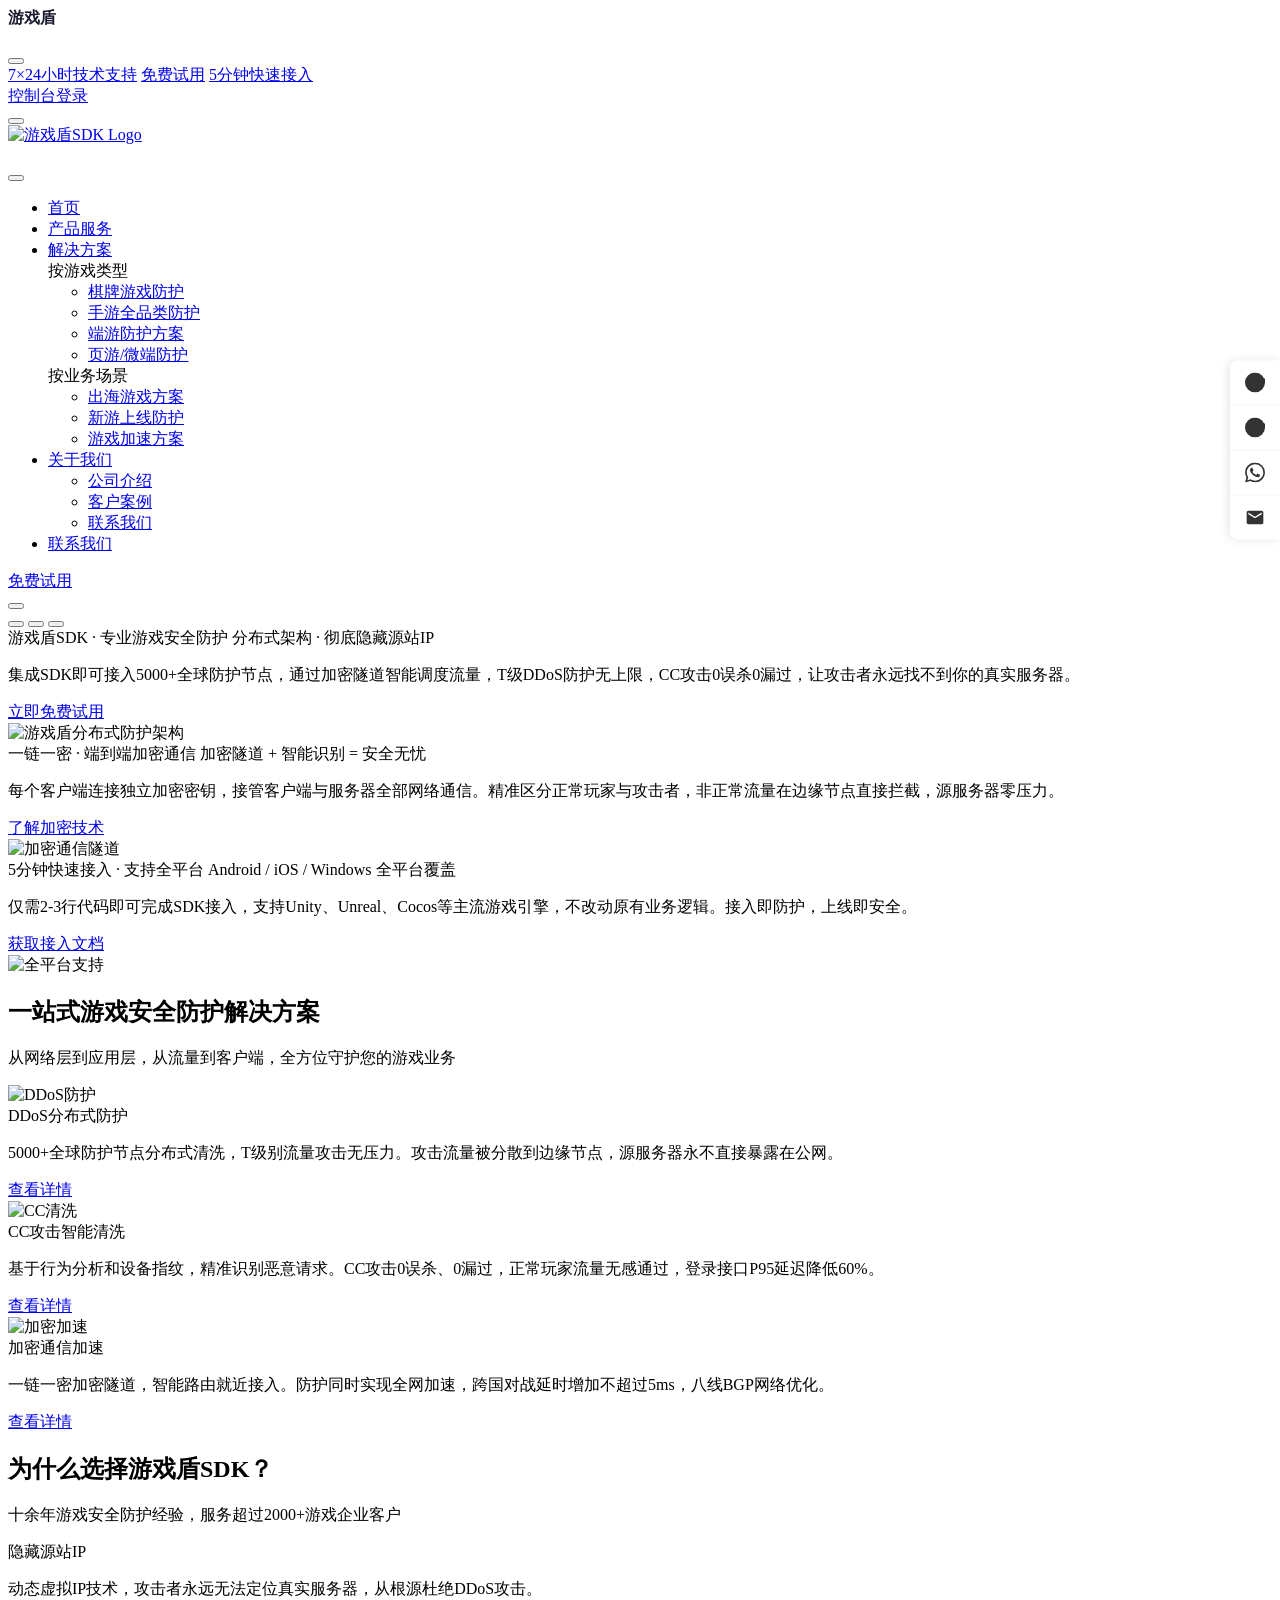
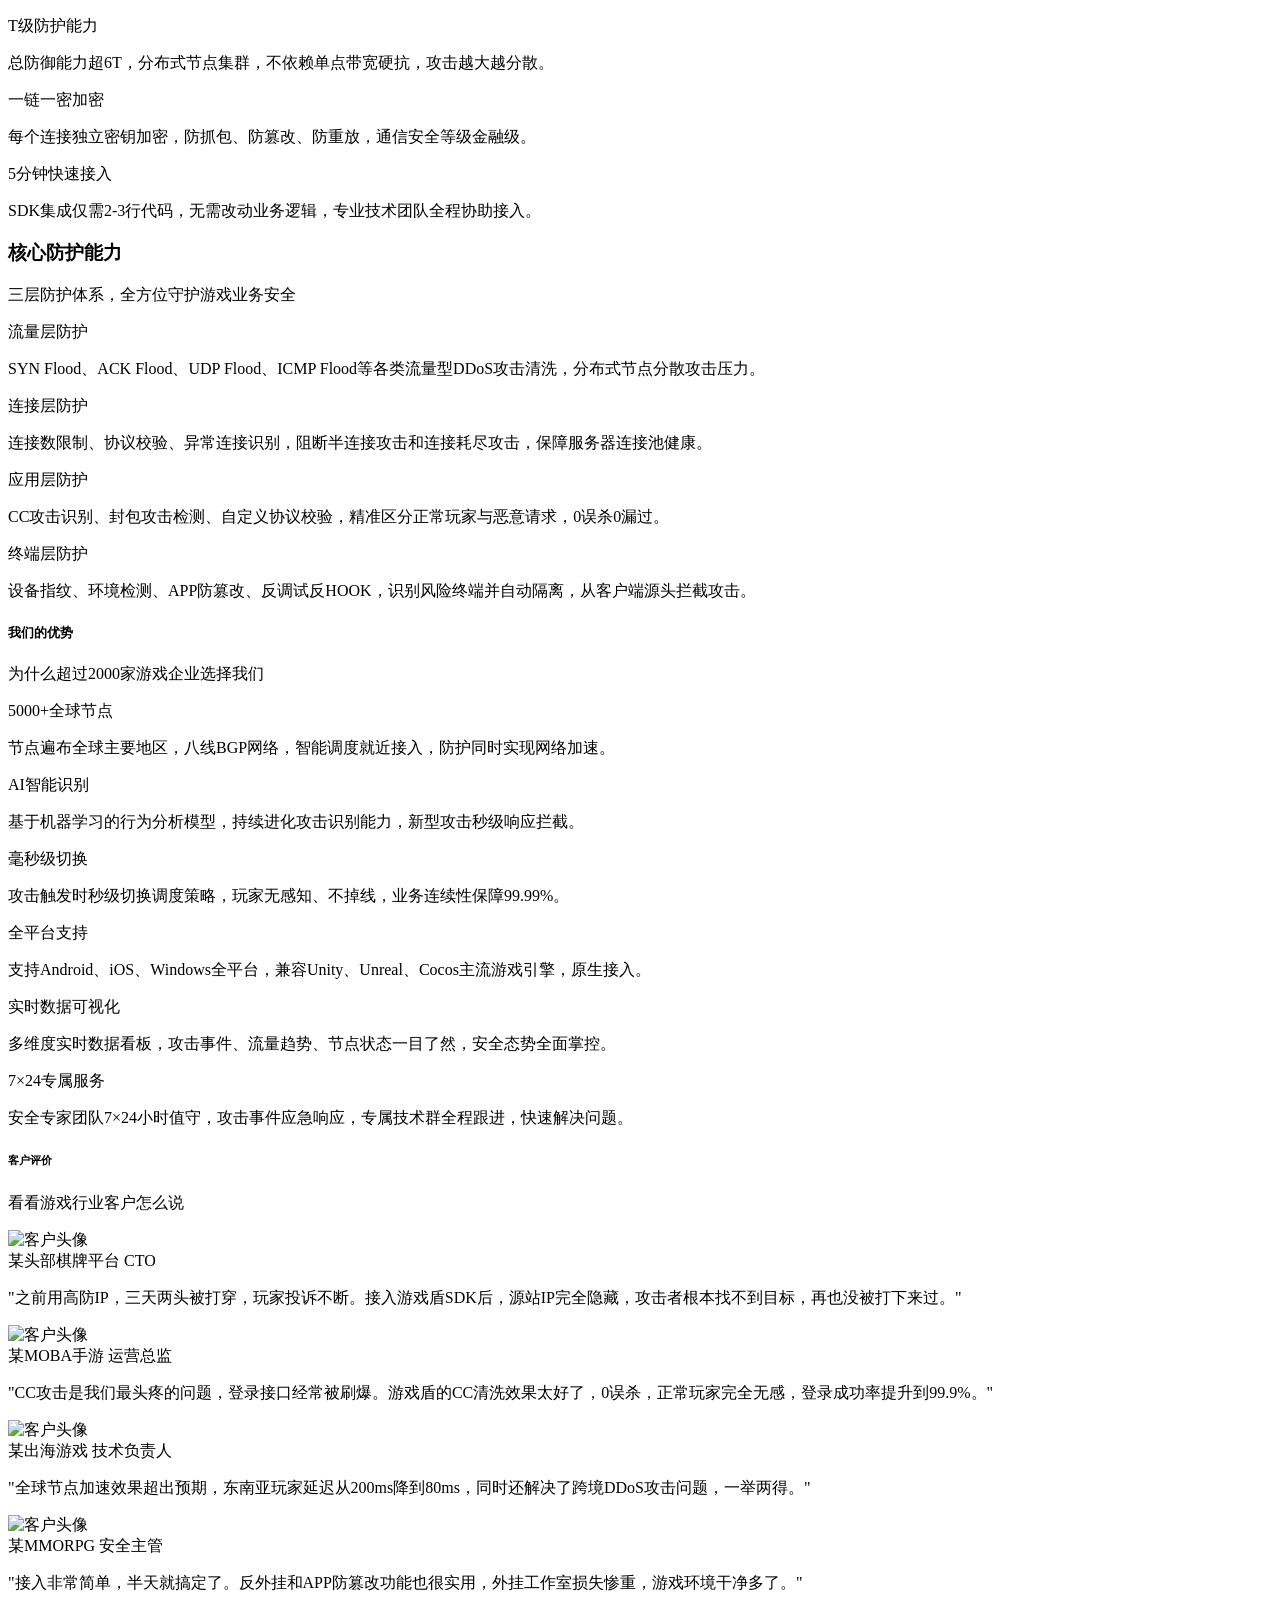
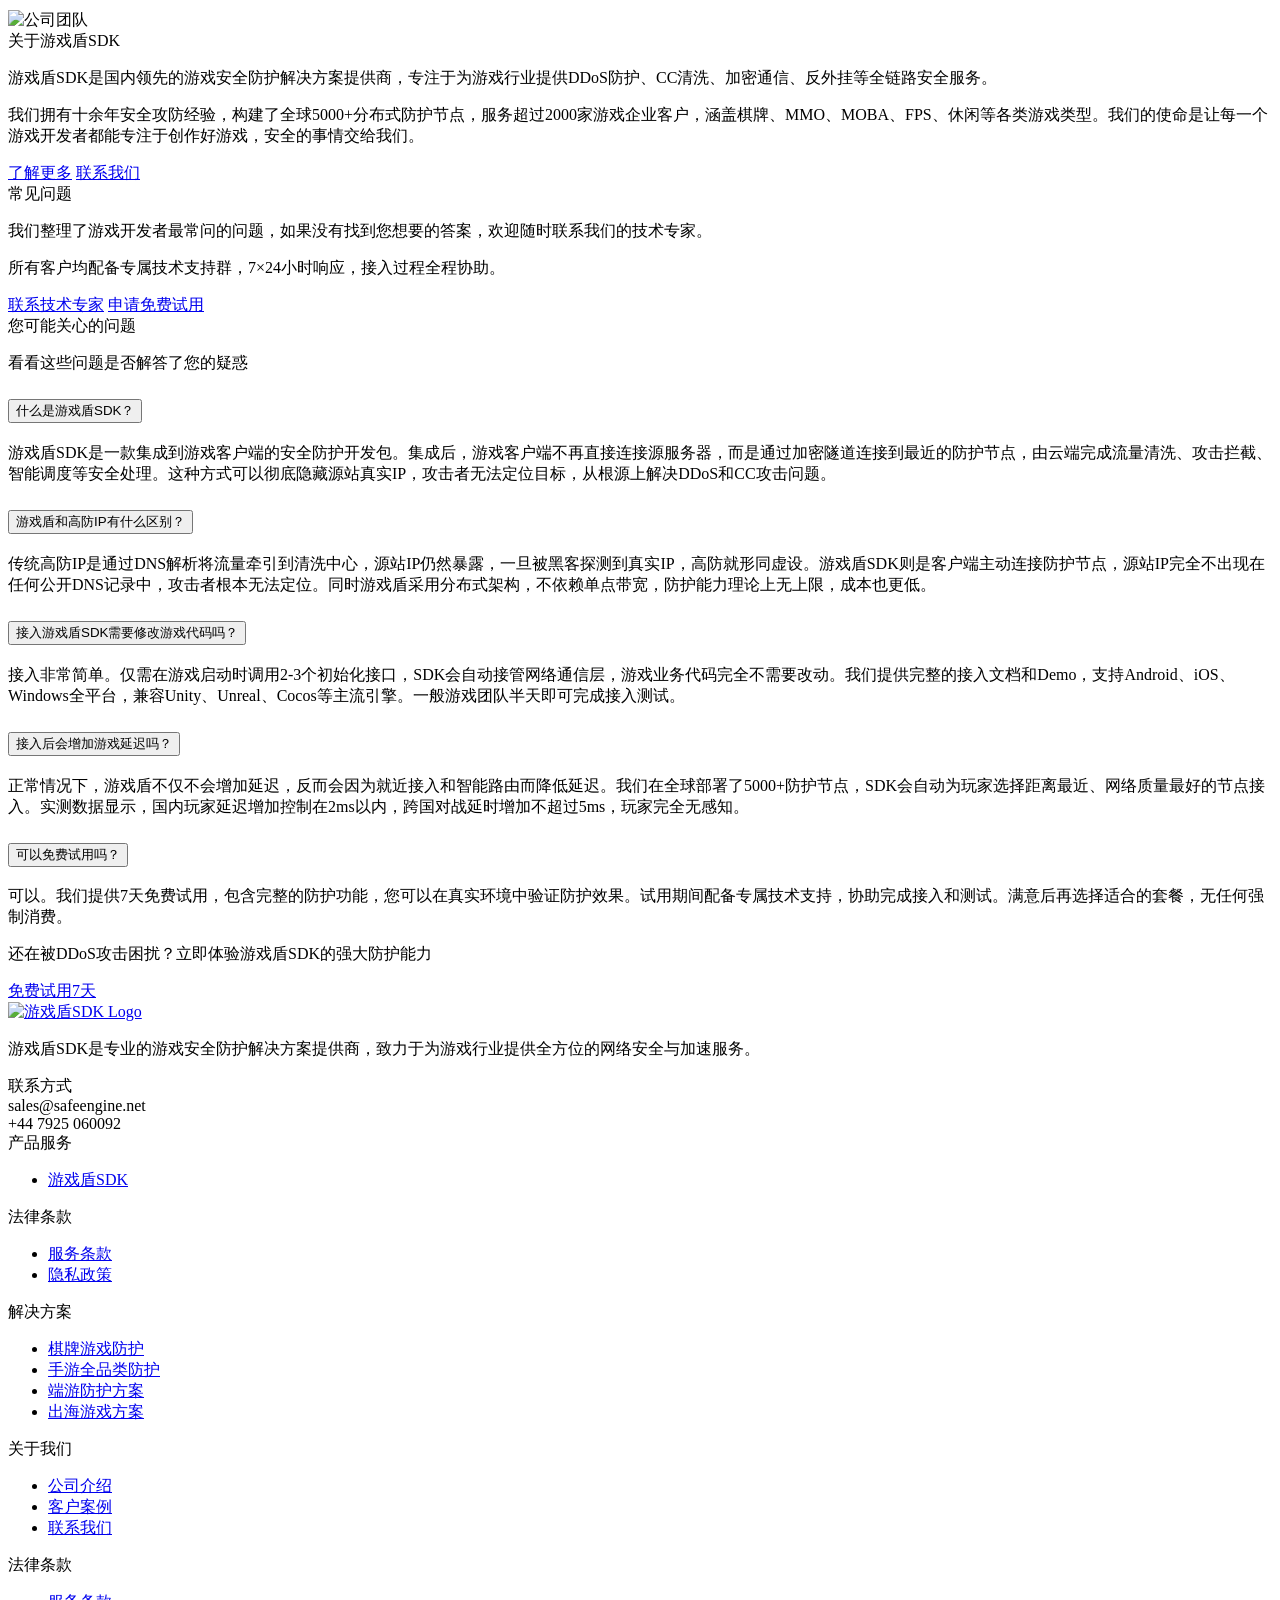
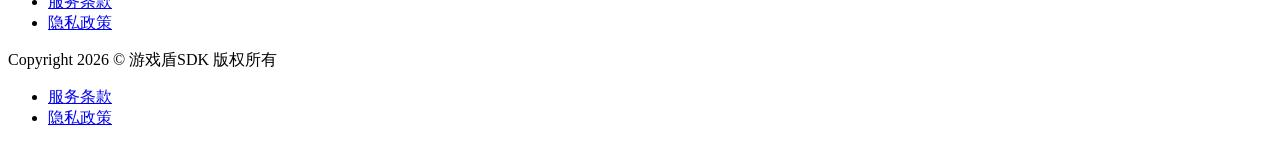
==== index.html @ e5ff1856 "Add files via upload" ====
<!DOCTYPE html>
<html lang="zh-CN">
<head>
    <meta charset="UTF-8">
    <meta http-equiv="X-UA-Compatible" content="IE=edge">
    <meta name="viewport" content="width=device-width, initial-scale=1.0">
    <meta name="author" content="GameShield SDK">
    <meta name="description" content="游戏盾SDK - 专业的游戏安全防护解决方案，提供DDoS防护、CC攻击清洗、加密通信、反外挂、反篡改等全链路安全能力，5000+分布式防护节点，一链一密，彻底隐藏源站IP，为游戏业务保驾护航。">
    <meta name="keywords" content="游戏盾,游戏盾SDK,游戏DDoS防护,游戏防CC攻击,游戏安全,反外挂SDK,游戏加速,加密隧道,游戏高防">
    <link rel="stylesheet" href="assets/bootstrap/css/bootstrap.min.css">
    <link rel="stylesheet" href="assets/icons/crowbarcode-icons.css">
    <link rel="stylesheet" href="assets/css/animate.min.css">
    <link rel="stylesheet" href="assets/css/hover-min.css">
    <link rel="stylesheet" href="assets/owl-carousel/owl.carousel.min.css">
    <link rel="stylesheet" href="assets/owl-carousel/owl.theme.default.css">
    <link rel="stylesheet" href="assets/css/aos.css">
    <link rel="stylesheet" href="assets/css/style.css">
    <link rel="stylesheet" href="assets/css/style-responsive.css">
    <link rel="stylesheet" href="assets/css/themes.css">
    <title>游戏盾SDK - 专业游戏安全防护解决方案 | DDoS防护·CC清洗·加密加速</title>
</head>
<body>

    <header>

        <div class="header-top pt-1 pb-1">

          <div class="container">

              <div class="row">

                  <div class="col-md-auto d-flex justify-content-start">

                      <div class="text-with-icon pt-2 pb-2" style="white-space: nowrap; font-size: 16px; font-weight: 600; color: #1a1a2e;"><i class="cci-cloud-06"></i><span class="ms-2">游戏盾</span></div>

                  </div>

                  <div data-menumobile="1" class="col-md-10 d-flex justify-content-end ms-auto">

                      <div class="menu-mobile-header pb-2">

                        <div class="row pt-2 pb-2">

                          <div class="col-md-8">

                            <div class="logo"><img src="assets/img/logos/onbley-logo-white.svg" alt=""></div>
    
                          </div>

                          <div class="col-md d-flex justify-content-center align-items-end ms-auto">

                            <button aria-label="Open one menu mobile" data-eventmenumobile="1" class="btn-menu-mobile green-hover"><i class="cci-uncheck-01 d-flex"></i></button>

                          </div>

                        </div>

                      </div>

                      <div class="d-flex w-100">

                        <a href="index.html#" class="text-with-icon text-black pt-2 pb-2 ms-3 skyblue-hover-border"><i class="cci-support-07"></i><span class="ms-2">7×24小时技术支持</span></a>
                        <a href="index.html#" class="text-with-icon text-black pt-2 pb-2 ms-3 skyblue-hover-border"><i class="cci-padlock-01"></i><span class="ms-2">免费试用</span></a>
                        <a href="index.html#" class="text-with-icon text-black pt-2 pb-2 ms-3 skyblue-hover-border"><i class="cci-speed-01"></i><span class="ms-2">5分钟快速接入</span></a>

                      </div>

                      <a href="index.html#" class="text-with-icon text-black pt-2 pb-2 skyblue-hover-border" style="white-space: nowrap;"><i class="cci-padlock-01"></i><span class="ms-2">控制台登录</span></a>

                  </div>

                  <div class="col-md-10 d-flex ms-auto">
                    <button aria-label="Open one menu mobile" data-eventmenumobile="1" class="green-hover"><i class="cci-menu-05 d-flex"></i></button>
                  </div>

              </div>

          </div>

        </div>

        <div class="header">

            <div class="container pt-2 pb-2">

                <div class="row align-items-center">

                    <div class="col-md-3">

                      <div class="col-md logo"><a href="index.html"><img src="assets/img/logos/onbley-logo-blue-and-black-gradient.svg" alt="游戏盾SDK Logo"></a></div>

                    </div>

                    <div data-menumobile="2" class="col-md-9 d-flex justify-content-end align-items-center">

                        <div class="menu-mobile-header w-100">

                          <div class="row pt-2 pb-2">

                            <div class="col-md-8">

                              <div class="logo"><img src="assets/img/logos/onbley-logo-white.svg" alt=""></div>
      
                            </div>

                            <div class="col-md d-flex justify-content-end align-items-center ms-auto">

                              <button aria-label="Open two menu mobile" data-eventmenumobile="2" class="btn-menu-mobile green-hover"><i class="cci-uncheck-01 d-flex"></i></button>

                            </div>

                          </div>

                        </div>

                        <nav class="navbar navbar-expand-lg navbar-light">
                            <div class="collapse navbar-collapse" id="navbarNavDropdown">
                                <ul class="navbar-nav">
                                  <li class="nav-item">
                                    <a class="nav-link skyblue-hover-border text-with-icon menu-active" aria-current="page" href="index.html"><i class="cci-home-05"></i><span class="ms-2">首页</span></a>
                                  </li>
                                  <li class="nav-item dropdown">
                                    <a class="nav-link skyblue-hover-border dropdown-toggle text-with-icon" href="game-shield-sdk.html" id="services" role="button" aria-expanded="false"><i class="cci-layer-01"></i><span class="ms-2">产品服务</span></a>
                                  </li>
                                  <li class="nav-item dropdown">
                                    <a class="nav-link skyblue-hover-border dropdown-toggle text-with-icon" href="index.html#" id="solutions" role="button" data-bs-toggle="dropdown" aria-expanded="false"><i class="cci-company-01"></i><span class="ms-2">解决方案</span><i class="cci-arrow-02 ms-1"></i></a>
                                    <div class="dropdown-menu dropdown-large" aria-labelledby="solutions">
                                        
                                        <div class="row">

                                            <div class="col-md-12">

                                                <span class="h6">按游戏类型</span>

                                                <ul>
                                                    <li><a class="dropdown-item text-with-icon" href="solutions-card.html"><i class="cci-group-01"></i><span class="ms-2">棋牌游戏防护</span></a></li>
                                                    <li><a class="dropdown-item text-with-icon" href="solutions-mobile.html"><i class="cci-mobile"></i><span class="ms-2">手游全品类防护</span></a></li>
                                                    <li><a class="dropdown-item text-with-icon" href="solutions-pc.html"><i class="cci-laptop-01"></i><span class="ms-2">端游防护方案</span></a></li>
                                                    <li><a class="dropdown-item text-with-icon" href="solutions-web.html"><i class="cci-browser-01"></i><span class="ms-2">页游/微端防护</span></a></li>
                                                  </ul>

                                            </div>

                                            <div class="col-md-12">

                                                <span class="h6">按业务场景</span>

                                                <ul>
                                                    <li><a class="dropdown-item text-with-icon" href="solutions-overseas.html"><i class="cci-cloud-06"></i><span class="ms-2">出海游戏方案</span></a></li>
                                                    <li><a class="dropdown-item text-with-icon" href="solutions-launch.html"><i class="cci-rocket"></i><span class="ms-2">新游上线防护</span></a></li>
                                                    <li><a class="dropdown-item text-with-icon" href="solutions-accel.html"><i class="cci-speed-01"></i><span class="ms-2">游戏加速方案</span></a></li>
                                                </ul>

                                            </div>

                                        </div>
                                    </div>
                                  </li>
                                  <li class="nav-item dropdown">
                                    <a class="nav-link skyblue-hover-border dropdown-toggle text-with-icon" href="index.html#" id="company" role="button" data-bs-toggle="dropdown" aria-expanded="false"><i class="cci-info"></i><span class="ms-2">关于我们</span><i class="cci-arrow-02 ms-1"></i></a>
                                    <ul class="dropdown-menu" aria-labelledby="company">
                                      <li><a class="dropdown-item text-with-icon rounded" href="about-us.html"><i class="cci-company-02"></i><span class="ms-2">公司介绍</span></a></li>
                                      <li><a class="dropdown-item text-with-icon rounded" href="cases.html"><i class="cci-star-fill-01"></i><span class="ms-2">客户案例</span></a></li>
                                      <li><a class="dropdown-item text-with-icon rounded" href="contact-us.html"><i class="cci-support-07"></i><span class="ms-2">联系我们</span></a></li>
                                    </ul>
                                  </li>
                                  <li><a class="nav-link skyblue-hover-border text-with-icon" aria-current="page" href="contact-us.html"><i class="cci-support-07"></i><span class="ms-2">联系我们</span></a></li>
                                </ul>
                              </div>
                        </nav>

                        <a href="index.html#" class="btn btn-skyblue text-with-icon align-items-center justify-content-center h-100 ms-4"><i class="cci-padlock-02"></i><span class="ms-1">免费试用</span></a>

                    </div>

                    <div class="col-md d-flex justify-content-end ms-auto">
                      <button aria-label="Open two menu mobile" data-eventmenumobile="2" class="green-hover"><i class="cci-menu-08 d-flex"></i></button>
                    </div>

                </div>

            </div>

        </div>

    </header>

    <main>

        <div id="carousel-home" class="carousel slide" data-bs-ride="carousel">

            <div class="carousel-indicators">
              <button type="button" data-bs-target="#carousel-home" data-bs-slide-to="0" class="active" aria-current="true" aria-label="Slide 1"></button>
              <button type="button" data-bs-target="#carousel-home" data-bs-slide-to="1" aria-label="Slide 2"></button>
              <button type="button" data-bs-target="#carousel-home" data-bs-slide-to="2" aria-label="Slide 3"></button>
            </div>

            <div class="carousel-inner">

              <div class="bg-grey-lighter carousel-item active">
                
                <div class="container">

                    <div class="row">

                        <div class="col-md pt-5 pb-5 d-flex flex-column justify-content-center">
    
                            <span class="h5 subtitle">游戏盾SDK · 专业游戏安全防护</span>
    
                            <span class="h2 text-grey-ligther">分布式架构 · 彻底隐藏源站IP</span>
                            
                            <p class="mt-2 text-grey">集成SDK即可接入5000+全球防护节点，通过加密隧道智能调度流量，T级DDoS防护无上限，CC攻击0误杀0漏过，让攻击者永远找不到你的真实服务器。</p>

                            <a href="game-shield-sdk.html" class="btn btn-lg btn-skyblue rounded mt-2">立即免费试用</a>

                        </div>
    
                        <div class="col-md pt-5 pb-5 d-flex justify-content-center">

                            <div class="content-img"><img src="assets/img/design/server-01.svg" alt="游戏盾分布式防护架构"></div>

                        </div>
    
                    </div>

                </div>

              </div>

              <div class="bg-grey-lighter carousel-item">
                
                <div class="container">

                    <div class="row">

                        <div class="col-md pt-5 pb-5 d-flex flex-column justify-content-center">
    
                            <span class="h5 subtitle">一链一密 · 端到端加密通信</span>
    
                            <span class="h2 text-grey-ligther">加密隧道 + 智能识别 = 安全无忧</span>
                            
                            <p class="mt-2 text-grey">每个客户端连接独立加密密钥，接管客户端与服务器全部网络通信。精准区分正常玩家与攻击者，非正常流量在边缘节点直接拦截，源服务器零压力。</p>

                            <a href="encrypt-tunnel.html" class="btn btn-lg btn-skyblue rounded mt-2">了解加密技术</a>

                        </div>
    
                        <div class="col-md pt-5 pb-5 d-flex justify-content-center">

                            <div class="content-img"><img src="assets/img/design/private-02.svg" alt="加密通信隧道"></div>

                        </div>
    
                    </div>

                </div>

              </div>

              <div class="bg-grey-lighter carousel-item">
                
                <div class="container">

                    <div class="row">

                        <div class="col-md pt-5 pb-5 d-flex flex-column justify-content-center">
    
                            <span class="h5 subtitle">5分钟快速接入 · 支持全平台</span>
    
                            <span class="h2 text-grey-ligther">Android / iOS / Windows 全平台覆盖</span>
                            
                            <p class="mt-2 text-grey">仅需2-3行代码即可完成SDK接入，支持Unity、Unreal、Cocos等主流游戏引擎，不改动原有业务逻辑。接入即防护，上线即安全。</p>

                            <a href="contact-us.html" class="btn btn-lg btn-skyblue rounded mt-2">获取接入文档</a>

                        </div>
    
                        <div class="col-md pt-5 pb-5 d-flex justify-content-center">

                            <div class="content-img"><img src="assets/img/design/cloud-02.svg" alt="全平台支持"></div>

                        </div>
    
                    </div>

                </div>

              </div>

            </div>

        </div>

        <section class="text-center p-4 pt-5 pb-5 mb-5">

          <div class="container mt-2">

              <h1 class="h2">一站式游戏安全防护解决方案</h1>

              <p class="mt-3">从网络层到应用层，从流量到客户端，全方位守护您的游戏业务</p>
  
              <div class="features row row-hover-bg">
  
                  <div class="col border rounded p-4 d-flex justify-content-center align-items-center flex-column m-2 aos-init aos-animate" data-aos="fade-down-right">
  
                      <div class="content-img content-img-icon"><img src="assets/img/design/server-14.png" draggable="false" width="100" height="100" alt="DDoS防护"></div>
  
                      <span class="h5 mt-3 font-bold">DDoS分布式防护</span>
  
                      <p>5000+全球防护节点分布式清洗，T级别流量攻击无压力。攻击流量被分散到边缘节点，源服务器永不直接暴露在公网。</p>
  
                      <a href="anti-ddos.html" class="btn btn-outline-secondary">查看详情</a>
  
                  </div>
  
                  <div class="col border rounded p-4 d-flex justify-content-center align-items-center flex-column m-2 aos-init aos-animate" data-aos="fade-up">
  
                      <div class="content-img content-img-icon"><img src="assets/img/design/control.svg" draggable="false" width="100" height="100" alt="CC清洗"></div>
  
                      <span class="h5 mt-3 font-bold">CC攻击智能清洗</span>
  
                      <p>基于行为分析和设备指纹，精准识别恶意请求。CC攻击0误杀、0漏过，正常玩家流量无感通过，登录接口P95延迟降低60%。</p>
  
                      <a href="cc-protection.html" class="btn btn-outline-secondary">查看详情</a>
  
                  </div>
  
                  <div class="col border rounded p-4 d-flex justify-content-center align-items-center flex-column m-2 aos-init aos-animate" data-aos="fade-down-left">
  
                      <div class="content-img content-img-icon"><img src="assets/img/design/server-icon.png" draggable="false" width="100" height="100" alt="加密加速"></div>
  
                      <span class="h5 mt-3 font-bold">加密通信加速</span>
  
                      <p>一链一密加密隧道，智能路由就近接入。防护同时实现全网加速，跨国对战延时增加不超过5ms，八线BGP网络优化。</p>
  
                      <a href="encrypt-tunnel.html" class="btn btn-outline-secondary">查看详情</a>
  
                  </div>
                  
              </div>

          </div>     

        </section>

        <section class="bg-grey text-center p-4 pt-5 pb-5 mb-5">

          <div class="container">

              <h2 class="h2">为什么选择游戏盾SDK？</h2>

              <p class="mt-3">十余年游戏安全防护经验，服务超过2000+游戏企业客户</p>

              <div class="row features">

                  <div class="col-sm border rounded p-3 m-2 hvr-bounce-to-bottom bg-light d-flex flex-column aos-init aos-animate" data-aos="flip-up">

                      <i class="cci-security-01"></i>

                      <span class="h5">隐藏源站IP</span>

                      <p class="mt-1">动态虚拟IP技术，攻击者永远无法定位真实服务器，从根源杜绝DDoS攻击。</p>

                  </div>

                  <div class="col-sm border rounded p-3 m-2 hvr-bounce-to-bottom bg-light d-flex flex-column aos-init aos-animate" data-aos="flip-down">

                      <i class="cci-speed-01"></i>

                      <span class="h5">T级防护能力</span>

                      <p class="mt-1">总防御能力超6T，分布式节点集群，不依赖单点带宽硬抗，攻击越大越分散。</p>

                  </div>

                  <div class="col-sm border rounded p-3 m-2 hvr-bounce-to-bottom bg-light d-flex flex-column aos-init aos-animate" data-aos="flip-up">

                      <i class="cci-ssl-01"></i>

                      <span class="h5">一链一密加密</span>

                      <p class="mt-1">每个连接独立密钥加密，防抓包、防篡改、防重放，通信安全等级金融级。</p>

                  </div>

                  <div class="col-sm border rounded p-3 m-2 hvr-bounce-to-bottom bg-light d-flex flex-column aos-init aos-animate" data-aos="flip-down">

                      <i class="cci-support-03"></i>

                      <span class="h5">5分钟快速接入</span>

                      <p class="mt-1">SDK集成仅需2-3行代码，无需改动业务逻辑，专业技术团队全程协助接入。</p>

                  </div>

              </div>

          </div>

        </section>

        <section class="text-center pb-5 pt-5 pb-5">

          <div class="container">

              <h3 class="h2">核心防护能力</h3>

              <p class="mt-3">三层防护体系，全方位守护游戏业务安全</p>
  
              <div class="row mt-5">

                  <div class="col-sm hvr-underline-from-center aos-init aos-animate" data-aos="fade-right" data-aos-duration="700">

                      <span class="h5 font-bold">流量层防护</span>

                      <p class="mt-1">SYN Flood、ACK Flood、UDP Flood、ICMP Flood等各类流量型DDoS攻击清洗，分布式节点分散攻击压力。</p>

                  </div>

                  <div class="col-sm hvr-underline-from-center aos-init aos-animate" data-aos="zoom-in" data-aos-duration="700">

                      <span class="h5 font-bold">连接层防护</span>

                      <p class="mt-1">连接数限制、协议校验、异常连接识别，阻断半连接攻击和连接耗尽攻击，保障服务器连接池健康。</p>

                  </div>

                  <div class="col-sm hvr-underline-from-center aos-init aos-animate" data-aos="zoom-in" data-aos-duration="700">

                      <span class="h5 font-bold">应用层防护</span>

                      <p class="mt-1">CC攻击识别、封包攻击检测、自定义协议校验，精准区分正常玩家与恶意请求，0误杀0漏过。</p>

                  </div>

                  <div class="col-sm hvr-underline-from-center aos-init aos-animate" data-aos="fade-left" data-aos-duration="700">

                      <span class="h5 font-bold">终端层防护</span>

                      <p class="mt-1">设备指纹、环境检测、APP防篡改、反调试反HOOK，识别风险终端并自动隔离，从客户端源头拦截攻击。</p>

                  </div>

              </div>

          </div>
          
        </section>

        <section class="bg-grey text-center p-4 pt-5 pb-5 mb-5">

          <div class="container">

              <h5 class="h2">我们的优势</h5>

              <p class="mt-3">为什么超过2000家游戏企业选择我们</p>

              <div class="row justify-content-center features">

                  <div class="col-sm border rounded p-3 m-2 hvr-wobble-horizontal aos-init aos-animate d-flex flex-column bg-light" data-aos="fade-down-right">

                      <i class="cci-network-01"></i>

                      <span class="h5">5000+全球节点</span>

                      <p class="mt-1">节点遍布全球主要地区，八线BGP网络，智能调度就近接入，防护同时实现网络加速。</p>

                  </div>

                  <div class="col-sm border rounded p-3 m-2 hvr-wobble-horizontal aos-init aos-animate d-flex flex-column bg-light" data-aos="fade-down">

                      <i class="cci-secure-01"></i>

                      <span class="h5">AI智能识别</span>

                      <p class="mt-1">基于机器学习的行为分析模型，持续进化攻击识别能力，新型攻击秒级响应拦截。</p>

                  </div>

                  <div class="col-sm border rounded p-3 m-2 hvr-wobble-horizontal aos-init aos-animate d-flex flex-column bg-light" data-aos="fade-down-left">

                      <i class="cci-speed-01"></i>

                      <span class="h5">毫秒级切换</span>

                      <p class="mt-1">攻击触发时秒级切换调度策略，玩家无感知、不掉线，业务连续性保障99.99%。</p>

                  </div>

                  <div class="w-100"></div>

                  <div class="col-sm border rounded p-3 m-2 hvr-wobble-horizontal aos-init aos-animate d-flex flex-column bg-light" data-aos="fade-up-right">

                      <i class="cci-settings-01"></i>

                      <span class="h5">全平台支持</span>

                      <p class="mt-1">支持Android、iOS、Windows全平台，兼容Unity、Unreal、Cocos主流游戏引擎，原生接入。</p>

                  </div>    

                  <div class="col-sm border rounded p-3 m-2 hvr-wobble-horizontal aos-init aos-animate d-flex flex-column bg-light" data-aos="fade-up">

                      <i class="cci-list-02"></i>

                      <span class="h5">实时数据可视化</span>

                      <p class="mt-1">多维度实时数据看板，攻击事件、流量趋势、节点状态一目了然，安全态势全面掌控。</p>

                  </div>

                  <div class="col-sm border rounded p-3 m-2 hvr-wobble-horizontal aos-init aos-animate d-flex flex-column bg-light" data-aos="fade-up-left">

                      <i class="cci-support-03"></i>

                      <span class="h5">7×24专属服务</span>

                      <p class="mt-1">安全专家团队7×24小时值守，攻击事件应急响应，专属技术群全程跟进，快速解决问题。</p>

                  </div>

              </div>

          </div>

        </section>

        <section class="text-center p-4 pt-4 pb-5 mb-4">

          <div class="container">

              <h6 class="h2">客户评价</h6>

              <p class="mt-3">看看游戏行业客户怎么说</p>
  
              <div class="customer owl-carousel owl-theme owl-loaded owl-drag mt-5">
  
                  <div class="border rounded p-4 d-flex flex-column justify-content-center align-items-center" data-aos="fade-down-right" data-aos-duration="500">
  
                      <div class="content-img border rounded rounded-circle content-profile"><img class="border rounded rounded-circle" src="assets/img/profile/08m.jpg" width="100" height="100" alt="客户头像"></div>
  
                      <span class="h5 mt-3">某头部棋牌平台 CTO</span>
  
                      <p>"之前用高防IP，三天两头被打穿，玩家投诉不断。接入游戏盾SDK后，源站IP完全隐藏，攻击者根本找不到目标，再也没被打下来过。"</p>
  
                  </div>
  
                  <div class="border rounded p-4 d-flex flex-column justify-content-center align-items-center" data-aos="fade-down" data-aos-duration="500">
  
                      <div class="content-img border rounded rounded-circle content-profile"><img class="border rounded rounded-circle" src="assets/img/profile/01w.jpg" width="100" height="100" alt="客户头像"></div>
  
                      <span class="h5 mt-3">某MOBA手游 运营总监</span>
  
                      <p>"CC攻击是我们最头疼的问题，登录接口经常被刷爆。游戏盾的CC清洗效果太好了，0误杀，正常玩家完全无感，登录成功率提升到99.9%。"</p>
  
                  </div>
  
                  <div class="border rounded p-4 d-flex flex-column justify-content-center align-items-center" data-aos="fade-left" data-aos-duration="500">
  
                      <div class="content-img border rounded rounded-circle content-profile"><img class="border rounded rounded-circle" src="assets/img/profile/31m.jpg" width="100" height="100" alt="客户头像"></div>
  
                      <span class="h5 mt-3">某出海游戏 技术负责人</span>
  
                      <p>"全球节点加速效果超出预期，东南亚玩家延迟从200ms降到80ms，同时还解决了跨境DDoS攻击问题，一举两得。"</p>
  
                  </div>
  
                  <div class="border rounded p-4 d-flex flex-column justify-content-center align-items-center" data-aos="fade-down-right" data-aos-duration="500">
  
                      <div class="content-img border rounded rounded-circle content-profile"><img class="border rounded rounded-circle" src="assets/img/profile/10m.jpg" width="100" height="100" alt="客户头像"></div>
  
                      <span class="h5 mt-3">某MMORPG 安全主管</span>
  
                      <p>"接入非常简单，半天就搞定了。反外挂和APP防篡改功能也很实用，外挂工作室损失惨重，游戏环境干净多了。"</p>
  
                  </div>
  
              </div>

          </div>

        </section>

        <section aria-label="关于我们" class="bg-grey text-center p-4 pt-5 pb-5">

          <div class="container">

              <div class="row">

                  <div class="col d-flex align-items-center justify-content-center mt-3 mb-3 aos-init aos-animate" data-aos="fade-right">

                      <div class="content-img content-feature"><img class="img-thumbnail" src="assets/img/design/company.jpg" alt="公司团队"></div>

                  </div>

                  <div class="col text-start d-flex flex-column align-items-start align-self-start mt-3 mb-3 aos-init aos-animate" data-aos="fade-left">

                      <span class="h4 font-bold">关于游戏盾SDK</span>
                      
                      <p class="mt-2">游戏盾SDK是国内领先的游戏安全防护解决方案提供商，专注于为游戏行业提供DDoS防护、CC清洗、加密通信、反外挂等全链路安全服务。</p>

                      <p>我们拥有十余年安全攻防经验，构建了全球5000+分布式防护节点，服务超过2000家游戏企业客户，涵盖棋牌、MMO、MOBA、FPS、休闲等各类游戏类型。我们的使命是让每一个游戏开发者都能专注于创作好游戏，安全的事情交给我们。</p>

                      <div class="btn-groups">

                          <a class="btn btn-primary mt-1" href="about-us.html">了解更多</a>
                          <a class="btn btn-secondary mt-1" href="contact-us.html">联系我们</a>

                      </div>

                  </div>

              </div>

          </div>

        </section>

        <section aria-label="常见问题" class="accordion-bottom text-start p-4 pt-5 pb-5 mb-3">

          <div class="container">
  
              <div class="row">
  
                  <div class="col-sm text-left mt-3 mb-3 ps-5 pe-5">
  
                      <span class="h1">常见问题</span>
  
                      <p class="mt-4">我们整理了游戏开发者最常问的问题，如果没有找到您想要的答案，欢迎随时联系我们的技术专家。</p>
  
                      <p>所有客户均配备专属技术支持群，7×24小时响应，接入过程全程协助。</p>
  
                      <div class="btn-groups">
  
                          <a href="contact-us.html" class="btn btn-primary">联系技术专家</a>
                          <a href="contact-us.html" class="btn btn-outline-transparent">申请免费试用</a>
  
                      </div>
  
                  </div>
  
                  <div class="col-sm text-left mt-3 mb-3">
  
                      <span class="h2">您可能关心的问题</span>
  
                      <p class="mt-3">看看这些问题是否解答了您的疑惑</p>
                      
                      <div class="accordion accordion-flush" id="accordionQuestion">
                        <div class="accordion-item border mt-1 mb-1">
                          <h2 class="accordion-header" id="flush-headingOne">
                            <button class="accordion-button collapsed" type="button" data-bs-toggle="collapse" data-bs-target="#flush-collapseOne" aria-expanded="false" aria-controls="flush-collapseOne">什么是游戏盾SDK？</button>
                          </h2>
                          <div id="flush-collapseOne" class="accordion-collapse collapse" aria-labelledby="flush-headingOne" data-bs-parent="#accordionQuestion">
                            <div class="accordion-body">游戏盾SDK是一款集成到游戏客户端的安全防护开发包。集成后，游戏客户端不再直接连接源服务器，而是通过加密隧道连接到最近的防护节点，由云端完成流量清洗、攻击拦截、智能调度等安全处理。这种方式可以彻底隐藏源站真实IP，攻击者无法定位目标，从根源上解决DDoS和CC攻击问题。</div>
                          </div>
                        </div>
                        <div class="accordion-item border mt-1 mb-1">
                          <h2 class="accordion-header" id="flush-headingTwo">
                            <button class="accordion-button collapsed" type="button" data-bs-toggle="collapse" data-bs-target="#flush-collapseTwo" aria-expanded="false" aria-controls="flush-collapseTwo">游戏盾和高防IP有什么区别？</button>
                          </h2>
                          <div id="flush-collapseTwo" class="accordion-collapse collapse" aria-labelledby="flush-headingTwo" data-bs-parent="#accordionQuestion">
                            <div class="accordion-body">传统高防IP是通过DNS解析将流量牵引到清洗中心，源站IP仍然暴露，一旦被黑客探测到真实IP，高防就形同虚设。游戏盾SDK则是客户端主动连接防护节点，源站IP完全不出现在任何公开DNS记录中，攻击者根本无法定位。同时游戏盾采用分布式架构，不依赖单点带宽，防护能力理论上无上限，成本也更低。</div>
                          </div>
                        </div>
                        <div class="accordion-item border mt-1 mb-1">
                          <h2 class="accordion-header" id="flush-headingThree">
                            <button class="accordion-button collapsed" type="button" data-bs-toggle="collapse" data-bs-target="#flush-collapseThree" aria-expanded="false" aria-controls="flush-collapseThree">接入游戏盾SDK需要修改游戏代码吗？</button>
                          </h2>
                          <div id="flush-collapseThree" class="accordion-collapse collapse" aria-labelledby="flush-headingThree" data-bs-parent="#accordionQuestion">
                            <div class="accordion-body">接入非常简单。仅需在游戏启动时调用2-3个初始化接口，SDK会自动接管网络通信层，游戏业务代码完全不需要改动。我们提供完整的接入文档和Demo，支持Android、iOS、Windows全平台，兼容Unity、Unreal、Cocos等主流引擎。一般游戏团队半天即可完成接入测试。</div>
                          </div>
                        </div>
                        <div class="accordion-item border mt-1 mb-1">
                          <h2 class="accordion-header" id="flush-headingFour">
                            <button class="accordion-button collapsed" type="button" data-bs-toggle="collapse" data-bs-target="#flush-collapseFour" aria-expanded="false" aria-controls="flush-collapseFour">接入后会增加游戏延迟吗？</button>
                          </h2>
                          <div id="flush-collapseFour" class="accordion-collapse collapse" aria-labelledby="flush-headingFour" data-bs-parent="#accordionQuestion">
                            <div class="accordion-body">正常情况下，游戏盾不仅不会增加延迟，反而会因为就近接入和智能路由而降低延迟。我们在全球部署了5000+防护节点，SDK会自动为玩家选择距离最近、网络质量最好的节点接入。实测数据显示，国内玩家延迟增加控制在2ms以内，跨国对战延时增加不超过5ms，玩家完全无感知。</div>
                          </div>
                        </div>
                        <div class="accordion-item border mt-1 mb-1">
                          <h2 class="accordion-header" id="flush-headingFive">
                            <button class="accordion-button collapsed" type="button" data-bs-toggle="collapse" data-bs-target="#flush-collapseFive" aria-expanded="false" aria-controls="flush-collapseFive">可以免费试用吗？</button>
                          </h2>
                          <div id="flush-collapseFive" class="accordion-collapse collapse" aria-labelledby="flush-headingFive" data-bs-parent="#accordionQuestion">
                            <div class="accordion-body">可以。我们提供7天免费试用，包含完整的防护功能，您可以在真实环境中验证防护效果。试用期间配备专属技术支持，协助完成接入和测试。满意后再选择适合的套餐，无任何强制消费。</div>
                          </div>
                        </div>
                      </div>
  
                  </div>
  
              </div>

          </div>
  
        </section>

    </main>

    <footer>

      <div class="w-100 m-0 row">

        <div class="col-md-12 bg-grey border-top border-bottom">

          <div class="container pt-5 pb-5 text-center">

            <p class="h3">还在被DDoS攻击困扰？立即体验游戏盾SDK的强大防护能力</p>

            <a href="contact-us.html" class="btn btn-lg btn-skyblue mt-3">免费试用7天</a>
            
          </div>

        </div>

        <div class="col-md-12">

          <div class="container pt-5 pb-5">

            <div class="row">

              <div class="col-md p-0">

                <div class="col-md logo"><a href="index.html"><img src="assets/img/logos/onbley-logo-blue-and-black-gradient.svg" alt="游戏盾SDK Logo"></a></div>                
                
                <p class="mt-4">游戏盾SDK是专业的游戏安全防护解决方案提供商，致力于为游戏行业提供全方位的网络安全与加速服务。</p>
                
                <span class="h6">联系方式</span>

                <div class="d-flex info-email mt-2 mb-1"><i class="cci-mail-03 d-flex align-items-center me-2"></i>sales@safeengine.net</div>
                <div class="d-flex info-email mt-2 mb-1"><i class="cci-whatsapp-fill-01 d-flex align-items-center me-2"></i>+44 7925 060092</div>

              </div>

              <div class="col-md">

                <span class="h6">产品服务</span>

                <ul class="mt-2 mb-3 links">
                  <li><a class="d-flex me-2 text-grey green-skyblue text-link link-primary" href="game-shield-sdk.html"><i class="cci-security-01"></i><span class="ms-2">游戏盾SDK</span></a></li>
                </ul>

                <span class="h6">法律条款</span>

                <ul class="mt-2 mb-3 links">
                  <li><a class="d-flex me-2 text-grey green-skyblue text-link link-primary" href="terms-of-service.html"><i class="cci-contract-01"></i><span class="ms-2">服务条款</span></a></li>
                  <li><a class="d-flex me-2 text-grey green-skyblue text-link link-primary" href="privacy-policy.html"><i class="cci-padlock-03"></i><span class="ms-2">隐私政策</span></a></li>
                </ul>

              </div>

              <div class="col-md">

                <span class="h6">解决方案</span>

                <ul class="mt-2 mb-3 links">
                  <li><a class="d-flex me-2 text-grey green-skyblue text-link link-primary" href="solutions-card.html"><i class="cci-group-01"></i><span class="ms-2">棋牌游戏防护</span></a></li>
                  <li><a class="d-flex me-2 text-grey green-skyblue text-link link-primary" href="solutions-mobile.html"><i class="cci-mobile"></i><span class="ms-2">手游全品类防护</span></a></li>
                  <li><a class="d-flex me-2 text-grey green-skyblue text-link link-primary" href="solutions-pc.html"><i class="cci-laptop-01"></i><span class="ms-2">端游防护方案</span></a></li>
                  <li><a class="d-flex me-2 text-grey green-skyblue text-link link-primary" href="solutions-overseas.html"><i class="cci-cloud-06"></i><span class="ms-2">出海游戏方案</span></a></li>
                </ul>

              </div>

              <div class="col-md">

                <span class="h6">关于我们</span>

                <ul class="mt-2 mb-3 links">
                  <li><a class="d-flex me-2 text-grey green-skyblue text-link link-primary" href="about-us.html"><i class="cci-company-02"></i><span class="ms-2">公司介绍</span></a></li>
                  <li><a class="d-flex me-2 text-grey green-skyblue text-link link-primary" href="cases.html"><i class="cci-star-fill-01"></i><span class="ms-2">客户案例</span></a></li>
                  <li><a class="d-flex me-2 text-grey green-skyblue text-link link-primary" href="contact-us.html"><i class="cci-support-07"></i><span class="ms-2">联系我们</span></a></li>
                </ul>
                
                <span class="h6">法律条款</span>

                <ul class="mt-2 mb-3 links">
                  <li><a class="d-flex me-2 text-grey green-skyblue text-link link-primary" href="terms-of-service.html"><i class="cci-contract-01"></i><span class="ms-2">服务条款</span></a></li>
                  <li><a class="d-flex me-2 text-grey green-skyblue text-link link-primary" href="privacy-policy.html"><i class="cci-padlock-03"></i><span class="ms-2">隐私政策</span></a></li>
                </ul>

              </div>

            </div>

          </div>

        </div>

        <div class="col-md-12 pt-3 pb-3">
          
          <div class="container">

            <div class="row">

              <div class="col-md p-0">

                <p>Copyright 2026 © 游戏盾SDK 版权所有</p>

              </div>

              <div class="col-md p-0 d-flex justify-content-end">

                <ul class="links links-in-line">
                  <li><a href="terms-of-service.html" class="d-flex me-2 green-hover text-link link-primary">服务条款</a></li>
                  <li><a href="privacy-policy.html" class="d-flex ms-2 green-hover text-link link-primary">隐私政策</a></li>
                </ul>

              </div>

            </div>

          </div>

        </div>

      </div>

    </footer>

    <!-- 右侧悬浮客服 -->
    <style>
        .float-contact {
            position: fixed;
            right: 0;
            top: 50%;
            transform: translateY(-50%);
            z-index: 9999;
            display: flex;
            flex-direction: column;
            gap: 0;
            box-shadow: -2px 0 10px rgba(0,0,0,0.1);
            border-radius: 8px 0 0 8px;
            overflow: hidden;
        }
        .float-contact a {
            display: flex;
            align-items: center;
            padding: 12px 15px;
            background: #fff;
            color: #333;
            text-decoration: none;
            font-size: 13px;
            border-bottom: 1px solid #f0f0f0;
            transition: all 0.3s;
            white-space: nowrap;
        }
        .float-contact a:last-child {
            border-bottom: none;
        }
        .float-contact a:hover {
            background: #0ea5e9;
            color: #fff;
            padding-right: 20px;
        }
        .float-contact a i {
            font-size: 18px;
            margin-right: 8px;
        }
        .float-contact .fc-label {
            max-width: 0;
            overflow: hidden;
            transition: max-width 0.3s;
        }
        .float-contact a:hover .fc-label {
            max-width: 200px;
        }
    </style>
    <div class="float-contact">
        <a href="https://t.me/dunsdk" target="_blank" title="Telegram: @dunsdk">
            <svg width="20" height="20" viewBox="0 0 24 24" fill="currentColor"><path d="M11.944 0A12 12 0 0 0 0 12a12 12 0 0 0 12 12 12 12 0 0 0 12-12A12 12 0 0 0 12 0a12 12 0 0 0-.056 0zm4.962 7.224c.1-.002.321.023.465.14a.506.506 0 0 1 .171.325c.016.126.036.252.06.378.027.18.054.36.08.54l.23 1.36c.232 1.36.348 2.04.336 2.048.008.048.048.608.016.648-.032.04-.12.06-.176.06-.072 0-.144-.03-.216-.06l-1.272-.632c-.144-.072-.304-.072-.456 0l-.528.264c-.144.072-.304.072-.456 0l-1.272-.632c-.072-.03-.144-.06-.216-.06-.056 0-.144.02-.176.06-.032.04-.024.528.016.648.008.048.128.728.36 2.088l.232 1.36c.024.18.052.36.08.54.024.126.044.252.06.378a.506.506 0 0 1 .171.325c.144.117.366.142.465.14.12.003.24-.012.36-.045l1.338-.405c.12-.036.24-.054.36-.054.12 0 .24.018.36.054l1.338.405c.12.033.24.048.36.045.1-.002.321-.023.465-.14a.506.506 0 0 0 .171-.325c.016-.126.036-.252.06-.378.027-.18.054-.36.08-.54l.23-1.36c.232-1.36.348-2.04.336-2.048-.008-.048-.048-.608-.016-.648.032-.04.12-.06.176-.06.072 0 .144.03.216.06l1.272.632c.144.072.304.072.456 0l.528-.264c.144-.072.304-.072.456 0l1.272.632c.072.03.144.06.216.06.056 0 .144-.02.176-.06.032-.04.024-.528-.016-.648-.008-.048-.128-.728-.36-2.088l-.232-1.36c-.024-.18-.052-.36-.08-.54-.024-.126-.044-.252-.06-.378a.506.506 0 0 0-.171-.325c-.144-.117-.366-.142-.465-.14l-1.338-.405a1.36 1.36 0 0 0-.36-.054c-.12 0-.24.018-.36.054l-1.338.405c-.12.033-.24.048-.36.045z"/></svg>
            <span class="fc-label">Telegram @dunsdk</span>
        </a>
        <a href="https://t.me/youxidun" target="_blank" title="Telegram: @youxidun">
            <svg width="20" height="20" viewBox="0 0 24 24" fill="currentColor"><path d="M11.944 0A12 12 0 0 0 0 12a12 12 0 0 0 12 12 12 12 0 0 0 12-12A12 12 0 0 0 12 0a12 12 0 0 0-.056 0zm4.962 7.224c.1-.002.321.023.465.14a.506.506 0 0 1 .171.325c.016.126.036.252.06.378.027.18.054.36.08.54l.23 1.36c.232 1.36.348 2.04.336 2.048.008.048.048.608.016.648-.032.04-.12.06-.176.06-.072 0-.144-.03-.216-.06l-1.272-.632c-.144-.072-.304-.072-.456 0l-.528.264c-.144.072-.304.072-.456 0l-1.272-.632c-.072-.03-.144-.06-.216-.06-.056 0-.144.02-.176.06-.032.04-.024.528.016.648.008.048.128.728.36 2.088l.232 1.36c.024.18.052.36.08.54.024.126.044.252.06.378a.506.506 0 0 1 .171.325c.144.117.366.142.465.14.12.003.24-.012.36-.045l1.338-.405c.12-.036.24-.054.36-.054.12 0 .24.018.36.054l1.338.405c.12.033.24.048.36.045.1-.002.321-.023.465-.14a.506.506 0 0 0 .171-.325c.016-.126.036-.252.06-.378.027-.18.054-.36.08-.54l.23-1.36c.232-1.36.348-2.04.336-2.048-.008-.048-.048-.608-.016-.648.032-.04.12-.06.176-.06.072 0 .144.03.216.06l1.272.632c.144.072.304.072.456 0l.528-.264c.144-.072.304-.072.456 0l1.272.632c.072.03.144.06.216.06.056 0 .144-.02.176-.06.032-.04.024-.528-.016-.648-.008-.048-.128-.728-.36-2.088l-.232-1.36c-.024-.18-.052-.36-.08-.54-.024-.126-.044-.252-.06-.378a.506.506 0 0 0-.171-.325c-.144-.117-.366-.142-.465-.14l-1.338-.405a1.36 1.36 0 0 0-.36-.054c-.12 0-.24.018-.36.054l-1.338.405c-.12.033-.24.048-.36.045z"/></svg>
            <span class="fc-label">Telegram @youxidun</span>
        </a>
        <a href="https://wa.me/447925060092" target="_blank" title="WhatsApp: +44 7925 060092">
            <svg width="20" height="20" viewBox="0 0 24 24" fill="currentColor"><path d="M17.472 14.382c-.297-.149-1.758-.867-2.03-.967-.273-.099-.471-.148-.67.15-.197.297-.767.966-.94 1.164-.173.199-.347.223-.644.075-.297-.15-1.255-.463-2.39-1.475-.883-.788-1.48-1.761-1.653-2.059-.173-.297-.018-.458.13-.606.134-.133.298-.347.446-.52.149-.174.198-.298.298-.497.099-.198.05-.371-.025-.52-.074-.149-.669-1.612-.916-2.207-.242-.579-.487-.5-.669-.51-.173-.008-.371-.01-.57-.01-.198 0-.52.074-.792.372-.272.297-1.04 1.016-1.04 2.479 0 1.462 1.065 2.875 1.213 3.074.149.198 2.096 3.2 5.077 4.487.709.306 1.262.489 1.694.625.712.227 1.36.195 1.871.118.571-.085 1.758-.719 2.006-1.413.248-.694.248-1.289.173-1.413-.074-.124-.272-.198-.57-.347m-5.421 7.403h-.004a9.87 9.87 0 01-5.031-1.378l-.361-.214-3.741.982.998-3.648-.235-.374a9.86 9.86 0 01-1.51-5.26c.001-5.45 4.436-9.884 9.888-9.884 2.64 0 5.122 1.03 6.988 2.898a9.825 9.825 0 012.893 6.994c-.003 5.45-4.437 9.884-9.885 9.884m8.413-18.297A11.815 11.815 0 0012.05 0C5.495 0 .16 5.335.157 11.892c0 2.096.547 4.142 1.588 5.945L.057 24l6.305-1.654a11.882 11.882 0 005.683 1.448h.005c6.554 0 11.89-5.335 11.893-11.893a11.821 11.821 0 00-3.48-8.413z"/></svg>
            <span class="fc-label">WhatsApp +44 7925 060092</span>
        </a>
        <a href="mailto:aoecloud@hotmail.com" title="邮箱: aoecloud@hotmail.com">
            <svg width="20" height="20" viewBox="0 0 24 24" fill="currentColor"><path d="M20 4H4c-1.1 0-1.99.9-1.99 2L2 18c0 1.1.9 2 2 2h16c1.1 0 2-.9 2-2V6c0-1.1-.9-2-2-2zm0 4l-8 5-8-5V6l8 5 8-5v2z"/></svg>
            <span class="fc-label">aoecloud@hotmail.com</span>
        </a>
    </div>
    
    <script src="assets/js/jquery-3.6.0.slim.min.js"></script>
    <script src="assets/bootstrap/js/bootstrap.bundle.min.js"></script>
    <script src="assets/owl-carousel/owl.carousel.min.js"></script>
    <script src="assets/js/aos.js"></script>
    <script src="assets/js/main.js"></script>
</body>
</html>
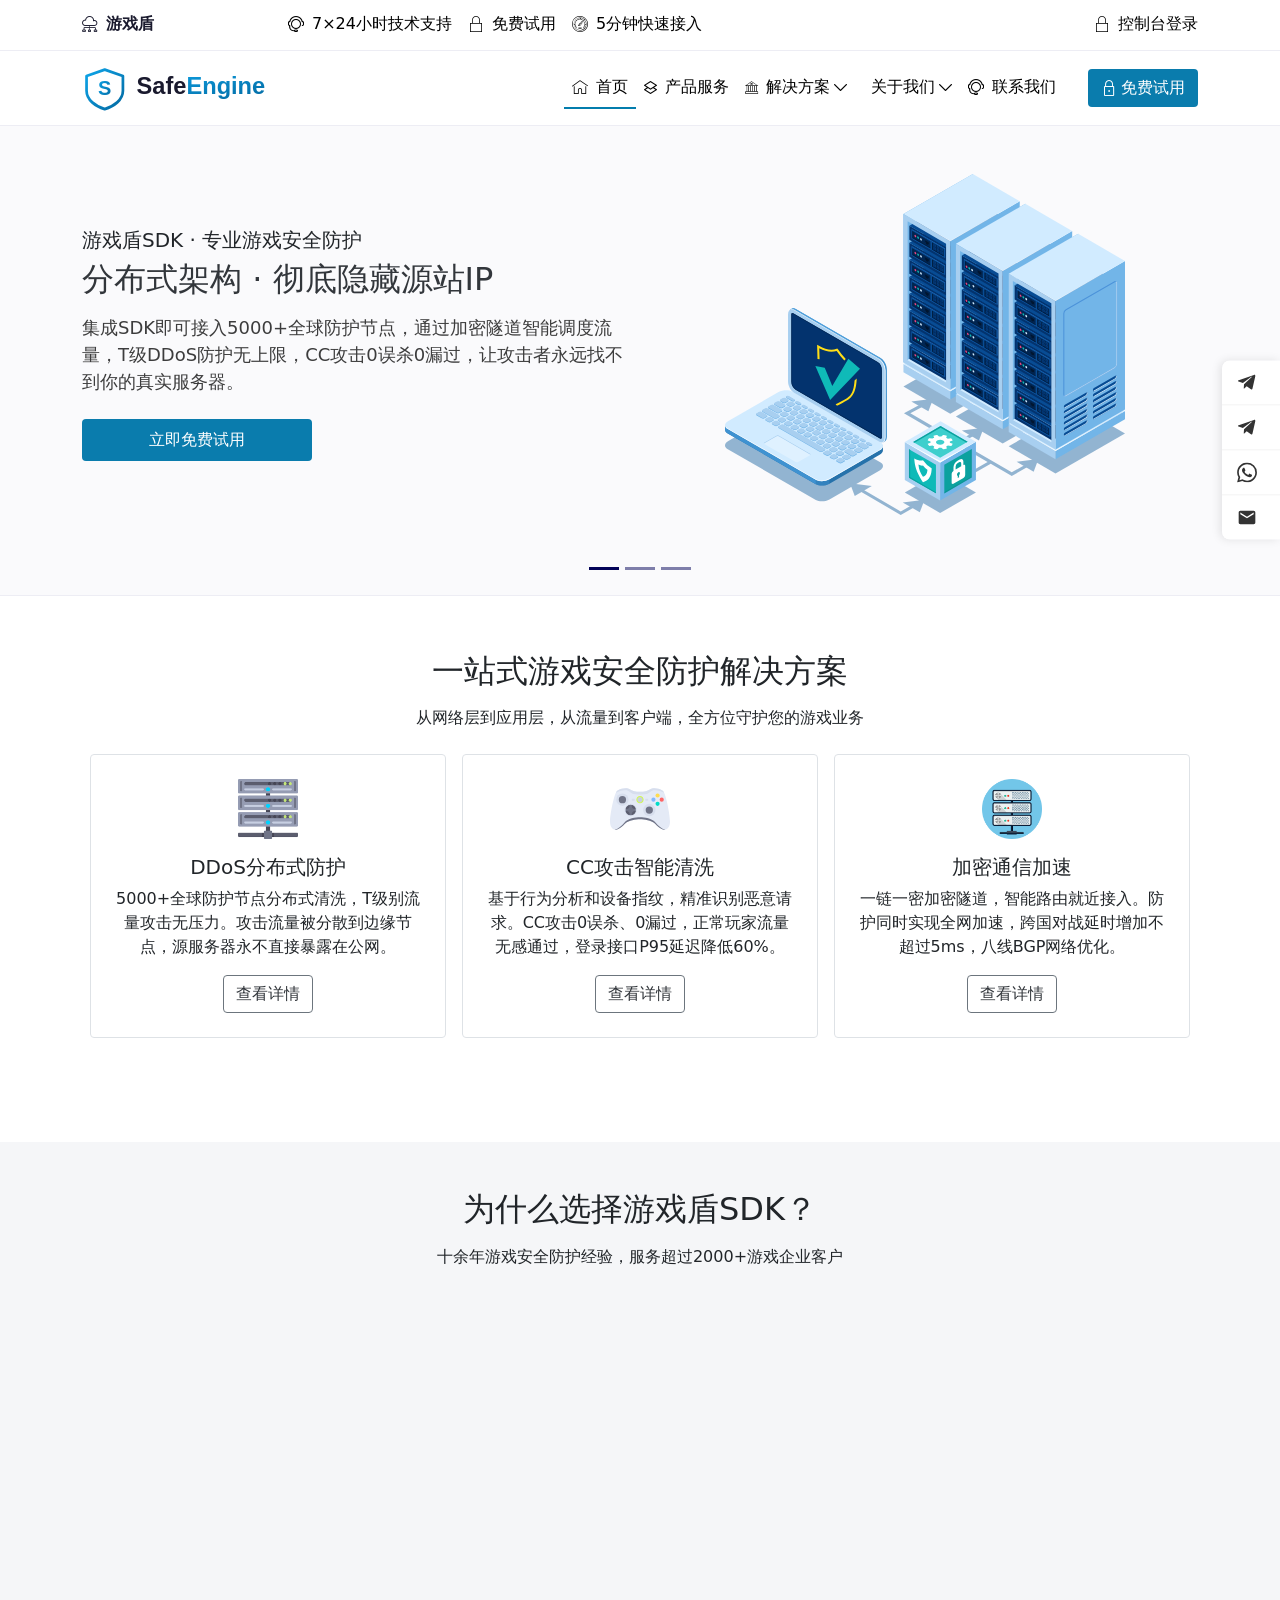
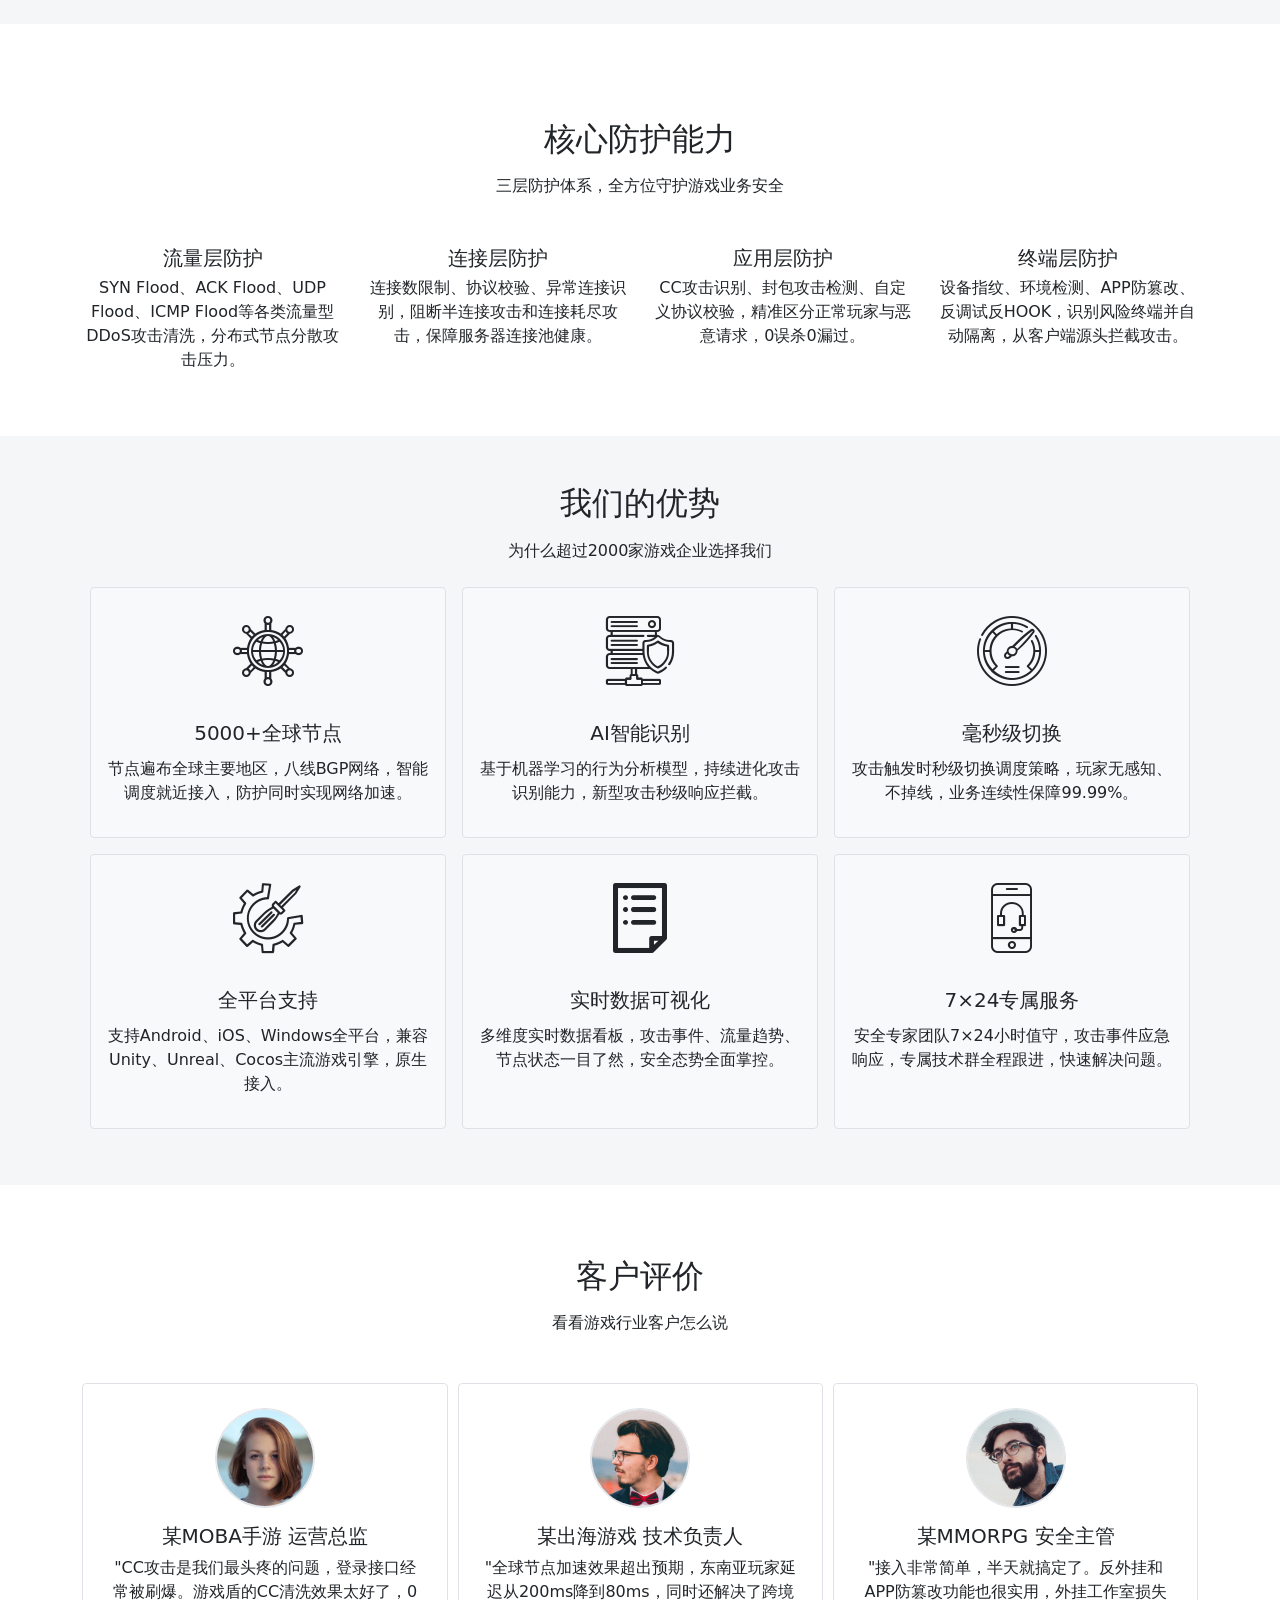
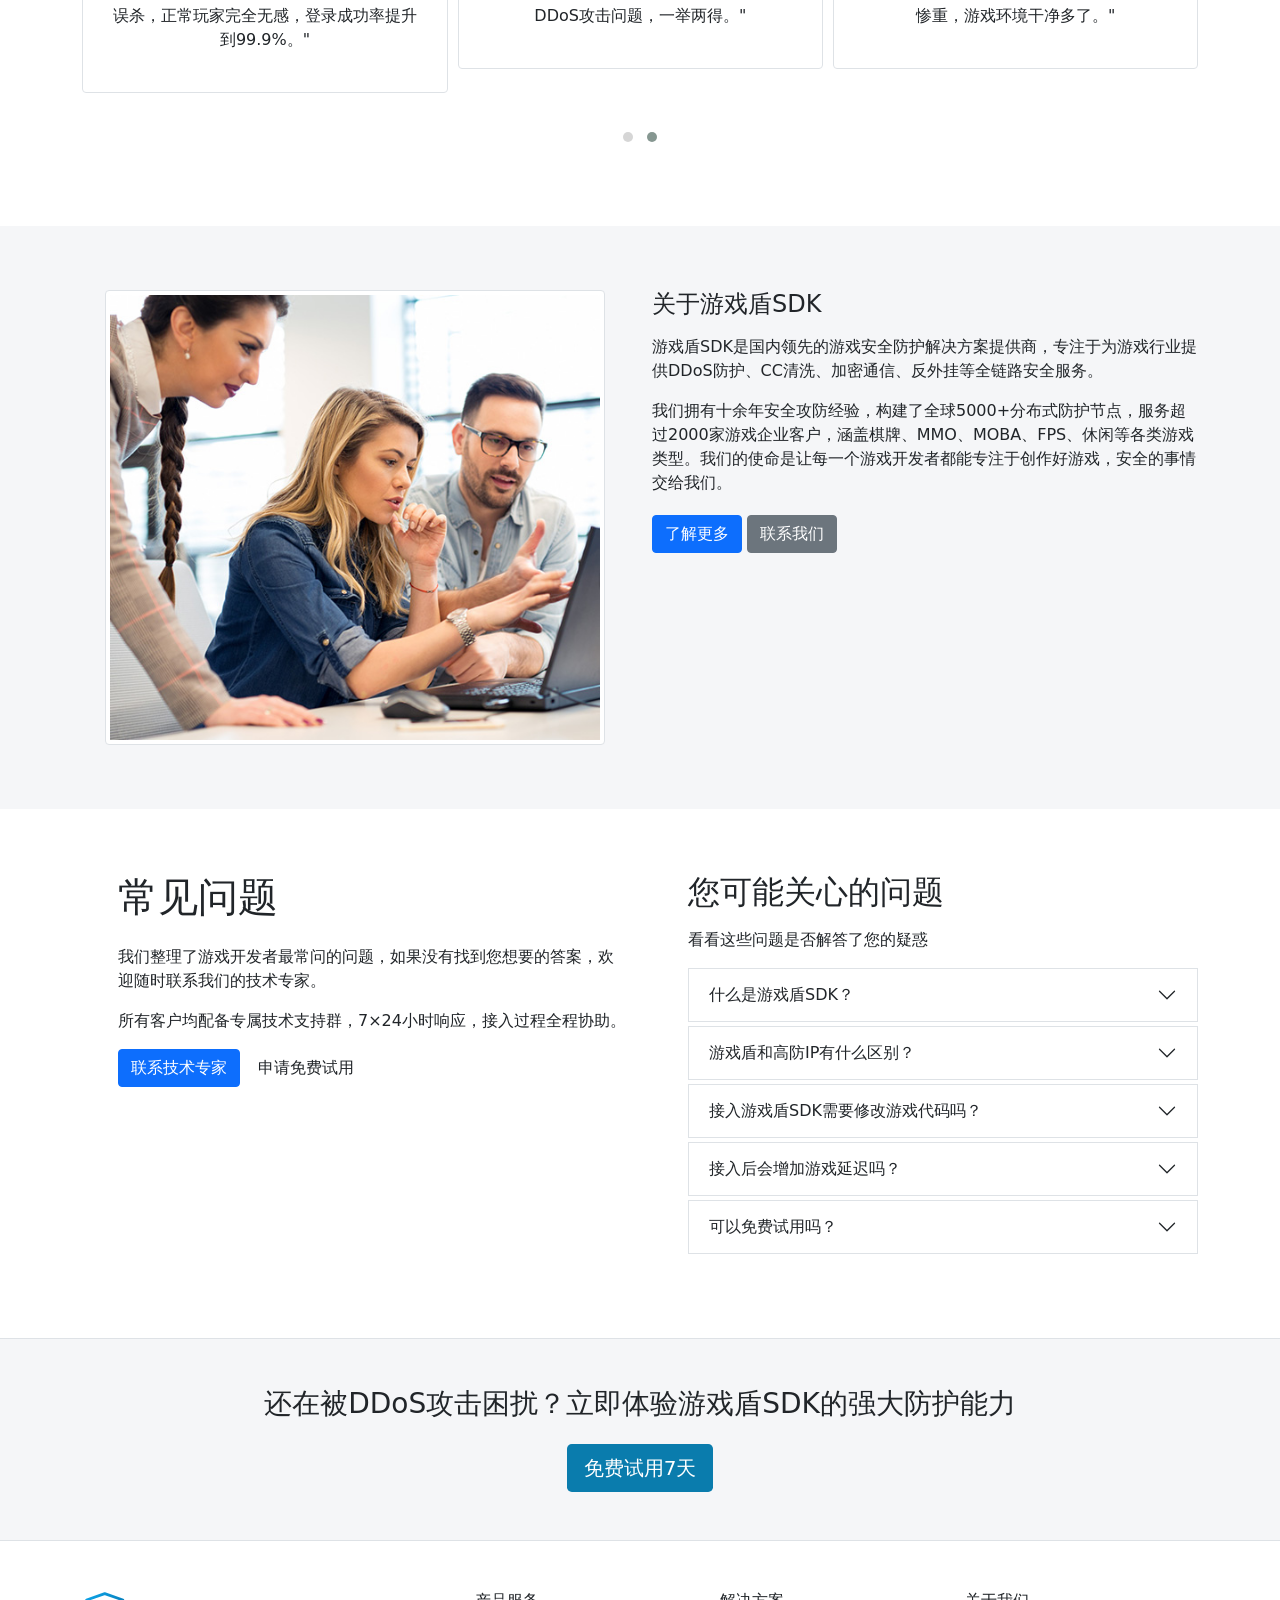
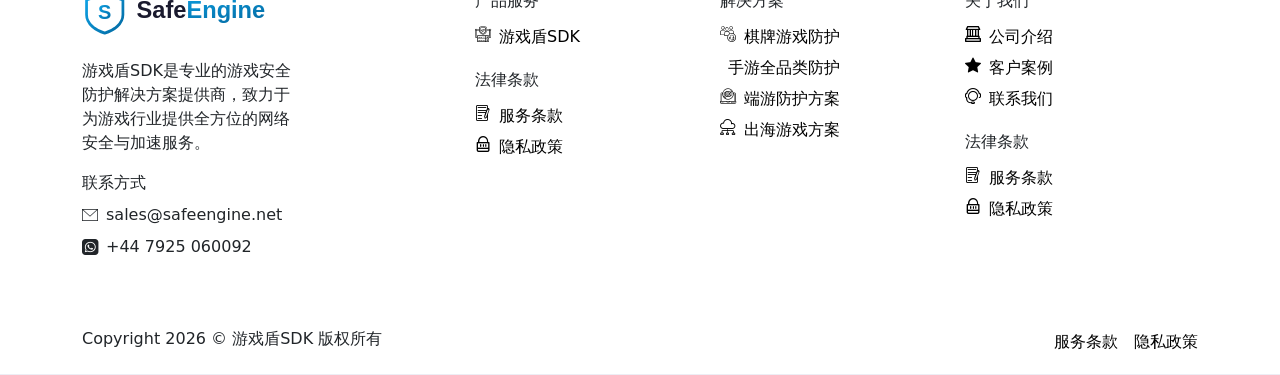
==== commit d304bc59: "Update index.html" ====
--- a/index.html
+++ b/index.html
@@ -858,6 +858,16 @@
             font-size: 18px;
             margin-right: 8px;
         }
+        .float-contact a svg {
+            width: 20px;
+            height: 20px;
+            margin-right: 8px;
+            flex-shrink: 0;
+            transition: transform 0.2s;
+        }
+        .float-contact a:hover svg {
+            transform: scale(1.15);
+        }
         .float-contact .fc-label {
             max-width: 0;
             overflow: hidden;
@@ -868,19 +878,19 @@
         }
     </style>
     <div class="float-contact">
-        <a href="https://t.me/dunsdk" target="_blank" title="Telegram: @dunsdk">
-            <svg width="20" height="20" viewBox="0 0 24 24" fill="currentColor"><path d="M11.944 0A12 12 0 0 0 0 12a12 12 0 0 0 12 12 12 12 0 0 0 12-12A12 12 0 0 0 12 0a12 12 0 0 0-.056 0zm4.962 7.224c.1-.002.321.023.465.14a.506.506 0 0 1 .171.325c.016.126.036.252.06.378.027.18.054.36.08.54l.23 1.36c.232 1.36.348 2.04.336 2.048.008.048.048.608.016.648-.032.04-.12.06-.176.06-.072 0-.144-.03-.216-.06l-1.272-.632c-.144-.072-.304-.072-.456 0l-.528.264c-.144.072-.304.072-.456 0l-1.272-.632c-.072-.03-.144-.06-.216-.06-.056 0-.144.02-.176.06-.032.04-.024.528.016.648.008.048.128.728.36 2.088l.232 1.36c.024.18.052.36.08.54.024.126.044.252.06.378a.506.506 0 0 1 .171.325c.144.117.366.142.465.14.12.003.24-.012.36-.045l1.338-.405c.12-.036.24-.054.36-.054.12 0 .24.018.36.054l1.338.405c.12.033.24.048.36.045.1-.002.321-.023.465-.14a.506.506 0 0 0 .171-.325c.016-.126.036-.252.06-.378.027-.18.054-.36.08-.54l.23-1.36c.232-1.36.348-2.04.336-2.048-.008-.048-.048-.608-.016-.648.032-.04.12-.06.176-.06.072 0 .144.03.216.06l1.272.632c.144.072.304.072.456 0l.528-.264c.144-.072.304-.072.456 0l1.272.632c.072.03.144.06.216.06.056 0 .144-.02.176-.06.032-.04.024-.528-.016-.648-.008-.048-.128-.728-.36-2.088l-.232-1.36c-.024-.18-.052-.36-.08-.54-.024-.126-.044-.252-.06-.378a.506.506 0 0 0-.171-.325c-.144-.117-.366-.142-.465-.14l-1.338-.405a1.36 1.36 0 0 0-.36-.054c-.12 0-.24.018-.36.054l-1.338.405c-.12.033-.24.048-.36.045z"/></svg>
+        <a href="https://t.me/dunsdk" target="_blank" title="Telegram: @dunsdk" aria-label="Telegram @dunsdk">
+            <svg width="20" height="20" viewBox="0 0 24 24" fill="currentColor" aria-hidden="true"><path d="M21.94 4.6 18.6 19.34c-.25 1.14-.92 1.42-1.86.88l-5.15-3.79-2.49 2.4c-.28.28-.5.5-1.03.5l.37-5.25L17.78 5.4c.4-.36-.09-.56-.62-.2L7.06 12.5l-5.18-1.62c-1.13-.35-1.15-1.13.24-1.67L20.3 2.93c.94-.35 1.76.22 1.64 1.67z"/></svg>
             <span class="fc-label">Telegram @dunsdk</span>
         </a>
-        <a href="https://t.me/youxidun" target="_blank" title="Telegram: @youxidun">
-            <svg width="20" height="20" viewBox="0 0 24 24" fill="currentColor"><path d="M11.944 0A12 12 0 0 0 0 12a12 12 0 0 0 12 12 12 12 0 0 0 12-12A12 12 0 0 0 12 0a12 12 0 0 0-.056 0zm4.962 7.224c.1-.002.321.023.465.14a.506.506 0 0 1 .171.325c.016.126.036.252.06.378.027.18.054.36.08.54l.23 1.36c.232 1.36.348 2.04.336 2.048.008.048.048.608.016.648-.032.04-.12.06-.176.06-.072 0-.144-.03-.216-.06l-1.272-.632c-.144-.072-.304-.072-.456 0l-.528.264c-.144.072-.304.072-.456 0l-1.272-.632c-.072-.03-.144-.06-.216-.06-.056 0-.144.02-.176.06-.032.04-.024.528.016.648.008.048.128.728.36 2.088l.232 1.36c.024.18.052.36.08.54.024.126.044.252.06.378a.506.506 0 0 1 .171.325c.144.117.366.142.465.14.12.003.24-.012.36-.045l1.338-.405c.12-.036.24-.054.36-.054.12 0 .24.018.36.054l1.338.405c.12.033.24.048.36.045.1-.002.321-.023.465-.14a.506.506 0 0 0 .171-.325c.016-.126.036-.252.06-.378.027-.18.054-.36.08-.54l.23-1.36c.232-1.36.348-2.04.336-2.048-.008-.048-.048-.608-.016-.648.032-.04.12-.06.176-.06.072 0 .144.03.216.06l1.272.632c.144.072.304.072.456 0l.528-.264c.144-.072.304-.072.456 0l1.272.632c.072.03.144.06.216.06.056 0 .144-.02.176-.06.032-.04.024-.528-.016-.648-.008-.048-.128-.728-.36-2.088l-.232-1.36c-.024-.18-.052-.36-.08-.54-.024-.126-.044-.252-.06-.378a.506.506 0 0 0-.171-.325c-.144-.117-.366-.142-.465-.14l-1.338-.405a1.36 1.36 0 0 0-.36-.054c-.12 0-.24.018-.36.054l-1.338.405c-.12.033-.24.048-.36.045z"/></svg>
+        <a href="https://t.me/youxidun" target="_blank" title="Telegram: @youxidun" aria-label="Telegram @youxidun">
+            <svg width="20" height="20" viewBox="0 0 24 24" fill="currentColor" aria-hidden="true"><path d="M21.94 4.6 18.6 19.34c-.25 1.14-.92 1.42-1.86.88l-5.15-3.79-2.49 2.4c-.28.28-.5.5-1.03.5l.37-5.25L17.78 5.4c.4-.36-.09-.56-.62-.2L7.06 12.5l-5.18-1.62c-1.13-.35-1.15-1.13.24-1.67L20.3 2.93c.94-.35 1.76.22 1.64 1.67z"/></svg>
             <span class="fc-label">Telegram @youxidun</span>
         </a>
-        <a href="https://wa.me/447925060092" target="_blank" title="WhatsApp: +44 7925 060092">
+        <a href="https://wa.me/447925060092" target="_blank" title="WhatsApp: +44 7925 060092" aria-label="WhatsApp">
             <svg width="20" height="20" viewBox="0 0 24 24" fill="currentColor"><path d="M17.472 14.382c-.297-.149-1.758-.867-2.03-.967-.273-.099-.471-.148-.67.15-.197.297-.767.966-.94 1.164-.173.199-.347.223-.644.075-.297-.15-1.255-.463-2.39-1.475-.883-.788-1.48-1.761-1.653-2.059-.173-.297-.018-.458.13-.606.134-.133.298-.347.446-.52.149-.174.198-.298.298-.497.099-.198.05-.371-.025-.52-.074-.149-.669-1.612-.916-2.207-.242-.579-.487-.5-.669-.51-.173-.008-.371-.01-.57-.01-.198 0-.52.074-.792.372-.272.297-1.04 1.016-1.04 2.479 0 1.462 1.065 2.875 1.213 3.074.149.198 2.096 3.2 5.077 4.487.709.306 1.262.489 1.694.625.712.227 1.36.195 1.871.118.571-.085 1.758-.719 2.006-1.413.248-.694.248-1.289.173-1.413-.074-.124-.272-.198-.57-.347m-5.421 7.403h-.004a9.87 9.87 0 01-5.031-1.378l-.361-.214-3.741.982.998-3.648-.235-.374a9.86 9.86 0 01-1.51-5.26c.001-5.45 4.436-9.884 9.888-9.884 2.64 0 5.122 1.03 6.988 2.898a9.825 9.825 0 012.893 6.994c-.003 5.45-4.437 9.884-9.885 9.884m8.413-18.297A11.815 11.815 0 0012.05 0C5.495 0 .16 5.335.157 11.892c0 2.096.547 4.142 1.588 5.945L.057 24l6.305-1.654a11.882 11.882 0 005.683 1.448h.005c6.554 0 11.89-5.335 11.893-11.893a11.821 11.821 0 00-3.48-8.413z"/></svg>
             <span class="fc-label">WhatsApp +44 7925 060092</span>
         </a>
-        <a href="mailto:aoecloud@hotmail.com" title="邮箱: aoecloud@hotmail.com">
+        <a href="mailto:aoecloud@hotmail.com" title="邮箱: aoecloud@hotmail.com" aria-label="邮箱">
             <svg width="20" height="20" viewBox="0 0 24 24" fill="currentColor"><path d="M20 4H4c-1.1 0-1.99.9-1.99 2L2 18c0 1.1.9 2 2 2h16c1.1 0 2-.9 2-2V6c0-1.1-.9-2-2-2zm0 4l-8 5-8-5V6l8 5 8-5v2z"/></svg>
             <span class="fc-label">aoecloud@hotmail.com</span>
         </a>
--- a/assets/icons/crowbarcode-icons.css
+++ b/assets/icons/crowbarcode-icons.css
@@ -0,0 +1,707 @@
+@font-face {
+    font-family: "crowbarcode-icons";
+    src: url("crowbarcode-icons.eot%3Fdb0a034a1bc068955be870ae69049fb8%3F") format("embedded-opentype"),
+url("crowbarcode-icons.woff2%3Fdb0a034a1bc068955be870ae69049fb8") format("woff2"),
+url("crowbarcode-icons.woff%3Fdb0a034a1bc068955be870ae69049fb8") format("woff"),
+url("crowbarcode-icons.ttf%3Fdb0a034a1bc068955be870ae69049fb8") format("truetype"),
+url("crowbarcode-icons.svg%3Fdb0a034a1bc068955be870ae69049fb8") format("svg");
+}
+
+i[class^="cci-"]:before, i[class*=" cci-"]:before {
+    font-family: crowbarcode-icons !important;
+    font-style: normal;
+    font-weight: normal !important;
+    font-variant: normal;
+    text-transform: none;
+    line-height: 1;
+    -webkit-font-smoothing: antialiased;
+    -moz-osx-font-smoothing: grayscale;
+}
+
+.cci-301-01:before {
+    content: "\f101";
+}
+.cci-404-01:before {
+    content: "\f102";
+}
+.cci-ads-01:before {
+    content: "\f103";
+}
+.cci-ads-02:before {
+    content: "\f104";
+}
+.cci-ads-03:before {
+    content: "\f105";
+}
+.cci-amex-fill-01:before {
+    content: "\f106";
+}
+.cci-android-fill-01:before {
+    content: "\f107";
+}
+.cci-antenna-01:before {
+    content: "\f108";
+}
+.cci-arrow-01:before {
+    content: "\f109";
+}
+.cci-arrow-02:before {
+    content: "\f10a";
+}
+.cci-backup-01:before {
+    content: "\f10b";
+}
+.cci-backup-02:before {
+    content: "\f10c";
+}
+.cci-bitcoin-fill-01:before {
+    content: "\f10d";
+}
+.cci-blog-01:before {
+    content: "\f10e";
+}
+.cci-blog-02:before {
+    content: "\f10f";
+}
+.cci-blog-03:before {
+    content: "\f110";
+}
+.cci-book-info-01:before {
+    content: "\f111";
+}
+.cci-bot-01:before {
+    content: "\f112";
+}
+.cci-bot-02:before {
+    content: "\f113";
+}
+.cci-browser-01:before {
+    content: "\f114";
+}
+.cci-browser-tell-01:before {
+    content: "\f115";
+}
+.cci-browser-tell-02:before {
+    content: "\f116";
+}
+.cci-cart-01:before {
+    content: "\f117";
+}
+.cci-cart-02:before {
+    content: "\f118";
+}
+.cci-cart-03:before {
+    content: "\f119";
+}
+.cci-cart-04:before {
+    content: "\f11a";
+}
+.cci-chat-tell-01:before {
+    content: "\f11b";
+}
+.cci-check-01:before {
+    content: "\f11c";
+}
+.cci-check-02:before {
+    content: "\f11d";
+}
+.cci-check-03:before {
+    content: "\f11e";
+}
+.cci-check-06:before {
+    content: "\f11f";
+}
+.cci-close-menu-02:before {
+    content: "\f120";
+}
+.cci-cloud-01:before {
+    content: "\f121";
+}
+.cci-cloud-02:before {
+    content: "\f122";
+}
+.cci-cloud-03:before {
+    content: "\f123";
+}
+.cci-cloud-04:before {
+    content: "\f124";
+}
+.cci-cloud-05:before {
+    content: "\f125";
+}
+.cci-cloud-06:before {
+    content: "\f126";
+}
+.cci-cloud-07:before {
+    content: "\f127";
+}
+.cci-cloud-08:before {
+    content: "\f128";
+}
+.cci-cogwheel-01:before {
+    content: "\f129";
+}
+.cci-company-01:before {
+    content: "\f12a";
+}
+.cci-company-02:before {
+    content: "\f12b";
+}
+.cci-configure-01:before {
+    content: "\f12c";
+}
+.cci-contract-01:before {
+    content: "\f12d";
+}
+.cci-controls-01:before {
+    content: "\f12e";
+}
+.cci-controls-02:before {
+    content: "\f12f";
+}
+.cci-customer-01:before {
+    content: "\f130";
+}
+.cci-customer-02:before {
+    content: "\f131";
+}
+.cci-customer-03:before {
+    content: "\f132";
+}
+.cci-dark-mode-01:before {
+    content: "\f133";
+}
+.cci-discord-fill-01:before {
+    content: "\f134";
+}
+.cci-discover-fill-01:before {
+    content: "\f135";
+}
+.cci-disk-01:before {
+    content: "\f136";
+}
+.cci-disk-02:before {
+    content: "\f137";
+}
+.cci-dns-01:before {
+    content: "\f138";
+}
+.cci-domain-01:before {
+    content: "\f139";
+}
+.cci-domain-02:before {
+    content: "\f13a";
+}
+.cci-domain-03:before {
+    content: "\f13b";
+}
+.cci-domain-04:before {
+    content: "\f13c";
+}
+.cci-download-01:before {
+    content: "\f13d";
+}
+.cci-download-02:before {
+    content: "\f13e";
+}
+.cci-download-03:before {
+    content: "\f13f";
+}
+.cci-ecommerce-01:before {
+    content: "\f140";
+}
+.cci-email-01:before {
+    content: "\f141";
+}
+.cci-email-02:before {
+    content: "\f142";
+}
+.cci-ethernet-01:before {
+    content: "\f143";
+}
+.cci-ethernet-02:before {
+    content: "\f144";
+}
+.cci-facebook-01:before {
+    content: "\f145";
+}
+.cci-facebook-02:before {
+    content: "\f146";
+}
+.cci-facebook-03:before {
+    content: "\f147";
+}
+.cci-facebook-04:before {
+    content: "\f148";
+}
+.cci-facebook-05:before {
+    content: "\f149";
+}
+.cci-facebook-06:before {
+    content: "\f14a";
+}
+.cci-facebook-07:before {
+    content: "\f14b";
+}
+.cci-facebook-fill-01:before {
+    content: "\f14c";
+}
+.cci-file-01:before {
+    content: "\f14d";
+}
+.cci-firewall-01:before {
+    content: "\f14e";
+}
+.cci-firewall-02:before {
+    content: "\f14f";
+}
+.cci-folder-01:before {
+    content: "\f150";
+}
+.cci-folder-02:before {
+    content: "\f151";
+}
+.cci-folder-03:before {
+    content: "\f152";
+}
+.cci-geo-01:before {
+    content: "\f153";
+}
+.cci-geo-02:before {
+    content: "\f154";
+}
+.cci-google-fill-01:before {
+    content: "\f155";
+}
+.cci-group-01:before {
+    content: "\f156";
+}
+.cci-group-tell-01:before {
+    content: "\f157";
+}
+.cci-headphone-01:before {
+    content: "\f158";
+}
+.cci-heart-mic-01:before {
+    content: "\f159";
+}
+.cci-home-01:before {
+    content: "\f15a";
+}
+.cci-home-02:before {
+    content: "\f15b";
+}
+.cci-home-03:before {
+    content: "\f15c";
+}
+.cci-home-04:before {
+    content: "\f15d";
+}
+.cci-home-05:before {
+    content: "\f15e";
+}
+.cci-hosting-01:before {
+    content: "\f15f";
+}
+.cci-hosting-02:before {
+    content: "\f160";
+}
+.cci-hosting-03:before {
+    content: "\f161";
+}
+.cci-house-01:before {
+    content: "\f162";
+}
+.cci-http-01:before {
+    content: "\f163";
+}
+.cci-https-01:before {
+    content: "\f164";
+}
+.cci-info-01:before {
+    content: "\f165";
+}
+.cci-instagram-fill-01:before {
+    content: "\f166";
+}
+.cci-ip-01:before {
+    content: "\f167";
+}
+.cci-laptop-01:before {
+    content: "\f168";
+}
+.cci-layer-01:before {
+    content: "\f169";
+}
+.cci-layer-02:before {
+    content: "\f16a";
+}
+.cci-layer-03:before {
+    content: "\f16b";
+}
+.cci-layer-04:before {
+    content: "\f16c";
+}
+.cci-layer-05:before {
+    content: "\f16d";
+}
+.cci-linux-01:before {
+    content: "\f16e";
+}
+.cci-list-01:before {
+    content: "\f16f";
+}
+.cci-list-02:before {
+    content: "\f170";
+}
+.cci-list-03:before {
+    content: "\f171";
+}
+.cci-logout-01:before {
+    content: "\f172";
+}
+.cci-logout-02:before {
+    content: "\f173";
+}
+.cci-mail-02:before {
+    content: "\f174";
+}
+.cci-mail-03:before {
+    content: "\f175";
+}
+.cci-mail-cog-01:before {
+    content: "\f176";
+}
+.cci-mail-phone-01:before {
+    content: "\f177";
+}
+.cci-manager-01:before {
+    content: "\f178";
+}
+.cci-map-01:before {
+    content: "\f179";
+}
+.cci-mastercard-fill-01:before {
+    content: "\f17a";
+}
+.cci-menu-01:before {
+    content: "\f17b";
+}
+.cci-menu-02:before {
+    content: "\f17c";
+}
+.cci-menu-03:before {
+    content: "\f17d";
+}
+.cci-menu-04:before {
+    content: "\f17e";
+}
+.cci-menu-05:before {
+    content: "\f17f";
+}
+.cci-menu-06:before {
+    content: "\f180";
+}
+.cci-menu-07:before {
+    content: "\f181";
+}
+.cci-menu-08:before {
+    content: "\f182";
+}
+.cci-message-01:before {
+    content: "\f183";
+}
+.cci-money-01:before {
+    content: "\f184";
+}
+.cci-money-02:before {
+    content: "\f185";
+}
+.cci-mouse-01:before {
+    content: "\f186";
+}
+.cci-network-01:before {
+    content: "\f187";
+}
+.cci-network-02:before {
+    content: "\f188";
+}
+.cci-network-03:before {
+    content: "\f189";
+}
+.cci-padlock-01:before {
+    content: "\f18a";
+}
+.cci-padlock-02:before {
+    content: "\f18b";
+}
+.cci-padlock-03:before {
+    content: "\f18c";
+}
+.cci-padlock-open-01:before {
+    content: "\f18d";
+}
+.cci-page-01:before {
+    content: "\f18e";
+}
+.cci-paypal-fill-01:before {
+    content: "\f18f";
+}
+.cci-phone-01:before {
+    content: "\f190";
+}
+.cci-plugin-01:before {
+    content: "\f191";
+}
+.cci-question-01:before {
+    content: "\f192";
+}
+.cci-repair-01:before {
+    content: "\f193";
+}
+.cci-reseller-01:before {
+    content: "\f194";
+}
+.cci-rounded-01-fill:before {
+    content: "\f195";
+}
+.cci-rounded-01:before {
+    content: "\f196";
+}
+.cci-router-01:before {
+    content: "\f197";
+}
+.cci-script-01:before {
+    content: "\f198";
+}
+.cci-search-01:before {
+    content: "\f199";
+}
+.cci-secure-01:before {
+    content: "\f19a";
+}
+.cci-security-01:before {
+    content: "\f19b";
+}
+.cci-security-02:before {
+    content: "\f19c";
+}
+.cci-seo-01:before {
+    content: "\f19d";
+}
+.cci-server-01:before {
+    content: "\f19e";
+}
+.cci-server-02:before {
+    content: "\f19f";
+}
+.cci-server-03:before {
+    content: "\f1a0";
+}
+.cci-server-04:before {
+    content: "\f1a1";
+}
+.cci-server-05:before {
+    content: "\f1a2";
+}
+.cci-server-06:before {
+    content: "\f1a3";
+}
+.cci-server-07:before {
+    content: "\f1a4";
+}
+.cci-server-08:before {
+    content: "\f1a5";
+}
+.cci-server-09:before {
+    content: "\f1a6";
+}
+.cci-server-10:before {
+    content: "\f1a7";
+}
+.cci-server-11:before {
+    content: "\f1a8";
+}
+.cci-service-01:before {
+    content: "\f1a9";
+}
+.cci-service-02:before {
+    content: "\f1aa";
+}
+.cci-setting-01:before {
+    content: "\f1ab";
+}
+.cci-setting-02:before {
+    content: "\f1ac";
+}
+.cci-setting-03:before {
+    content: "\f1ad";
+}
+.cci-settings-01:before {
+    content: "\f1ae";
+}
+.cci-settings-02:before {
+    content: "\f1af";
+}
+.cci-settings-03:before {
+    content: "\f1b0";
+}
+.cci-settings-04:before {
+    content: "\f1b1";
+}
+.cci-share-01:before {
+    content: "\f1b2";
+}
+.cci-share-02:before {
+    content: "\f1b3";
+}
+.cci-share-04:before {
+    content: "\f1b4";
+}
+.cci-sharing-01:before {
+    content: "\f1b5";
+}
+.cci-sharing-02:before {
+    content: "\f1b6";
+}
+.cci-sharing-03:before {
+    content: "\f1b7";
+}
+.cci-skype-fill-01:before {
+    content: "\f1b8";
+}
+.cci-speed-01:before {
+    content: "\f1b9";
+}
+.cci-ssd-01:before {
+    content: "\f1ba";
+}
+.cci-ssd-02:before {
+    content: "\f1bb";
+}
+.cci-ssl-01:before {
+    content: "\f1bc";
+}
+.cci-star-01:before {
+    content: "\f1bd";
+}
+.cci-star-fill-01:before {
+    content: "\f1be";
+}
+.cci-star-half-01:before {
+    content: "\f1bf";
+}
+.cci-startup-01:before {
+    content: "\f1c0";
+}
+.cci-stripe-fill-01:before {
+    content: "\f1c1";
+}
+.cci-support-01:before {
+    content: "\f1c2";
+}
+.cci-support-02:before {
+    content: "\f1c3";
+}
+.cci-support-03:before {
+    content: "\f1c4";
+}
+.cci-support-04:before {
+    content: "\f1c5";
+}
+.cci-support-05:before {
+    content: "\f1c6";
+}
+.cci-support-06:before {
+    content: "\f1c7";
+}
+.cci-support-07:before {
+    content: "\f1c8";
+}
+.cci-tools-01:before {
+    content: "\f1c9";
+}
+.cci-transfer-01:before {
+    content: "\f1ca";
+}
+.cci-transfer-02:before {
+    content: "\f1cb";
+}
+.cci-transfer-03:before {
+    content: "\f1cc";
+}
+.cci-transfer-04:before {
+    content: "\f1cd";
+}
+.cci-tutorial-01:before {
+    content: "\f1ce";
+}
+.cci-twitter-01:before {
+    content: "\f1cf";
+}
+.cci-twitter-02:before {
+    content: "\f1d0";
+}
+.cci-twitter-fill-01:before {
+    content: "\f1d1";
+}
+.cci-uncheck-01:before {
+    content: "\f1d2";
+}
+.cci-upload-01:before {
+    content: "\f1d3";
+}
+.cci-upload-02:before {
+    content: "\f1d4";
+}
+.cci-upload-03:before {
+    content: "\f1d5";
+}
+.cci-upload-05:before {
+    content: "\f1d6";
+}
+.cci-user-mic-01:before {
+    content: "\f1d7";
+}
+.cci-user-phone-01:before {
+    content: "\f1d8";
+}
+.cci-visa-fill-01:before {
+    content: "\f1d9";
+}
+.cci-vpn-01:before {
+    content: "\f1da";
+}
+.cci-vpn-02:before {
+    content: "\f1db";
+}
+.cci-vpn-03:before {
+    content: "\f1dc";
+}
+.cci-vps-01:before {
+    content: "\f1dd";
+}
+.cci-website-01:before {
+    content: "\f1de";
+}
+.cci-whatsapp-01:before {
+    content: "\f1df";
+}
+.cci-whatsapp-02:before {
+    content: "\f1e0";
+}
+.cci-whatsapp-fill-01:before {
+    content: "\f1e1";
+}
+.cci-wifi-01:before {
+    content: "\f1e2";
+}
+.cci-wifi-02:before {
+    content: "\f1e3";
+}
+.cci-www-01:before {
+    content: "\f1e4";
+}
+.cci-youtube-fill-01:before {
+    content: "\f1e5";
+}
--- a/assets/css/style.css
+++ b/assets/css/style.css
@@ -0,0 +1,928 @@
+/* STARTING ROOT */
+
+:root {
+    /* BACKGROUND COLOR */
+    --bg-white: #fff;
+    --bg-grey: #f5f6f8;
+    --bg-grey-lighter: #fafafc;
+    --bg-blue: #1c165f;
+    /* BORDER COLOR */
+    --border-grey-light: 1px solid #ededf4;
+    /* TEXT COLOR */
+    --text-color-grey: #5e6065;
+    --text-color-black-lighter: #32363b;
+    --text-color-white: #fff;
+    /* COLORS */
+    --skyblue: #0b82b6;
+}
+
+/* ENDING ROOT */
+
+/* STARTING FONT */
+
+@font-face {
+    font-family: "font-light";
+    font-display: swap;
+    src: url("../fonts/OpenSans-Medium.ttf")
+}
+
+@font-face {
+    font-family: "font-regular";
+    font-display: swap;
+    src: url("../fonts/OpenSans-Regular.ttf");
+}
+
+@font-face {
+    font-family: "font-medium";
+    font-display: swap;
+    src: url("http://qiche4s.com/assets/fonts/Roboto-Medium.ttf");
+}
+
+/* ENDING FONT */
+
+/* STARTING ANIMATION */
+
+/* ENDING ANIMATION */
+
+/* STARTING DEFAULT CSS */
+
+html, body {
+    margin: 0;
+    height: 100%;
+    scroll-behavior: smooth;
+}
+
+html,
+body {
+  height: 100%;
+}
+
+body {
+    display: flex;
+    flex-direction: column;
+    overflow-x: hidden;
+}
+
+main {
+    flex-grow: 1;
+    overflow-x: hidden;
+}
+
+header, main, footer {
+    flex-shrink: 0;
+}
+
+.font-light {
+    font-family: "font-light" !important;
+}
+
+.font-regular {
+    font-family: "font-regular" !important;
+}
+
+.font-medium {
+    font-family: "font-medium" !important;
+}
+
+a {
+    color: #0b5fdd;
+}
+
+cite {
+    font-family: "font-light" !important;
+    font-style: normal;
+}
+
+.bg-grey {
+    background-color: var(--bg-grey) !important;
+}
+
+.bg-grey-lighter {
+    background-color: var(--bg-grey-lighter) !important;
+}
+
+.bg-blue,
+.bg-blue .header,
+.bg-blue .carousel-item {
+    background: #0a1486;
+    background-image: url(http://themelooks.org/demo/bluishost/wp-content/uploads/2018/12/section_pattern-1.png);
+    background-image: url(http://themelooks.org/demo/bluishost/wp-content/uploads/2018/12/section_pattern-1.png),-webkit-linear-gradient(top, #0a1486 0%,#050e7f 100%);
+    background-image: url(http://themelooks.org/demo/bluishost/wp-content/uploads/2018/12/section_pattern-1.png),linear-gradient(to bottom, #090f50 0%,#05076b, #04094d 100%);
+    background-attachment: fixed;
+}
+
+.bg-blue-dark,
+.bg-blue-dark .carousel-item {
+    background: #0816bf;
+    background-image: url(http://themelooks.org/demo/bluishost/wp-content/uploads/2018/12/footer-pattern.png);
+    background-image: -webkit-linear-gradient(top, #0b168a 0%,#050e7f 100%);
+    background-image: url(http://themelooks.org/demo/bluishost/wp-content/uploads/2018/12/footer-pattern.png),linear-gradient(to bottom, #070d5f 0%,#040b6d, #070f6e 100%);
+    background-attachment: fixed;
+}
+
+.bg-blue-dark:nth-child(3) {
+    border-bottom: 1px solid rgba(255, 255, 255, 0.233) !important;
+}
+
+.bg-blue *,
+.bg-blue .carousel-item *,
+.bg-blue-dark i,
+.bg-blue-dark *,
+.bg-blue-dark .carousel-item *,
+.bg-blue-dark .icons li i {
+    color: #fff !important;
+}
+
+.bg-blue .header {
+    border-top: 1px solid rgba(255,255,255,0.1);
+    border-bottom: 1px solid rgba(255,255,255,0.1);
+}
+
+.logo {
+    max-width: 200px;
+}
+
+.logo,
+.logo img {
+    width: 100%;
+    height: auto;
+}
+
+.text-with-icon {
+    text-decoration: none;
+}
+
+.text-with-icon,
+.text-with-icon i {
+    display: flex;
+    align-items: center;
+}
+
+.text-black {
+    color: black;
+}
+
+.text-grey {
+    color: rgba(0, 0, 0, 0.76);
+}
+
+.text-grey-ligther {
+    color: var(--text-color-black-lighter);
+}
+
+.text-link {
+    text-decoration: none;
+}
+
+[class*="hover-border"] {
+    border-bottom: 2.9px solid transparent;
+    transition: border-bottom 0.2s ease-in-out;
+}
+
+.skyblue-hover-border:hover,
+.menu-active {
+    border-bottom: 2.9px solid #037dad !important;
+}
+
+.green-hover-border:hover {
+    border-bottom: 2.9px solid #11a54f !important;
+}
+
+.green-hover {
+    transition: color 0.1s ease-in-out;
+}
+
+.green-hover:hover {
+    color: #11a54f !important;
+}
+
+.green-hover:active {
+    color: #097c39 !important;
+}
+
+.skyblue-hover:hover {
+    color: #037dad !important;
+}
+
+.skyblue-hover:active {
+    color: #026891 !important;
+}
+
+.dropdown-menu[data-bs-popper] {
+    left: unset !important;
+    right: 0 !important;
+}
+
+.dropdown-menu {
+    border: 1px solid rgb(0 0 0 / 9%) !important;
+}
+
+.dropdown-toggle::after {
+    display: none;
+}
+
+.dropdown-menu span,
+.dropdown-menu i {
+    color: black !important;
+}
+
+.nav-link {
+    color: black !important;
+    border-bottom: 2px solid transparent;
+    transition: border-bottom 0.1s ease-in-out;
+}
+
+.dropdown-toggle > i {
+    font-size: 13px;
+    transition: transform 0.1s ease-in-out;
+}
+
+.dropdown [aria-expanded*="true"] [class*="cci-arrow"] {
+    transform: rotate(180deg);
+}
+
+.dropdown-large {
+    padding: 20px;
+    left: unset !important;
+    right: 0;
+}
+
+.dropdown-large [class*="col-"] > span {
+    margin-left: 5px;
+}
+
+.dropdown-large ul {
+    padding: unset;
+    margin-top: 6px;
+}
+
+.dropdown-large ul li a {
+    border-radius: 3px;
+}
+
+.dropdown-large ul li {
+    list-style-type: none;
+}
+
+header .dropdown-menu li:active i,
+header .dropdown-menu li:active span {
+    color: #fff !important;
+}
+
+.dropdown-large [class*="col"] {
+    margin-top: 8px;
+    margin-bottom: 8px;
+}
+
+.carousel-inner .carousel-item {
+    min-height: 470px;
+    border-bottom: var(--border-grey-light);
+}
+.carousel-inner .subtitle {
+    font-weight: unset !important;
+}
+
+.carousel-inner p {
+    font-size: 18px;
+}
+
+.carousel-inner .btn {
+    max-width: 230px;
+    font-size: 16px;
+}
+
+.content-img {
+    width: 100%;
+    max-width: 400px;
+}
+
+.content-img img {
+    width: 100%;
+    height: auto;
+}
+
+.box-register {
+    width: 100%;
+    max-width: 360px;
+}
+
+.reviews-stars i {
+    background-color: #034ab4;
+    color: #fff;
+    padding: 4px;
+    border-radius: 2px;
+}
+
+.btn-blue {
+    background-color: #0063f8;
+    color: #fff;
+}
+.btn-blue:hover{
+    background-color: #0851bd;
+    border-color: #0851bd;;
+}
+
+.btn-blue:active,
+.btn-transparent:active {
+    background-color: #053f96;
+    border-color: #053f96;
+}
+
+.btn-transparent:hover,
+.btn-outline-secondary:hover {
+    background-color: #06658d !important;
+    border-color: #06658d !important;
+}
+
+.btn-skyblue {
+    background-color: #0a7cad;
+    color: #fff !important;
+}
+
+.btn-skyblue:hover {
+    background-color: #06658d;
+}
+
+.btn-skyblue:active {
+    background-color: #044e6d;
+}
+
+.btn-pink {
+    background-color: #d601a8;
+}
+
+.btn-pink:hover {
+    background-color: rgb(168, 11, 142)
+}
+
+.btn-pink:active {
+    background-color: rgb(138, 13, 117)
+}
+
+.btn-transparent {
+    color: #fff;
+    background-color: transparent;
+    border-color: #fff;
+}
+
+.icons,
+.links {
+    margin: unset;
+    padding: unset;
+    display: flex;
+}
+
+.icons li {
+    list-style-type: none;
+    font-size: 22px;
+    margin-right: 7px;
+    transition: color 0.2s ease-in-out;
+}
+
+.icons li a {
+    text-decoration: none;
+}
+
+.icons li i {
+    color: var(--skyblue);
+}
+
+.icons li a,
+.links li a {
+    color: black;
+    transition: color 0.1s ease-in-out;
+    align-items: center;
+}
+
+.icons li a:hover,
+.links li a:hover {
+    color: #11a54f !important;
+}
+
+.icons li a:active,
+.links li a:active {
+    color: #097c39 !important;
+}
+
+.links {
+    flex-direction: column;
+    flex-wrap: wrap;
+}
+
+.links-in-line {
+    flex-direction: row;
+}
+
+.links li {
+    list-style-type: none;
+    margin-top: 3.5px;
+    margin-bottom: 3.5px;
+    transition: color 0.1s ease-in-out;
+}
+
+.links li a {
+    transition: color 0.1s ease-in-out;
+}
+
+.partners .owl-stage-outer {
+    max-height: 40px;
+}
+
+.partners li {
+    margin-right: 16px !important;
+}
+
+.payment-methods {
+    flex-wrap: wrap;
+}
+
+.payment-methods li {
+    font-size: 40px;
+    pointer-events: none;
+    height: 40px;
+}
+
+.menu-mobile-header {
+    display: none;
+}
+
+[data-eventmenumobile] {
+    display: none;
+}
+
+.overlay {
+    width: 100vw;
+    height: 100vh;
+    background-color: rgba(0, 0, 0, 0.219);
+    position: fixed;
+    top: 0;
+    left: 0;
+    z-index: 100;
+}
+
+.border-top-light {
+    border-bottom: var(--border-grey-light) !important;
+}
+
+.border-bottom-light {
+    border-bottom: var(--border-grey-light) !important;
+}
+
+.border-left-light {
+    border-left: var(--border-grey-light) !important;
+}
+
+.border-right-light {
+    border-right: var(--border-grey-light) !important;
+}
+
+.content-img {
+    display: flex;
+    align-items: center;
+    justify-content: center;
+}
+
+.content-img img {
+    width: 100%;
+    height: auto;
+}
+
+.content-img-icon {
+    max-width: 60px;
+    margin: 13px;
+}
+
+.img-reverse {
+    transform: scaleX(-1);
+}
+
+.content-mu-img {
+    width: 50px !important;
+}
+
+.content-feature {
+    min-width: 215px;
+    max-width: 500px;
+}
+
+.content-profile {
+    max-width: 100px;
+}
+
+.features,
+.user-in-line {
+    margin: unset;
+    display: flex;
+    justify-content: center;
+}
+
+.features-transparent [class*="col-"] {
+    background-color: transparent !important;
+}
+
+.features i {
+    font-size: 70px;
+    margin: 6px;
+}
+
+.features .text-left {
+    margin: 6px;
+}
+
+.features .content-img {
+    width: 160px;
+    margin: 0 auto;
+}
+
+.features-hover-bg > [class*="col-"],
+.card-hover-bg > .card,
+.row-hover-bg > .col {
+    transition: transform 0.2s ease-in-out;
+}
+
+.features-hover-bg > [class*="col-"]:hover,
+.card-hover-bg > .card:hover,
+.row-hover-bg > .col:hover {
+    box-shadow: 0 6px 18px 0 rgba(#000, 0.1);
+    transform: translateY(-6px);
+}
+
+.features *,
+.card * {
+    color: var(--color-blue-dark);
+}
+
+.features > [class*="col"] {
+    width: 100%;
+    max-width: 400px;
+}
+
+.tlds {
+    display: flex;
+    flex-wrap: wrap;
+    justify-content: center;
+    align-items: center;
+}
+
+.tlds .tld {
+    width: 110px;
+    display: flex;
+    flex-direction: column;
+    justify-content: center;
+    margin: 10px;
+}
+
+.tlds .tld .content-img {
+    width: 80px;
+}
+
+.tlds .tld cite {
+    font-family: "font-bold";
+    margin-top: 4px;
+}
+
+.domain {
+    max-width: 900px;
+}
+
+.domain form [type*="submit"] {
+    border-top-left-radius: unset;
+    border-bottom-left-radius: unset;
+}
+
+.partners {
+    width: 100%;
+    display: flex;
+    align-items: center;
+    justify-content: center;
+}
+
+.partners-slider {
+    display: flex !important;
+}
+
+.partners img {
+    max-width: 120px;
+    margin-right: 18px;
+    margin-top: 10px;
+    margin-bottom: 10px;
+    user-select: none;
+}
+
+.partners > img {
+    height: max-content;
+}
+
+.carousel-indicators [data-bs-target] {
+    background-color: rgb(3, 3, 88);
+}
+
+.carousel-indicators [data-bs-target]:hover {
+    background-color: rgb(13, 13, 114) !important;
+}
+
+.social-network {
+    display: flex;
+    justify-content: center;
+    align-items: center;
+    height: auto;
+    padding: unset;
+}
+
+.social-network .follow-us {
+    margin-right: 7px;
+}
+
+.social-network li {
+    font-size: 20px;
+    list-style-type: none;
+    margin: 2.5px;
+}
+
+.social-network li a {
+    color: #0a7cad;
+    transition: color 0.2s ease-in-out;
+    text-decoration: none;
+}
+
+.social-network li a:hover {
+    color: #06658d;
+}
+
+.social-network li a:active {
+    color: #044e6d;
+}
+
+table .content-img {
+    max-width: 24px;
+}
+
+.fixed-top {
+    position: fixed;
+    top: -100%;
+    right: 0;
+    left: 0;
+    z-index: 1030;
+    transition: top 0.3s ease-in-out;
+    border-bottom: var(--border-grey-light);
+}
+
+.up-to-top {
+    min-width: 40px;
+    padding: 10px;
+    position: fixed;
+    right: 50px;
+    bottom: 70px;
+    z-index: 1000;
+    border-color: #0a7cad !important;
+    background-color: #0a7cad !important;
+    color: #fff !important;
+}
+
+.up-to-top:hover {
+    background-color: #06658d !important;
+}
+
+.up-to-top:active {
+    background-color: #044e6d !important;
+}
+
+.up-to-top i {
+    display: flex;
+    align-items: center;
+    justify-content: center;
+    transform: rotate(180deg);
+}
+
+.loading-page {
+    position: fixed;
+    left: 0;
+    top: 0;
+    width: 100%;
+    height: 100%;
+    background-color: var(--bg-blue);
+    color: #fff;
+    z-index: 1100;
+    display: flex;
+    justify-content: center;
+    align-items: center;
+}
+
+.loading-page .spinner-border {
+    margin-right: 10px;
+}
+
+.loading-page .loading-title {
+    margin: unset;
+    font-size: 22px;
+}
+
+/* ENDING DEFAULT CSS */
+
+/* STARTING HEADER AND FOOTER */
+
+.header {
+    background-color: var(--bg-white);
+    border-top: var(--border-grey-light);
+    border-bottom: var(--border-grey-light);
+}
+
+.header-top .text-with-icon {
+    border-bottom: 2.9px solid transparent;
+}
+
+.header-info {
+    background-image: linear-gradient(90deg, #0b82b6 0%, #0a74a1 100%);
+    min-height: 143px;
+    padding-top: 30px;
+    padding-bottom: 30px;
+    display: flex;
+    align-items: center;
+}
+
+.header-info * {
+    color: var(--text-color-white);
+}
+
+footer .col-md-12:nth-child(2) .col-md:nth-of-type(2) {
+    margin-left: 160px;
+}
+
+footer .col-md-12:nth-child(3) {
+    border-bottom: var(--border-grey-light);
+}
+
+footer .col-md-12:nth-child(3) .content-img {
+    max-width: 120px;
+}
+
+footer .col-md-12:nth-child(3) p,
+footer .col-md-12:nth-child(3) span,
+footer .col-md-12:nth-child(4) p,
+footer .col-md-12:nth-child(4) li {
+    margin: unset !important;
+}
+
+footer .partners {
+    justify-content: flex-start;
+}
+
+/* ENDING HEADER AND FOOTER */
+
+/* STARTING PRICE */
+
+.price,
+.price-style-01 {
+    width: 100%;
+}
+
+.price p,
+.price span,
+.one-price p,
+.one-price span,
+.one-price li {
+    text-align: start;
+}
+
+.price ul {
+    width: 100%;
+    max-width: max-content;
+    margin: 0 auto;
+}
+
+.price li {
+    display: flex;
+    align-items: center;
+    font-size: 18px;
+    margin-top: 7px;
+    margin-bottom: 7px;
+    text-align: start;
+}
+
+.price .content-img {
+    width: 24px;
+    margin-right: 6px;
+}
+
+.price-style-01 .card-header span,
+.card-header span i {
+    display: flex;
+    justify-content: center;
+    align-items: center;
+}
+
+.price-style-01 li {
+    text-align: start;
+}
+
+.price .card-header .content-img {
+    margin: unset;
+    margin-left: 6px;
+}
+
+.price li i,
+.price li strong,
+.price span i,
+.one-price li i {
+    margin-right: 8px;
+}
+
+.price .text-muted {
+    font-size: 20px;
+}
+
+.btn-outline-secondary {
+    color: var(--text-color-black-lighter);
+}
+
+.price .btn-primary,
+.btn-outline-secondary:hover {
+    color: #fff !important;
+    background-color: #0652DD;
+    border-color: #0652DD;
+}
+
+.price .btn-primary:hover {
+    background-color: #054bcc;
+}
+
+.price .btn-primary:active {
+    background-color: #0343bb;
+}
+
+.price .card {
+    margin: 7px;
+}
+
+.price .card-header {
+    padding: 18px;
+    background-color: transparent;
+}
+
+.price > [class*="col"] {
+    padding: unset;
+}
+
+.one-price .card-deck {
+    width: 80%;
+}
+
+.price-modern {
+    padding: 30px;
+    box-shadow: var(--box-shadow-one);
+    display: flex;
+    align-items: center;
+}
+
+.price-modern > [class*="col"],
+.card-deck .card {
+    padding: 10px;
+}
+
+.price-modern > [class*="col"] .card-header {
+    margin-top: 20px;
+}
+
+.price-modern .card-body {
+    padding-left: 24px !important;
+    padding-right: 24px !important;
+}
+
+.price-modern ul {
+    margin: unset;
+}
+
+.price-modern ul li {
+    display: flex;
+    align-items: center;
+    margin-top: 7px;
+    margin-bottom: 7px;
+}
+
+.price-modern ul li [class*="cci-check"] {
+    margin-right: 6px;
+    color: green;
+}
+
+.price-modern ul li [class*="cci-uncheck"] {
+    margin-right: 6px;
+    color: red;
+}
+
+.price-modern .btn {
+    width: 100%;
+    max-width: 300px;
+    font-size: 16px;
+    border-radius: 2px;
+}
+
+.price-modern .card-header {
+    border: unset;
+}
+
+.price-ft {
+    margin-top: 10px;
+    margin-bottom: 10px !important;
+}
+
+/* ENDING PRICE */
--- a/assets/css/style-responsive.css
+++ b/assets/css/style-responsive.css
@@ -0,0 +1,295 @@
+@media (max-width: 1024px) {
+
+    footer .col-md-12:nth-child(2) .col-md:nth-of-type(2) {
+        margin-left: 80px;
+    }
+
+}
+
+@media (max-width: 992px) {
+
+    .menu-mobile-header {
+        width: 100%;
+        display: initial;
+    }
+
+    .menu-mobile-header .logo {
+        max-width: 170px;
+    }
+
+    .header > .container > .row > [class*="col"],
+    .header-top > .container > .row > [class*="col"],
+    .menu-mobile-header > .row  > [class*="col"] {
+        width: fit-content;
+    }
+
+    [data-eventmenumobile] {
+        background-color: transparent;
+        border: unset;
+        outline: none;
+        color: #063479;
+        display: initial;
+    }
+
+    [data-eventmenumobile*="2"] {
+        font-size: 30px;
+    }
+
+    [data-menumobile] {
+        width: 100% !important;
+        max-width: 320px;
+        height: 100vh;
+        background-color: var(--bg-blue);
+        position: fixed;
+        top: 0;
+        right: 0;
+        flex-direction: column;
+        align-items: flex-start !important;
+        justify-content: flex-start !important;
+        padding: 15px;
+        overflow-y: auto;
+        z-index: 105;
+        display: none !important;
+    }
+
+    [data-menumobile] .btn {
+        color: #fff;
+        background-color: transparent;
+        border-color: #fff;
+        margin: unset !important;
+        height: unset !important;
+    }
+
+    [data-menumobile] .btn:hover {
+        background-color: #0063f8;
+        border-color: #0063f8;;
+    }
+
+    [data-menumobile] .btn:active {
+        background-color: #053f96;
+        border-color: #053f96;
+    }
+
+    [data-menumobile] .dropdown-menu {
+        background-color: transparent;
+        border: unset !important;
+        padding: unset;
+        margin-left: 10px;
+    }
+
+    [data-menumobile] .dropdown-menu span,
+    [data-menumobile] .dropdown-menu i {
+        color: #fff !important;
+    }
+
+    [data-menumobile] .dropdown-menu li a {
+        transition: color 0.1s ease-in-out;
+    }
+
+    [data-menumobile] .dropdown-menu li a:hover {
+        background-color: #11a54f !important;
+    }
+
+    [data-menumobile] .dropdown-menu li a:active {
+        background-color: #097c39 !important;
+    }
+
+    [data-menumobile] .nav-link {
+        color: #fff !important;
+        border: unset !important;
+        transition: color 0.1s ease-in-out;
+    }
+    
+    [data-menumobile] .nav-link:hover {
+        color: #11a54f !important;
+    }
+    
+    [data-menumobile] .nav-link:active {
+        color: #097c39 !important;
+    }
+
+    [data-menumobile] .collapse:not(.show) {
+        display: initial !important;
+    }
+
+    [data-menumobile*="1"] .d-flex {
+        flex-direction: column;
+    }
+
+    [data-menumobile*="1"] .text-with-icon,
+    [data-menumobile*="1"] .d-flex a {
+        color: #fff !important;
+        border: unset !important;
+        margin: unset !important;
+        transition: color 0.1s ease-in-out;
+    }
+
+    [data-menumobile*="1"] .text-with-icon:hover,
+    [data-menumobile*="1"] .d-flex a:hover {
+        color: #11a54f !important;
+    }
+
+    [data-menumobile*="1"] .text-with-icon:active
+    [data-menumobile*="1"] .d-flex a:active {
+        color: #097c39 !important;
+    }
+
+    .btn-menu-mobile {
+        background-color: transparent;
+        border: unset;
+        outline: unset;
+        color: #fff;
+        font-size: 16px;
+    }
+
+    .menu-mobile-active {
+        display: flex !important;
+        right: -100%;
+        transition: right 0.3s ease-in-out;
+    }
+
+    .menu-mobile-animation {
+        right: 0;
+    }
+
+}
+
+@media (max-width: 768px) {
+
+    .alert {
+        width: 100% !important;
+    }
+
+    .input-group {
+        flex-direction: column;
+    }
+
+    .input-group * {
+        width: 100% !important;
+        padding-top: 6px;
+        padding-top: 6px;
+        border-radius: 3px !important;
+    }
+
+    .form-contact {
+        width: 100% !important;
+        padding: 15px !important;
+    }
+
+    .price-modern,
+    .one-price > [class*="col"] > .row,
+    .one-price > [class*="col"] {
+        width: 100% !important;
+        padding: unset;
+    }
+
+    footer .col-md-12:nth-child(2) .col-md:nth-of-type(1) {
+        margin-bottom: 20px;
+        margin-right: 60px;
+    }
+
+    footer .col-md-12:nth-child(2) .col-md:nth-of-type(2) {
+        margin-left: unset !important;
+        margin-right: unset !important;
+    }
+
+    footer .col-md-12:nth-child(2) [class*="col-md"] {
+        padding-left: unset !important;
+        padding-right: unset !important;
+    }
+
+    footer .payment-methods {
+        justify-content: flex-start !important;
+        margin: unset !important;
+    }
+
+    footer .col-md-12:last-child > .container > .row > [class*="col"] {
+        width: 100%;
+        display: flex !important;
+        align-items: center !important;
+        justify-content: center !important;
+        text-align: center !important;
+    }
+
+    footer .col-md-12:last-child > .container > .row > [class*="col"]:last-child {
+        margin-top: 6px;
+    }
+
+}
+
+@media (max-width: 480px) {
+    
+    .header {
+        padding-top: 7px;
+        padding-bottom: 7px;
+    }
+
+    .logo {
+        max-width: 170px;
+    }
+
+}
+
+/* STARTING TIMELINE */
+
+.main-timeline{position:relative}
+.main-timeline:before{content:"";width:5px;height:100%;border-radius:20px;margin:0 auto;background:#242922;position:absolute;top:0;left:0;right:0}
+.main-timeline .timeline{display:inline-block;margin-bottom:50px;position:relative}
+.main-timeline .timeline:before{content:"";width:20px;height:20px;border-radius:50%;border:4px solid #fff;background:#ec496e;position:absolute;top:50%;left:50%;z-index:1;transform:translate(-50%,-50%)}
+.main-timeline .timeline-icon{display:inline-block;width:130px;height:130px;border-radius:50%;border:3px solid #ec496e;padding:13px;text-align:center;position:absolute;top:50%;left:30%;transform:translateY(-50%)}
+.main-timeline .timeline-icon i{display:block;border-radius:50%;background:#ec496e;font-size:64px;color:#fff;line-height:100px;z-index:1;position:relative}
+.main-timeline .timeline-icon:after,.main-timeline .timeline-icon:before{content:"";width:100px;height:4px;background:#ec496e;position:absolute;top:50%;right:-100px;transform:translateY(-50%)}
+.main-timeline .timeline-icon:after{width:70px;height:50px;background:#fff;top:89px;right:-30px}
+.main-timeline .timeline-content{width:50%;padding:0 50px;margin:52px 0 0;float:right;position:relative}
+.main-timeline .timeline-content:before{content:"";width:70%;height:100%;border:3px solid #ec496e;border-top:none;border-right:none;position:absolute;bottom:-13px;left:35px}
+.main-timeline .timeline-content:after{content:"";width:37px;height:3px;background:#ec496e;position:absolute;top:13px;left:0}
+.main-timeline .title{font-size:20px;font-weight:600;color:#ec496e;text-transform:uppercase;margin:0 0 5px}
+.main-timeline .description{display:inline-block;font-size:16px;color:#404040;line-height:20px;letter-spacing:1px;margin:0}
+.main-timeline .timeline:nth-child(even) .timeline-icon{left:auto;right:30%}
+.main-timeline .timeline:nth-child(even) .timeline-icon:before{right:auto;left:-100px}
+.main-timeline .timeline:nth-child(even) .timeline-icon:after{right:auto;left:-30px}
+.main-timeline .timeline:nth-child(even) .timeline-content{float:left}
+.main-timeline .timeline:nth-child(even) .timeline-content:before{left:auto;right:35px;transform:rotateY(180deg)}
+.main-timeline .timeline:nth-child(even) .timeline-content:after{left:auto;right:0}
+.main-timeline .timeline:nth-child(2n) .timeline-content:after,.main-timeline .timeline:nth-child(2n) .timeline-icon i,.main-timeline .timeline:nth-child(2n) .timeline-icon:before,.main-timeline .timeline:nth-child(2n):before{background:#f9850f}
+.main-timeline .timeline:nth-child(2n) .timeline-icon{border-color:#f9850f}
+.main-timeline .timeline:nth-child(2n) .title{color:#f9850f}
+.main-timeline .timeline:nth-child(2n) .timeline-content:before{border-left-color:#f9850f;border-bottom-color:#f9850f}
+.main-timeline .timeline:nth-child(3n) .timeline-content:after,.main-timeline .timeline:nth-child(3n) .timeline-icon i,.main-timeline .timeline:nth-child(3n) .timeline-icon:before,.main-timeline .timeline:nth-child(3n):before{background:#8fb800}
+.main-timeline .timeline:nth-child(3n) .timeline-icon{border-color:#8fb800}
+.main-timeline .timeline:nth-child(3n) .title{color:#8fb800}
+.main-timeline .timeline:nth-child(3n) .timeline-content:before{border-left-color:#8fb800;border-bottom-color:#8fb800}
+.main-timeline .timeline:nth-child(4n) .timeline-content:after,.main-timeline .timeline:nth-child(4n) .timeline-icon i,.main-timeline .timeline:nth-child(4n) .timeline-icon:before,.main-timeline .timeline:nth-child(4n):before{background:#2fcea5}
+.main-timeline .timeline:nth-child(4n) .timeline-icon{border-color:#2fcea5}
+.main-timeline .timeline:nth-child(4n) .title{color:#2fcea5}
+.main-timeline .timeline:nth-child(4n) .timeline-content:before{border-left-color:#2fcea5;border-bottom-color:#2fcea5}
+@media only screen and (max-width:1200px){.main-timeline .timeline-icon:before{width:50px;right:-50px}
+.main-timeline .timeline:nth-child(even) .timeline-icon:before{right:auto;left:-50px}
+.main-timeline .timeline-content{margin-top:75px}
+}
+@media only screen and (max-width:990px){.main-timeline .timeline{margin:0 0 10px}
+.main-timeline .timeline-icon{left:25%}
+.main-timeline .timeline:nth-child(even) .timeline-icon{right:25%}
+.main-timeline .timeline-content{margin-top:115px}
+}
+@media only screen and (max-width:767px){.main-timeline{padding-top:50px}
+.main-timeline:before{left:80px;right:0;margin:0}
+.main-timeline .timeline{margin-bottom:70px}
+.main-timeline .timeline:before{top:0;left:83px;right:0;margin:0}
+.main-timeline .timeline-icon{width:60px;height:60px;line-height:40px;padding:5px;top:0;left:0}
+.main-timeline .timeline:nth-child(even) .timeline-icon{left:0;right:auto}
+.main-timeline .timeline-icon:before,.main-timeline .timeline:nth-child(even) .timeline-icon:before{width:25px;left:auto;right:-25px}
+.main-timeline .timeline-icon:after,.main-timeline .timeline:nth-child(even) .timeline-icon:after{width:25px;height:30px;top:44px;left:auto;right:-5px}
+.main-timeline .timeline-icon i{font-size:30px;line-height:45px}
+.main-timeline .timeline-content,.main-timeline .timeline:nth-child(even) .timeline-content{width:100%;margin-top:-15px;padding-left:130px;padding-right:5px}
+.main-timeline .timeline:nth-child(even) .timeline-content{float:right}
+.main-timeline .timeline-content:before,.main-timeline .timeline:nth-child(even) .timeline-content:before{width:50%;left:120px}
+.main-timeline .timeline:nth-child(even) .timeline-content:before{right:auto;transform:rotateY(0)}
+.main-timeline .timeline-content:after,.main-timeline .timeline:nth-child(even) .timeline-content:after{left:85px}
+}
+@media only screen and (max-width:479px){.main-timeline .timeline-content,.main-timeline .timeline:nth-child(2n) .timeline-content{padding-left:110px}
+.main-timeline .timeline-content:before,.main-timeline .timeline:nth-child(2n) .timeline-content:before{left:99px}
+.main-timeline .timeline-content:after,.main-timeline .timeline:nth-child(2n) .timeline-content:after{left:65px}
+}
+
+/* ENDING TIMELINE */
--- a/assets/css/themes.css
+++ b/assets/css/themes.css
@@ -0,0 +1,394 @@
+/* BLUE THEME*/
+
+.theme-blue header,
+.theme-blue .header,
+.theme-blue .carousel-item,
+.theme-blue footer,
+.theme-blue footer .bg-grey,
+.theme-blue .bg-grey-lighter {
+    background: #080e53;
+    background-image: url("../img/design/section_pattern-1.png");
+    background-image: url("../img/design/section_pattern-1.png"),-webkit-linear-gradient(top, #0a1486 0%,#050e7f 100%);
+    background-image: url("../img/design/section_pattern-1.png"),linear-gradient(to bottom, #090f50 0%,#05076b, #04094d 100%);
+    background-attachment: fixed;
+}
+
+.theme-blue .header {
+    border-top: 1px solid rgba(255,255,255,0.1);
+    border-bottom: 1px solid rgba(255,255,255,0.1);
+}
+
+.theme-blue footer .icons li a:hover,
+.theme-blue footer .links li a:hover {
+    color: #11a54f !important;
+}
+
+.theme-blue footer .icons li a:active,
+.theme-blue footer .links li a:active {
+    color: #097c39 !important;
+}
+
+.theme-blue .border-top {
+    border-top: 1px solid rgba(255, 255, 255, 0.171) !important;
+}
+
+.theme-blue .border-bottom,
+.theme-blue footer .col-md-12:nth-child(3) {
+    border-bottom: 1px solid rgba(255, 255, 255, 0.171) !important;
+}
+
+.theme-blue header *,
+.theme-blue .header *,
+.theme-blue .carousel-item *,
+.theme-blue footer > *,
+.theme-blue footer .links li a,
+.theme-blue footer .links-in-line a,
+.theme-blue footer .icons li i,
+.theme-blue .bg-grey-lighter * {
+    color: #fff;
+}
+
+.theme-blue .btn-skyblue {
+    color: #fff;
+    background-color: transparent;
+    border-color: #fff;
+}
+
+.theme-blue .btn-skyblue:hover {
+    background-color: #037dad;
+    border-color: #037dad;
+}
+
+.theme-blue .btn-skyblue:active {
+    background-color: #053f96;
+    border-color: #053f96;
+}
+
+.theme-blue .carousel-indicators [data-bs-target] {
+    background-color: #fff;
+}
+
+.theme-blue .carousel-indicators [data-bs-target]:hover {
+    background-color: #fff !important;
+}
+
+/* FULL BLUE THEME*/
+
+.theme-full-blue header,
+.theme-full-blue .header,
+.theme-full-blue .carousel-item,
+.theme-full-blue footer,
+.theme-full-blue .bg-grey-lighter,
+.theme-full-blue main .accordion-item,
+.theme-full-blue main .accordion-button,
+.theme-full-blue main {
+    background: #080e53;
+    background-image: url("../img/design/section_pattern-1.png");
+    background-image: url("../img/design/section_pattern-1.png"),-webkit-linear-gradient(top, #0a1486 0%,#050e7f 100%);
+    background-image: url("../img/design/section_pattern-1.png"),linear-gradient(to bottom, #090f50 0%,#05076b, #04094d 100%);
+    background-attachment: fixed;
+}
+
+.theme-full-blue main .bg-grey,
+.theme-full-blue main .header-info,
+.theme-full-blue footer .bg-grey,
+.theme-full-blue main .bg-light {
+    background: #060b3f !important;
+}
+
+.theme-full-blue .header {
+    border-top: 1px solid rgba(255,255,255,0.1);
+    border-bottom: 1px solid rgba(255,255,255,0.1);
+}
+
+.theme-full-blue footer .icons li a:hover,
+.theme-full-blue footer .links li a:hover {
+    color: #11a54f !important;
+}
+
+.theme-full-blue footer .icons li a:active,
+.theme-full-blue footer .links li a:active {
+    color: #097c39 !important;
+}
+
+.theme-full-blue .border-top {
+    border-top: 1px solid rgba(255, 255, 255, 0.171) !important;
+}
+
+.theme-full-blue .border-bottom,
+.theme-full-blue footer .col-md-12:nth-child(3) {
+    border-bottom: 1px solid rgba(255, 255, 255, 0.171) !important;
+}
+
+.theme-full-blue .carousel-item {
+    border-bottom: 1px solid rgba(255, 255, 255, 0.144) !important;
+}
+
+.theme-full-blue header *,
+.theme-full-blue .header *,
+.theme-full-blue .carousel-item *,
+.theme-full-blue footer > *,
+.theme-full-blue footer .links li a,
+.theme-full-blue footer .links-in-line a,
+.theme-full-blue footer .icons li i,
+.theme-full-blue .bg-grey-lighter *,
+.theme-full-blue main * {
+    color: #fff;
+}
+
+.theme-full-blue .btn-skyblue {
+    color: #fff;
+    background-color: transparent;
+    border-color: #fff;
+}
+
+.theme-full-blue .btn-skyblue:hover {
+    background-color: #037dad;
+    border-color: #037dad;
+}
+
+.theme-full-blue .btn-skyblue:active {
+    background-color: #053f96;
+    border-color: #053f96;
+}
+
+.theme-full-blue .carousel-indicators [data-bs-target] {
+    background-color: #fff;
+}
+
+.theme-full-blue .carousel-indicators [data-bs-target]:hover {
+    background-color: #fff !important;
+}
+
+.theme-dark main input {
+    background-color: transparent;
+}
+
+/* ORANGE THEME */
+
+.theme-grey header,
+.theme-grey .header,
+.theme-grey .carousel-item,
+.theme-grey footer,
+.theme-grey footer .bg-grey,
+.theme-grey .bg-grey-lighter {
+    background: #34495e;
+    background-image: url("../img/design/section_pattern-1.png");
+    background-image: url("../img/design/section_pattern-1.png"),-webkit-linear-gradient(top, #34495e 0%,#2c3e50 100%);
+    background-image: url("../img/design/section_pattern-1.png"),linear-gradient(to bottom, #34495e 0%,#2c3e50, #2c3e50 100%);
+    background-attachment: fixed;
+}
+
+.theme-grey .loading-page {
+    background: #34495e;
+}
+
+@media (max-width: 992px) {
+
+    .theme-grey [data-menumobile] {
+        background: #34495e;
+    }
+
+}
+
+.theme-grey .header {
+    border-top: 1px solid rgba(255,255,255,0.1);
+    border-bottom: 1px solid rgba(255,255,255,0.1);
+}
+
+.theme-grey footer .icons li a:hover,
+.theme-grey footer .links li a:hover {
+    color: #11a54f !important;
+}
+
+.theme-grey footer .icons li a:active,
+.theme-grey footer .links li a:active {
+    color: #097c39 !important;
+}
+
+.theme-grey .border-top {
+    border-top: 1px solid rgba(255, 255, 255, 0.171) !important;
+}
+
+.theme-grey .border-bottom,
+.theme-grey footer .col-md-12:nth-child(3) {
+    border-bottom: 1px solid rgba(255, 255, 255, 0.171) !important;
+}
+
+.theme-grey header *,
+.theme-grey .header *,
+.theme-grey .carousel-item *,
+.theme-grey footer > *,
+.theme-grey footer .links li a,
+.theme-grey footer .links-in-line a,
+.theme-grey footer .icons li i,
+.theme-grey .bg-grey-lighter * {
+    color: #fff;
+}
+
+.theme-grey .btn-skyblue {
+    color: #fff;
+    background-color: transparent;
+    border-color: #fff;
+}
+
+.theme-grey .btn-skyblue:hover {
+    background-color: #037dad;
+    border-color: #037dad;
+}
+
+.theme-grey .btn-skyblue:active {
+    background-color: #053f96;
+    border-color: #053f96;
+}
+
+.theme-grey .carousel-indicators [data-bs-target] {
+    background-color: #fff;
+}
+
+.theme-grey .carousel-indicators [data-bs-target]:hover {
+    background-color: #fff !important;
+}
+
+/* DARK THEME */
+
+.theme-dark header,
+.theme-dark .header,
+.theme-dark .carousel-item,
+.theme-dark footer,
+.theme-dark footer .bg-grey,
+.theme-dark .bg-grey-lighter {
+    background: #151b20;
+    background-image: url("../img/design/section_pattern-1.png");
+    background-image: url("../img/design/section_pattern-1.png"),-webkit-linear-gradient(top, #151b20 0%,#151b20 100%);
+    background-image: url("../img/design/section_pattern-1.png"),linear-gradient(to bottom, #151b20 0%,#151b20, #151b20 100%);
+    background-attachment: fixed;
+}
+
+@media (max-width: 992px) {
+
+    .theme-dark [data-menumobile] {
+        background: #1e272e;
+    }
+
+    .theme-dark header .dropdown-menu {
+        background-color: transparent !important;
+    }
+
+}
+
+.theme-dark main,
+.theme-dark main .bg-white,
+.theme-dark main .bg-light,
+.theme-dark main .accordion-item,
+.theme-dark main .accordion-button,
+.theme-dark .dropdown-menu {
+    background-color: #2f3338 !important;
+}
+
+.theme-dark .loading-page {
+    background: #2f3338;
+}
+
+.theme-dark .dropdown-menu span,
+.theme-dark .dropdown-menu a i,
+.theme-dark .dropdown-menu a span {
+    color: #fff !important;
+}
+
+.theme-dark .dropdown-item:hover {
+    background-color: #f37137;
+}
+
+.theme-dark .dropdown-item:active {
+    background-color: #e05d21;
+}
+
+.theme-dark .menu-active,
+.theme-dark .skyblue-hover-border:hover {
+    border-color: #fff !important;
+}
+
+.theme-dark .skyblue-hover-border:active {
+    border-color: #fff !important;
+}
+
+.theme-dark main .bg-grey,
+.theme-dark main .header-info {
+    background-color: #161723 !important;
+}
+
+.theme-dark .header {
+    border-top: 1px solid rgba(255,255,255,0.1);
+    border-bottom: 1px solid rgba(255,255,255,0.1);
+}
+
+.theme-dark footer .icons li a:hover,
+.theme-dark footer .links li a:hover {
+    color: #11a54f !important;
+}
+
+.theme-dark footer .icons li a:active,
+.theme-dark footer .links li a:active {
+    color: #097c39 !important;
+}
+
+.theme-dark .border-top {
+    border-top: 1px solid rgba(255, 255, 255, 0.171) !important;
+}
+
+.theme-dark .border-bottom,
+.theme-dark footer .col-md-12:nth-child(3) {
+    border-bottom: 1px solid rgba(255, 255, 255, 0.171) !important;
+}
+
+.theme-dark main *,
+.theme-dark header *,
+.theme-dark .header *,
+.theme-dark .carousel-item *,
+.theme-dark footer > *,
+.theme-dark footer .links li a,
+.theme-dark footer .links-in-line a,
+.theme-dark footer .icons li i {
+    color: #fff;
+}
+
+.theme-dark .btn-skyblue {
+    color: #fff;
+    background-color: transparent;
+    border-color: #fff;
+}
+
+.theme-dark .btn-primary,
+.theme-dark .up-to-top {
+    background-color: #f17c45 !important;
+    border-color: #f17c45 !important;
+}
+
+.theme-dark .btn-skyblue:hover,
+.theme-dark .btn-outline-secondary:hover,
+.theme-dark .btn-primary:hover {
+    background-color: #f37137 !important;
+    border-color: #f37137 !important;
+}
+
+.theme-dark .btn-skyblue:active,
+.theme-dark .btn-outline-secondary:active,
+.theme-dark .btn-primary:active {
+    background-color: #e05d21 !important;
+    border-color: #e05d21 !important;
+}
+
+.theme-dark .carousel-indicators [data-bs-target] {
+    background-color: #fff;
+}
+
+.theme-dark .carousel-indicators [data-bs-target]:hover {
+    background-color: #fff !important;
+}
+
+.theme-dark main input {
+    background-color: transparent;
+}
+
+/* ADD YOUR CODE IN BELOW OF THE THIS COMMENTED LINE */
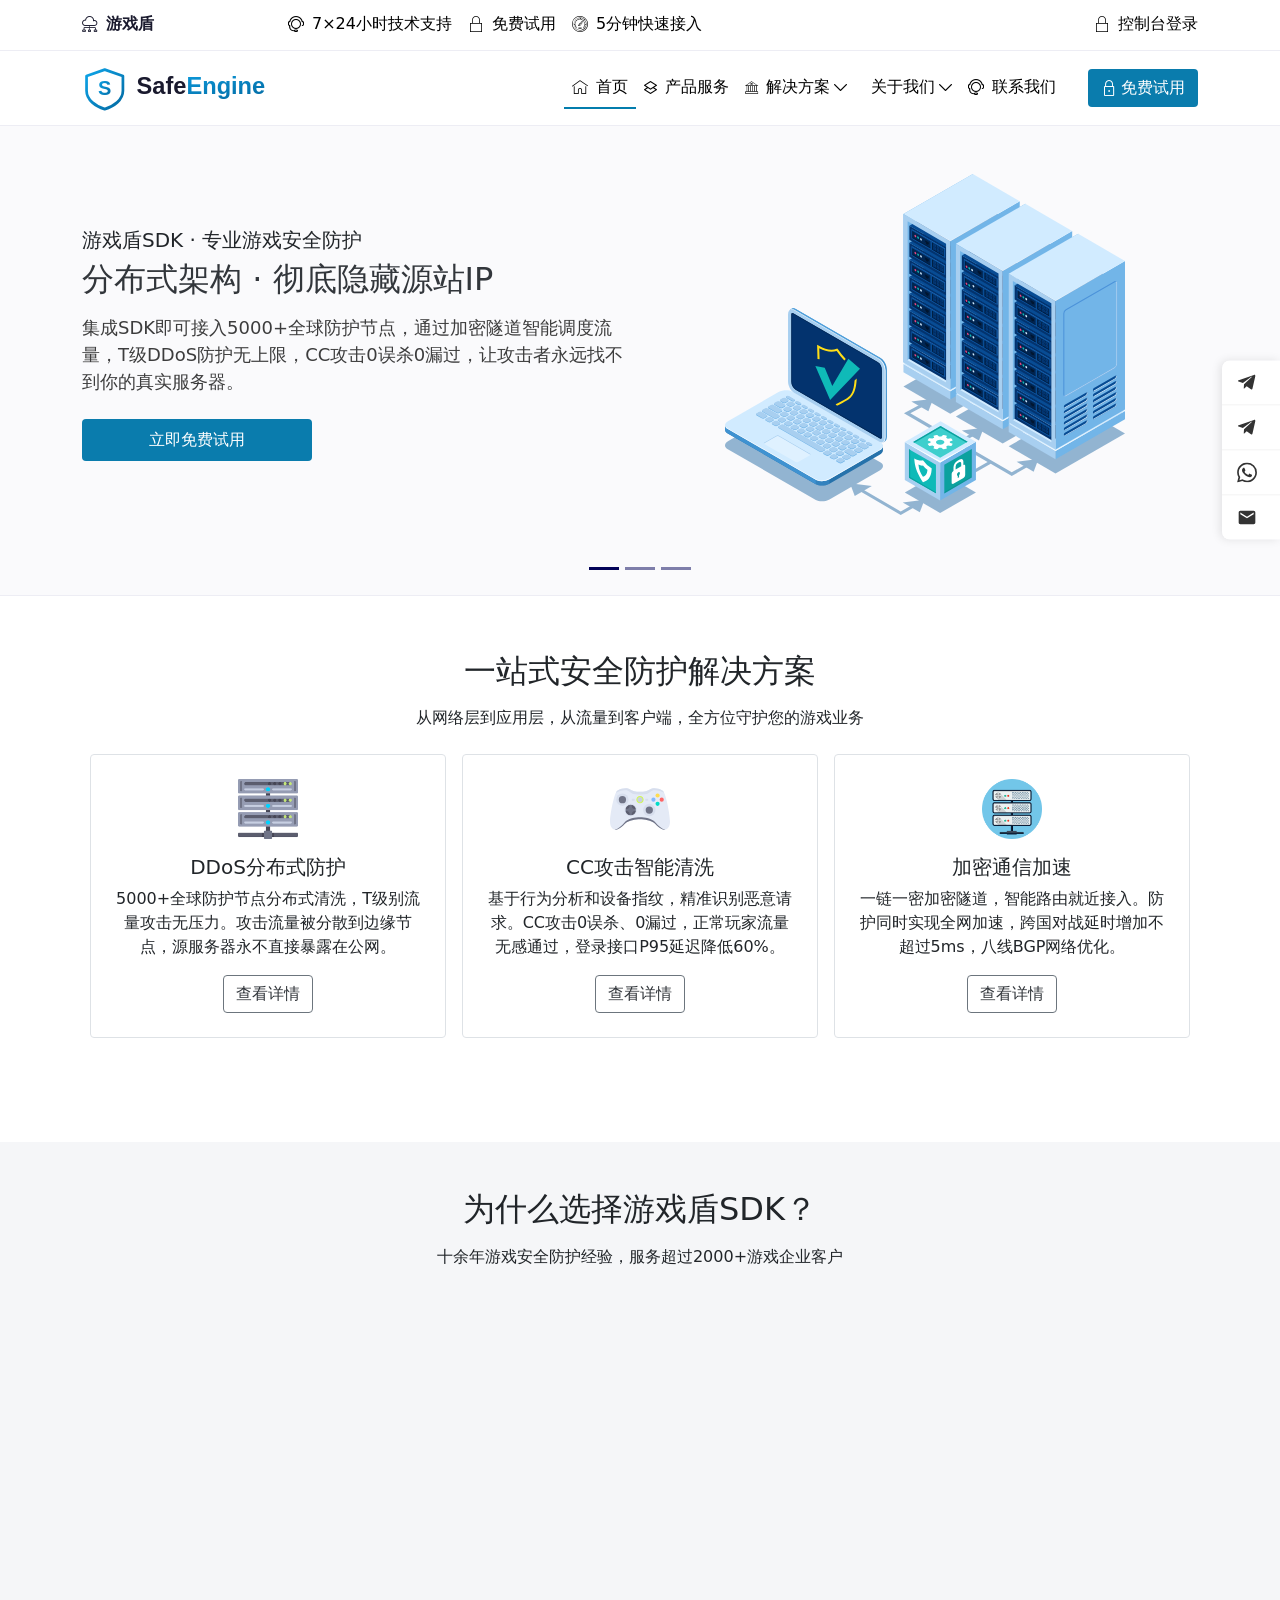
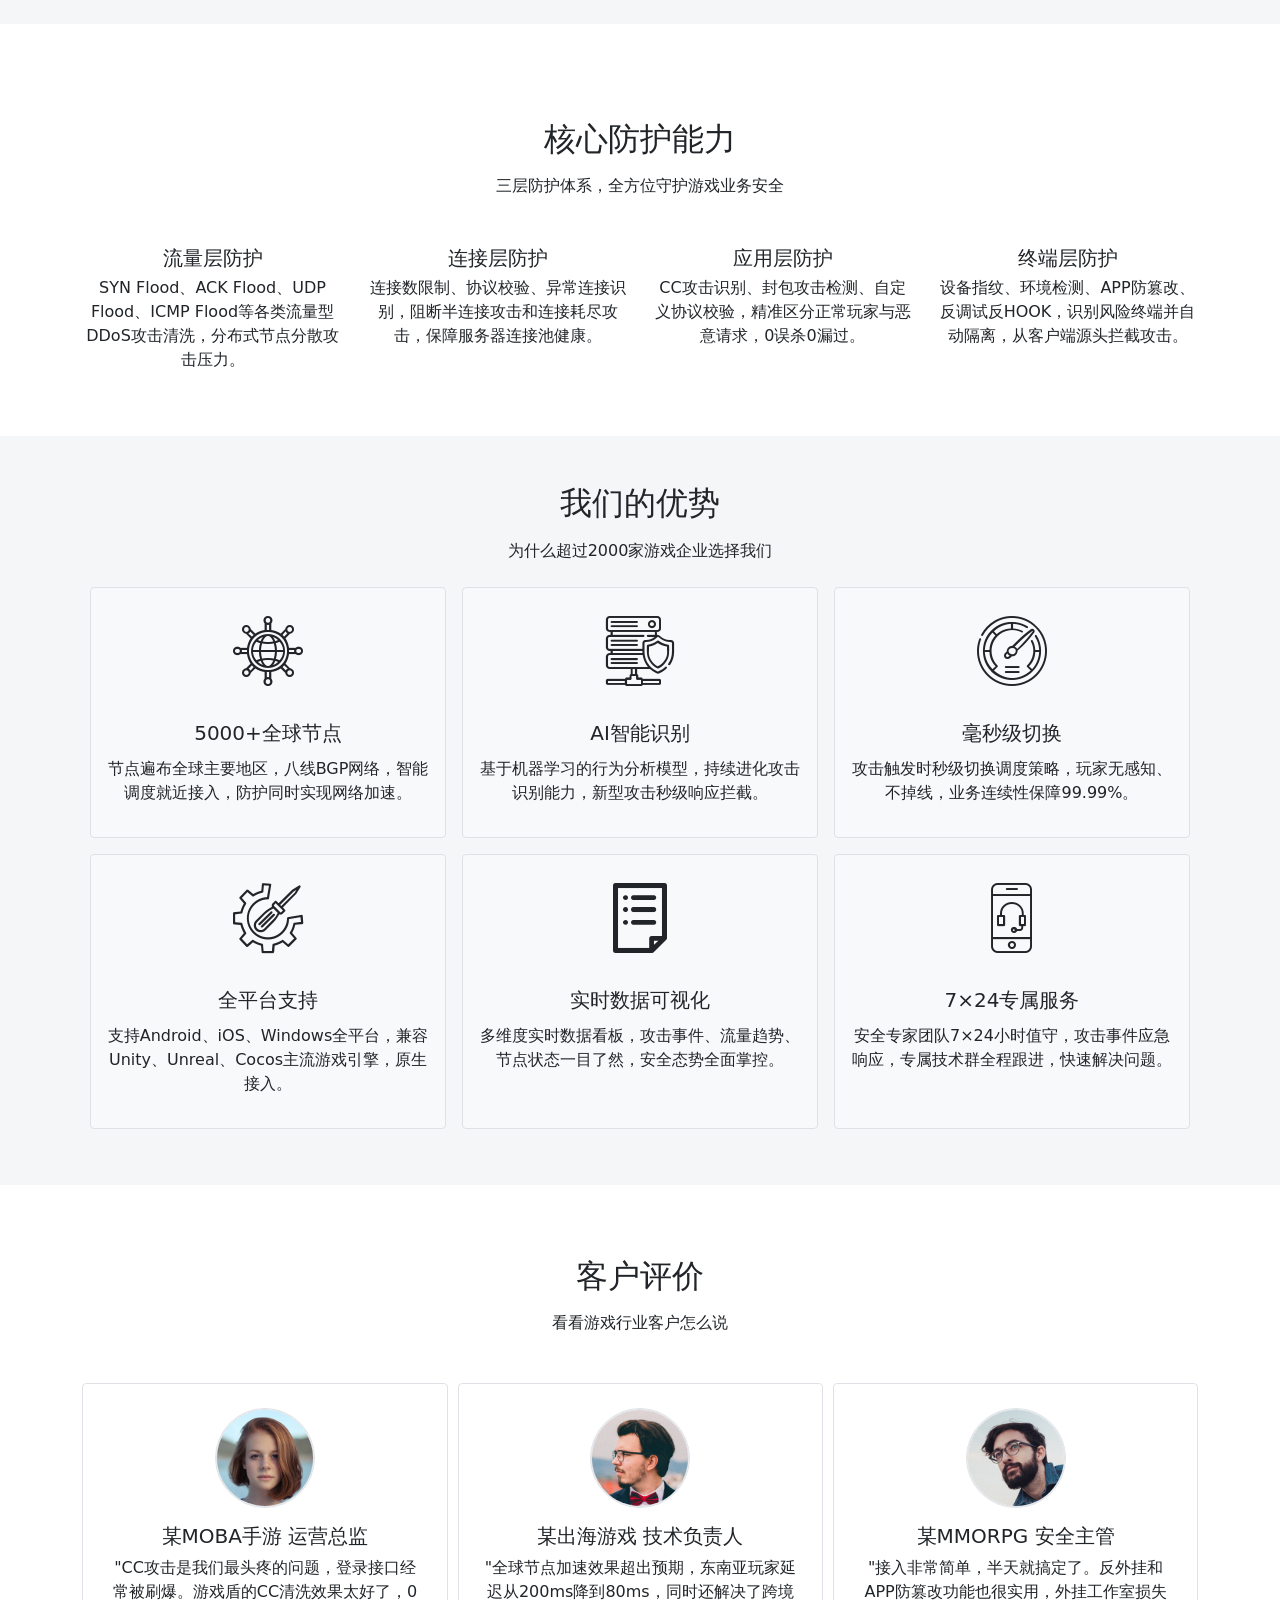
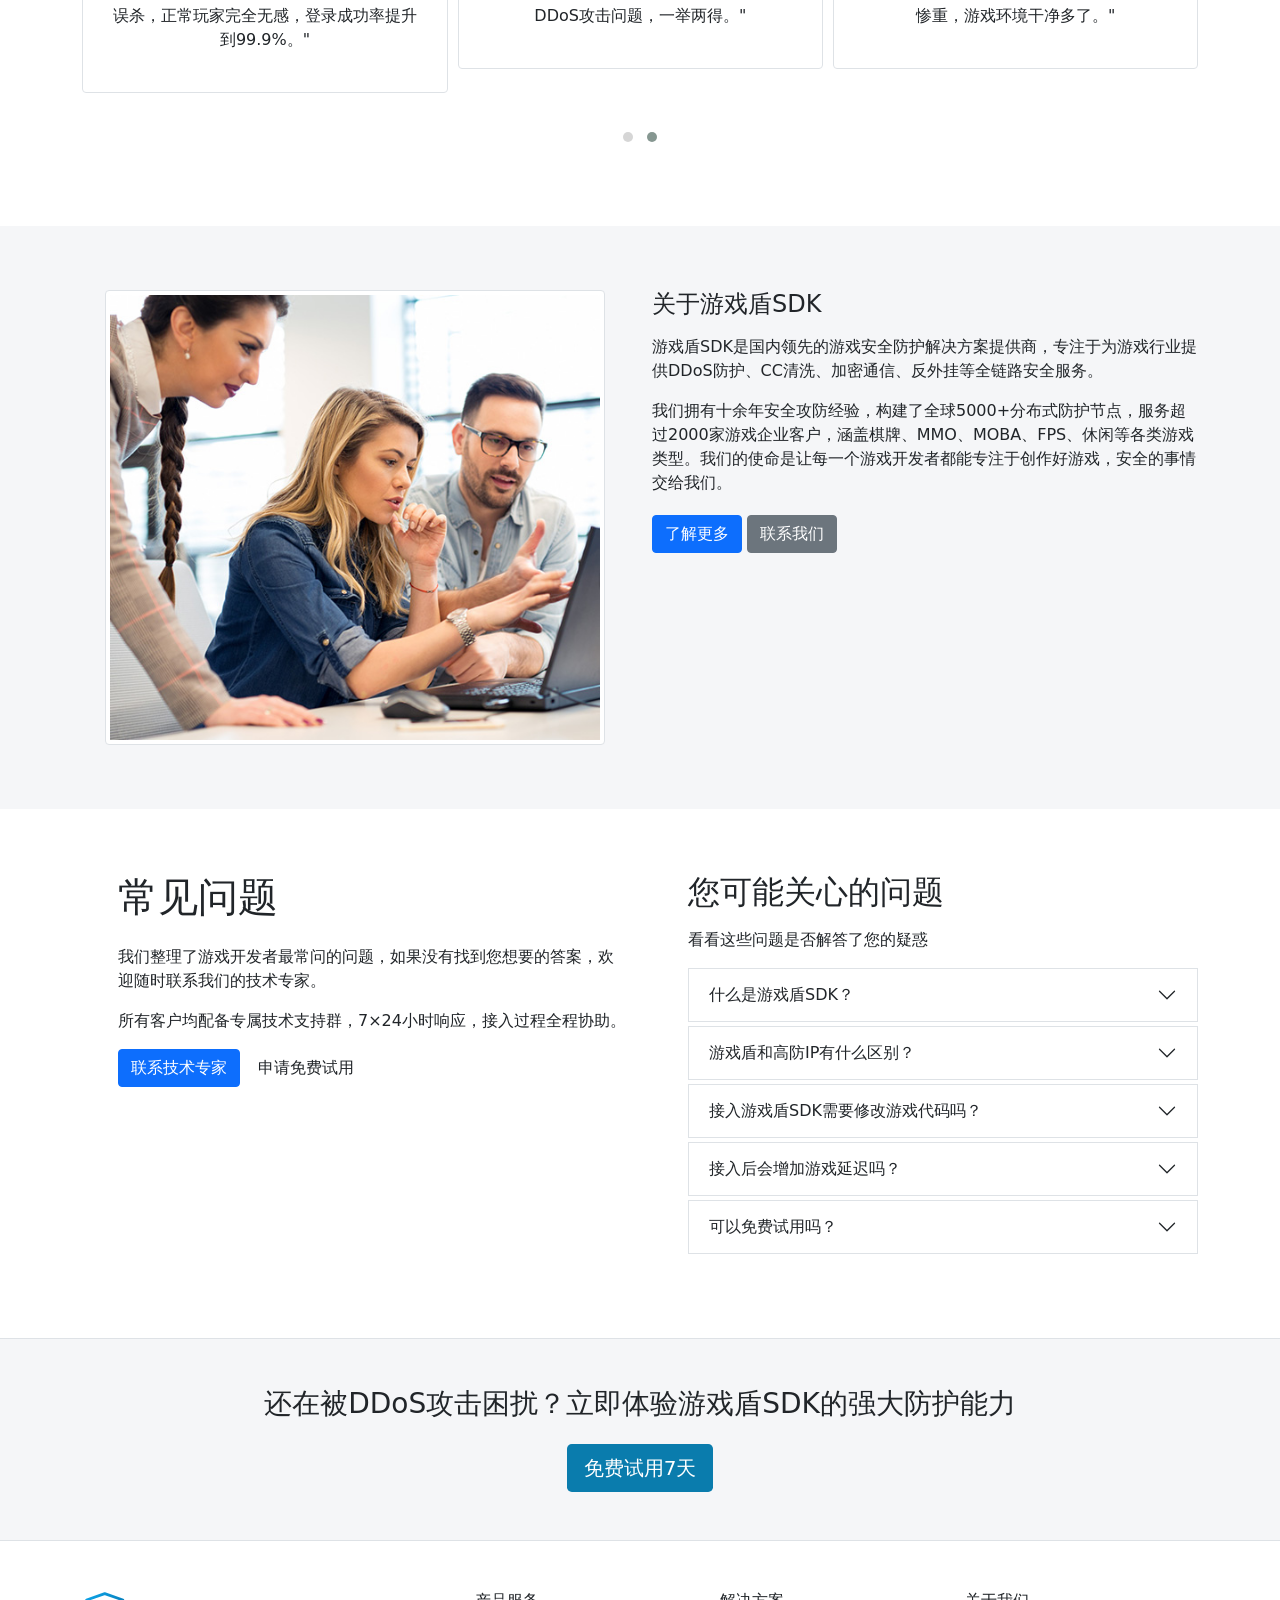
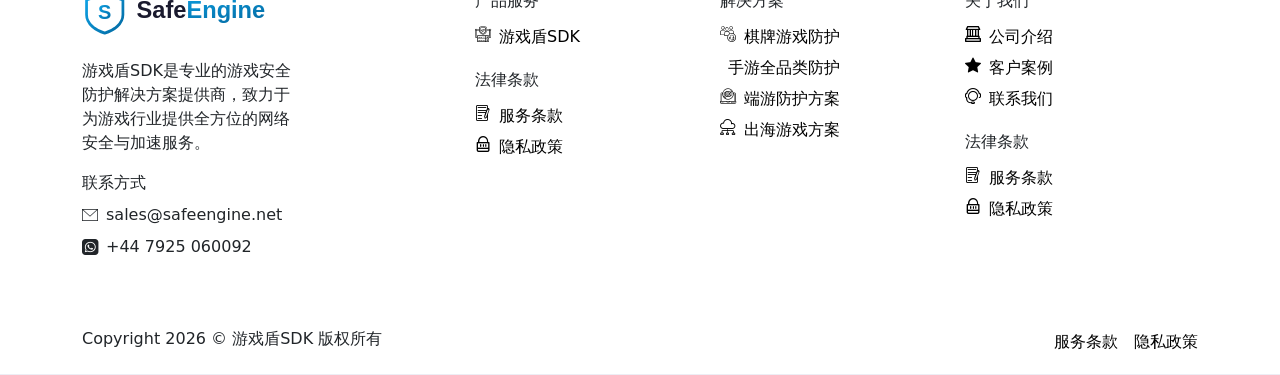
==== commit a2c9c60a: "Update index.html" ====
--- a/index.html
+++ b/index.html
@@ -267,9 +267,9 @@
     
                             <span class="h5 subtitle">5分钟快速接入 · 支持全平台</span>
     
-                            <span class="h2 text-grey-ligther">Android / iOS / Windows 全平台覆盖</span>
+                            <span class="h2 text-grey-ligther">Android / iOS / Windows / macOS全平台覆盖</span>
                             
-                            <p class="mt-2 text-grey">仅需2-3行代码即可完成SDK接入，支持Unity、Unreal、Cocos等主流游戏引擎，不改动原有业务逻辑。接入即防护，上线即安全。</p>
+                            <p class="mt-2 text-grey">仅需2-3行代码即可完成SDK接入，支持Unity、Flutter、Cocos、UniApp、原生等主流APP框架，不改动原有业务逻辑。接入即防护，上线即安全。</p>
 
                             <a href="contact-us.html" class="btn btn-lg btn-skyblue rounded mt-2">获取接入文档</a>
 
@@ -295,7 +295,7 @@
 
           <div class="container mt-2">
 
-              <h1 class="h2">一站式游戏安全防护解决方案</h1>
+              <h1 class="h2">一站式安全防护解决方案</h1>
 
               <p class="mt-3">从网络层到应用层，从流量到客户端，全方位守护您的游戏业务</p>
   
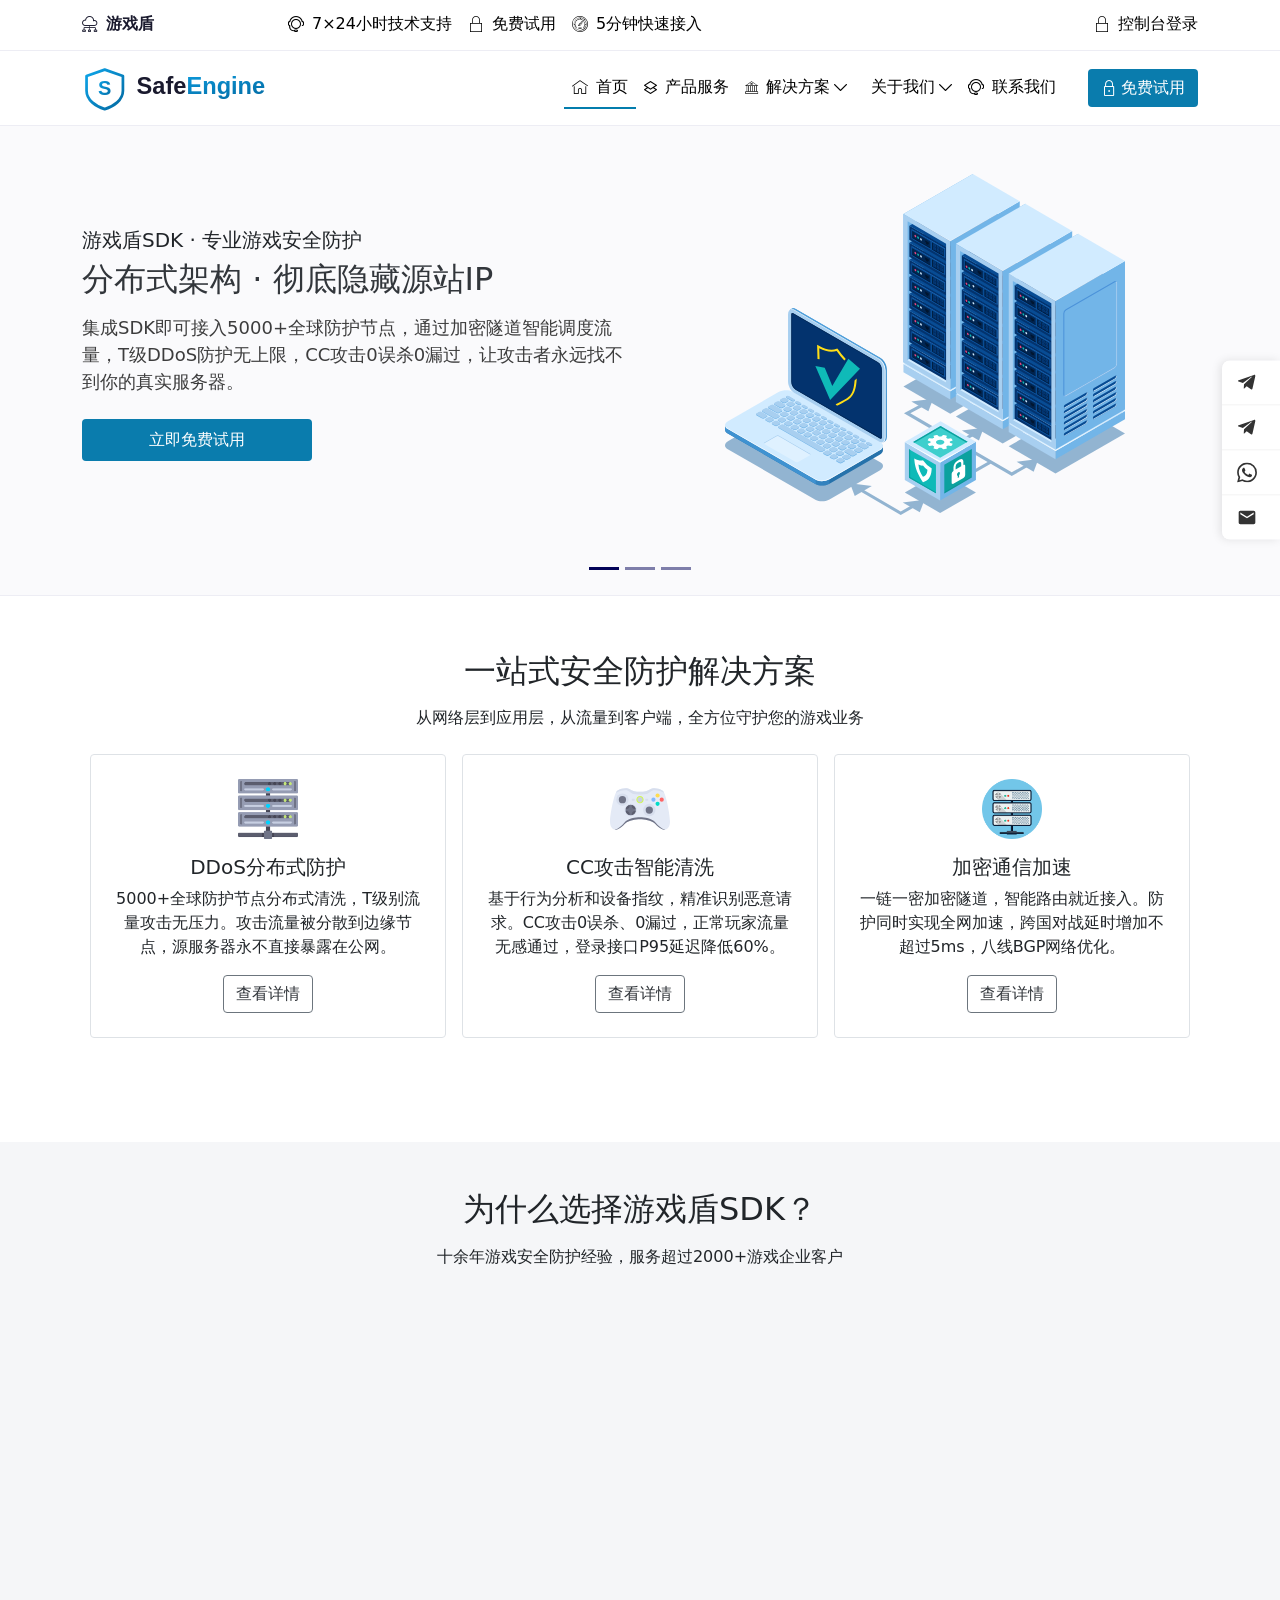
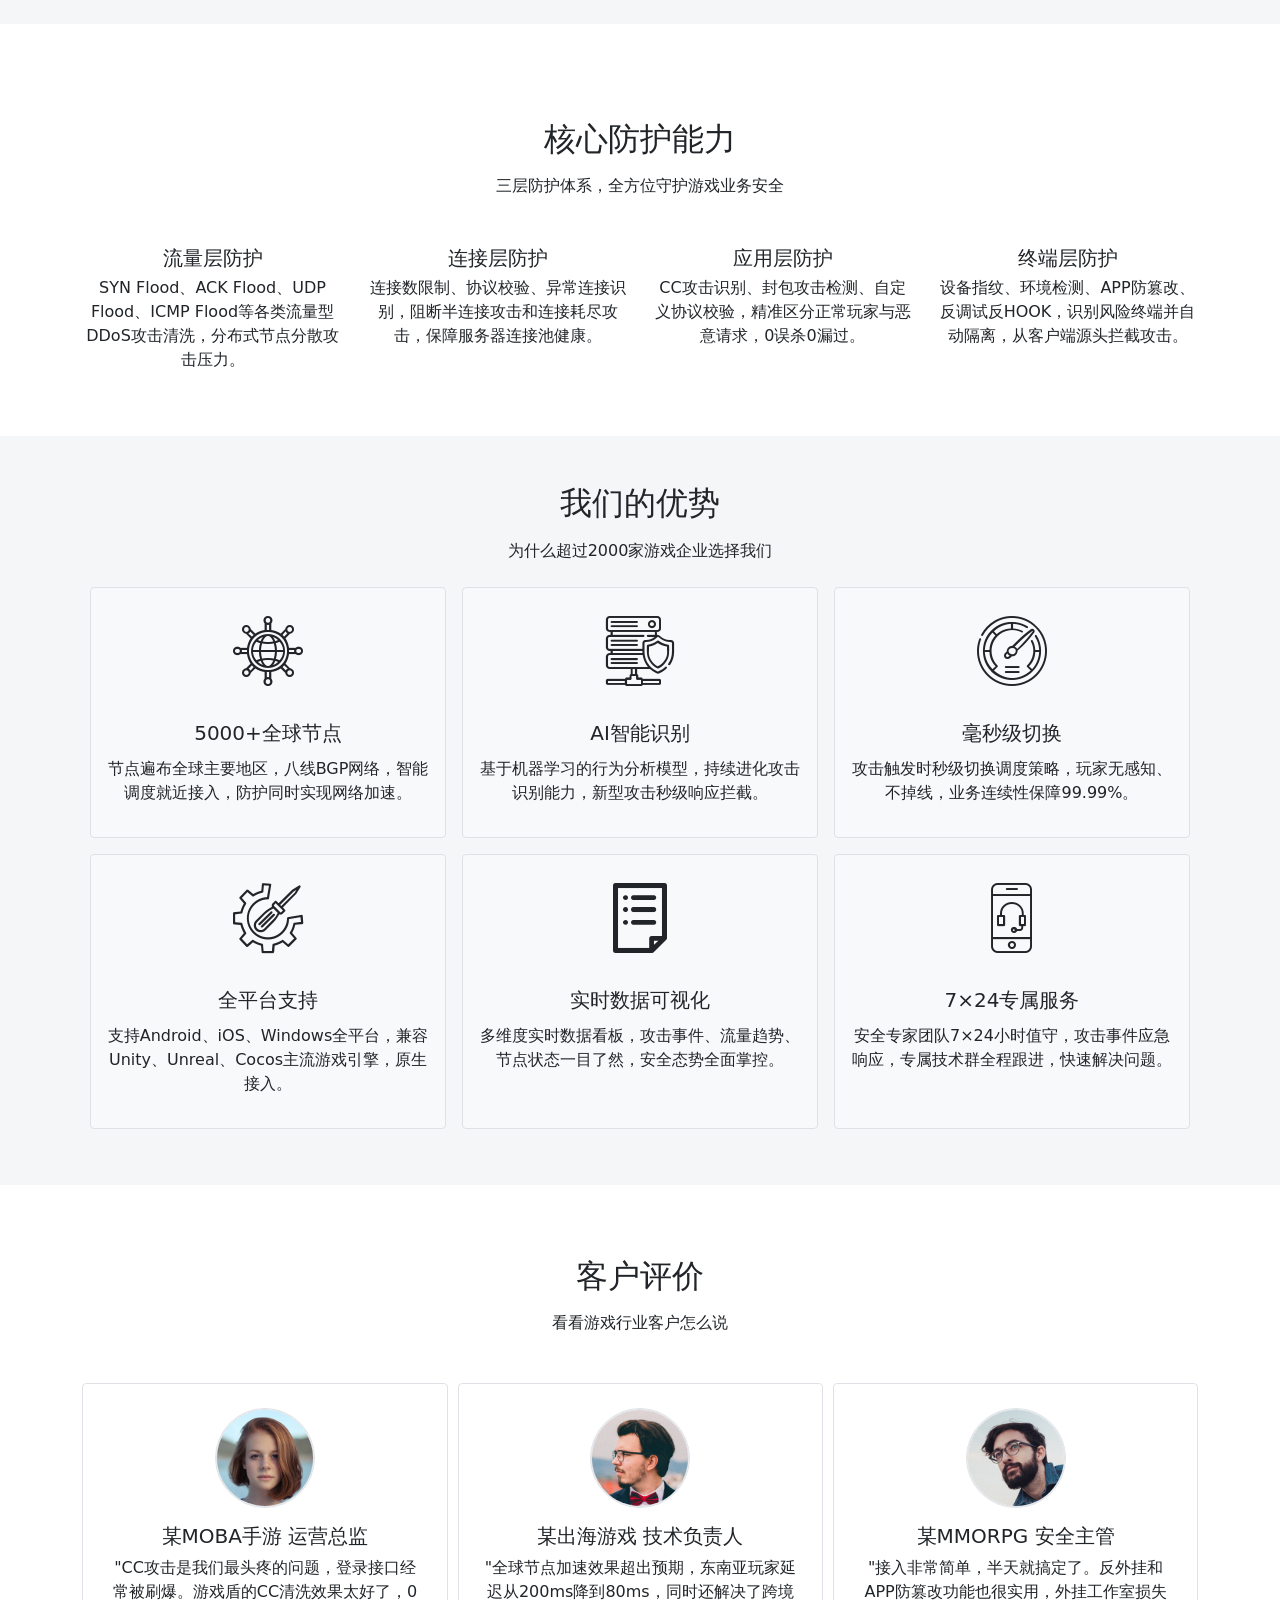
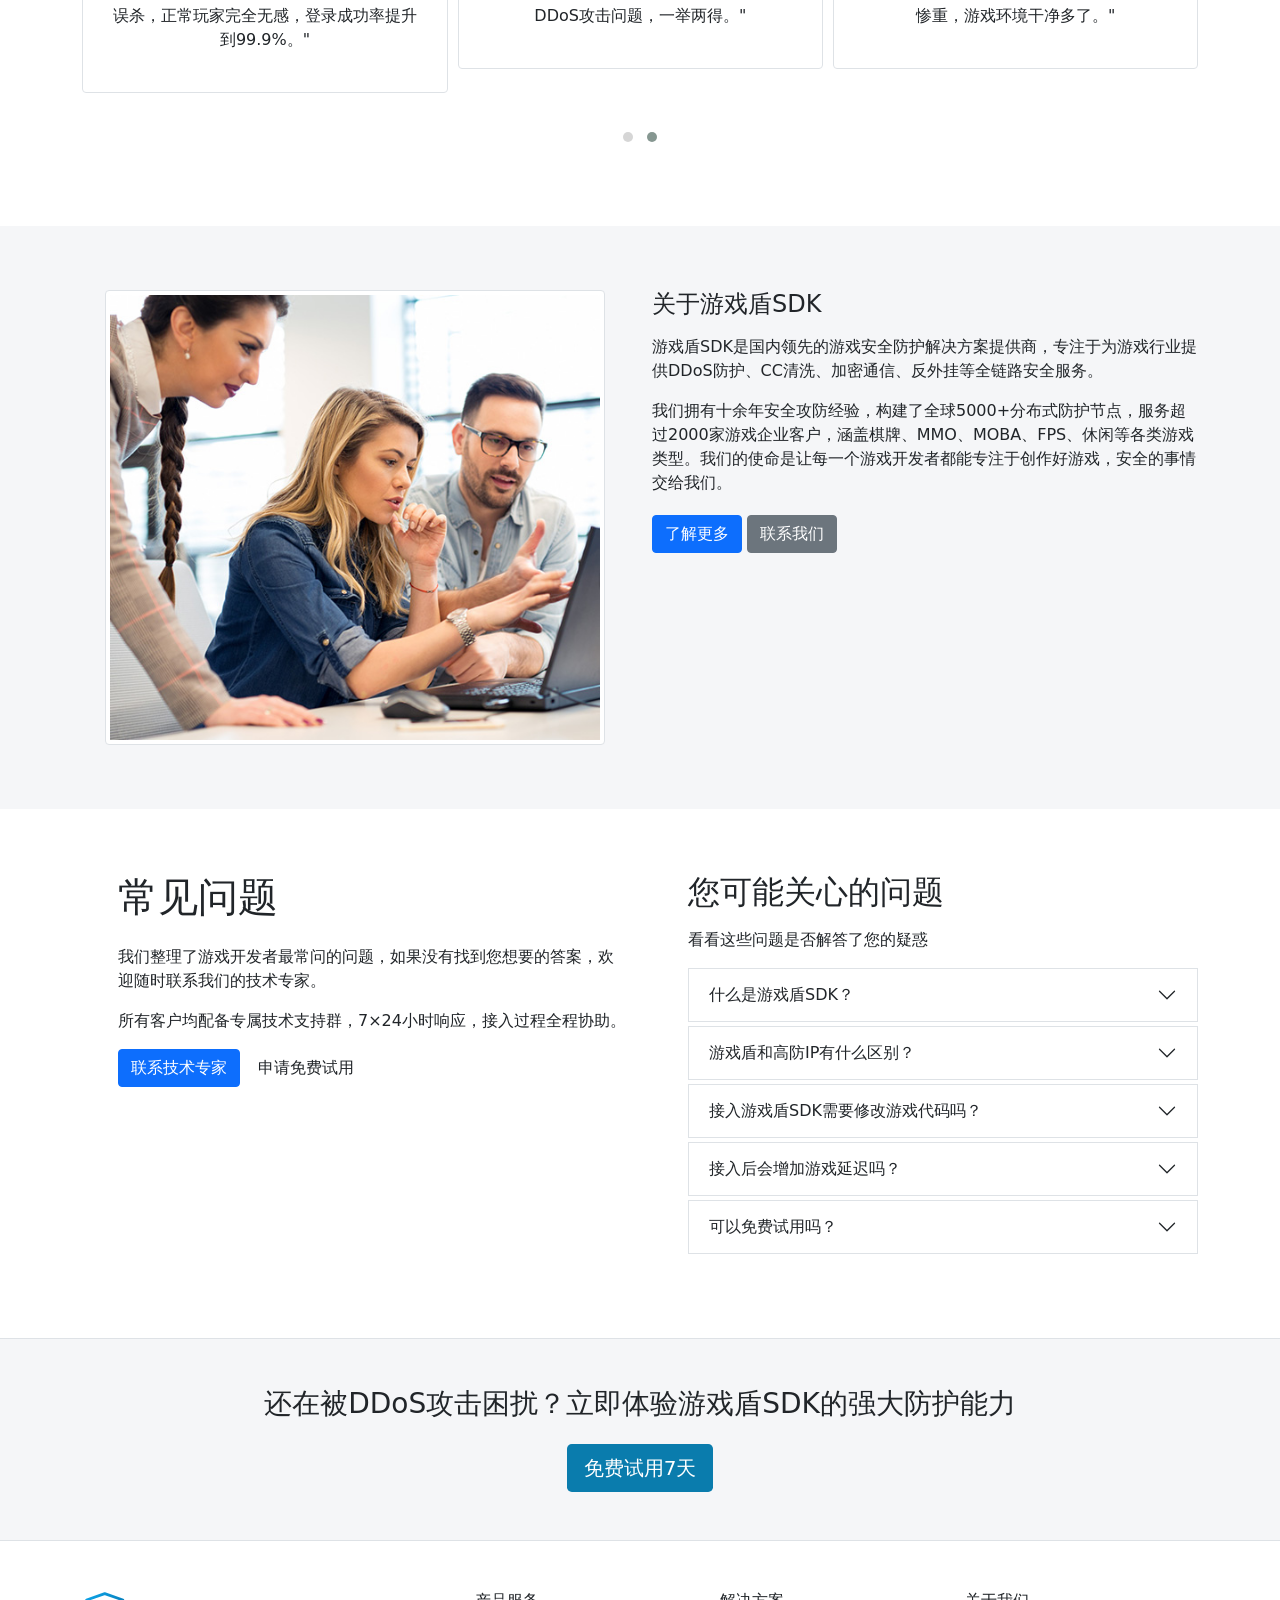
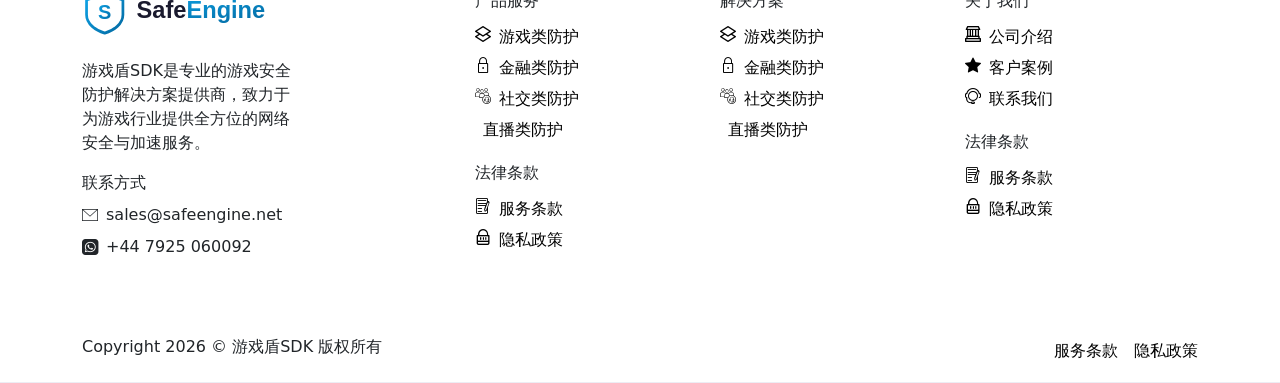
==== commit 5b6fb209: "Update index.html" ====
--- a/index.html
+++ b/index.html
@@ -5,8 +5,24 @@
     <meta http-equiv="X-UA-Compatible" content="IE=edge">
     <meta name="viewport" content="width=device-width, initial-scale=1.0">
     <meta name="author" content="GameShield SDK">
-    <meta name="description" content="游戏盾SDK - 专业的游戏安全防护解决方案，提供DDoS防护、CC攻击清洗、加密通信、反外挂、反篡改等全链路安全能力，5000+分布式防护节点，一链一密，彻底隐藏源站IP，为游戏业务保驾护航。">
+    <meta name="description" content="游戏盾SDK - 专业的游戏安全防护解决方案，提供DDoS防护、CC攻击清洗、加密通信、反外挂、反篡改、防DNS污染、防运营商封锁、防屏蔽等全链路安全能力，5000+分布式防护节点，一链一密，彻底隐藏源站IP，为游戏业务保驾护航。">
     <meta name="keywords" content="游戏盾,游戏盾SDK,游戏DDoS防护,游戏防CC攻击,游戏安全,反外挂SDK,游戏加速,加密隧道,游戏高防">
+    <link rel="canonical" href="https://www.safeengine.net/">
+
+    <script type="application/ld+json">
+    {
+        "@context": "https://schema.org",
+        "@type": "Service",
+        "name": "游戏盾SDK",
+        "description": "提供DDoS防护、CC清洗、防劫持、防DNS污染、链路加密与源站隐藏的游戏安全服务。",
+        "keyword": ["防劫持", "防DNS劫持", "防封锁", "防运营商劫持", "抗DDoS", "CC防护", "源站隐藏", "游戏安全", "防举报"],
+        "provider": {
+            "@type": "Organization",
+            "name": "游戏盾SDK"
+        },
+        "areaServed": "全球"
+    }
+    </script>
     <link rel="stylesheet" href="assets/bootstrap/css/bootstrap.min.css">
     <link rel="stylesheet" href="assets/icons/crowbarcode-icons.css">
     <link rel="stylesheet" href="assets/css/animate.min.css">
@@ -124,37 +140,13 @@
                                   </li>
                                   <li class="nav-item dropdown">
                                     <a class="nav-link skyblue-hover-border dropdown-toggle text-with-icon" href="index.html#" id="solutions" role="button" data-bs-toggle="dropdown" aria-expanded="false"><i class="cci-company-01"></i><span class="ms-2">解决方案</span><i class="cci-arrow-02 ms-1"></i></a>
-                                    <div class="dropdown-menu dropdown-large" aria-labelledby="solutions">
-                                        
-                                        <div class="row">
-
-                                            <div class="col-md-12">
-
-                                                <span class="h6">按游戏类型</span>
-
-                                                <ul>
-                                                    <li><a class="dropdown-item text-with-icon" href="solutions-card.html"><i class="cci-group-01"></i><span class="ms-2">棋牌游戏防护</span></a></li>
-                                                    <li><a class="dropdown-item text-with-icon" href="solutions-mobile.html"><i class="cci-mobile"></i><span class="ms-2">手游全品类防护</span></a></li>
-                                                    <li><a class="dropdown-item text-with-icon" href="solutions-pc.html"><i class="cci-laptop-01"></i><span class="ms-2">端游防护方案</span></a></li>
-                                                    <li><a class="dropdown-item text-with-icon" href="solutions-web.html"><i class="cci-browser-01"></i><span class="ms-2">页游/微端防护</span></a></li>
-                                                  </ul>
-
-                                            </div>
-
-                                            <div class="col-md-12">
-
-                                                <span class="h6">按业务场景</span>
-
-                                                <ul>
-                                                    <li><a class="dropdown-item text-with-icon" href="solutions-overseas.html"><i class="cci-cloud-06"></i><span class="ms-2">出海游戏方案</span></a></li>
-                                                    <li><a class="dropdown-item text-with-icon" href="solutions-launch.html"><i class="cci-rocket"></i><span class="ms-2">新游上线防护</span></a></li>
-                                                    <li><a class="dropdown-item text-with-icon" href="solutions-accel.html"><i class="cci-speed-01"></i><span class="ms-2">游戏加速方案</span></a></li>
-                                                </ul>
-
-                                            </div>
-
-                                        </div>
-                                    </div>
+                                    <ul class="dropdown-menu" aria-labelledby="solutions">
+                                        <li><span class="dropdown-header h6">按类型</span></li>
+                                        <li><a class="dropdown-item text-with-icon" href="solutions-game.html"><i class="cci-layer-01"></i><span class="ms-2">游戏类防护</span></a></li>
+                                        <li><a class="dropdown-item text-with-icon" href="solutions-finance.html"><i class="cci-padlock-02"></i><span class="ms-2">金融类防护</span></a></li>
+                                        <li><a class="dropdown-item text-with-icon" href="solutions-social.html"><i class="cci-group-01"></i><span class="ms-2">社交类防护</span></a></li>
+                                        <li><a class="dropdown-item text-with-icon" href="solutions-live.html"><i class="cci-video-01"></i><span class="ms-2">直播类防护</span></a></li>
+                                    </ul>
                                   </li>
                                   <li class="nav-item dropdown">
                                     <a class="nav-link skyblue-hover-border dropdown-toggle text-with-icon" href="index.html#" id="company" role="button" data-bs-toggle="dropdown" aria-expanded="false"><i class="cci-info"></i><span class="ms-2">关于我们</span><i class="cci-arrow-02 ms-1"></i></a>
@@ -737,9 +729,7 @@
 
                 <span class="h6">产品服务</span>
 
-                <ul class="mt-2 mb-3 links">
-                  <li><a class="d-flex me-2 text-grey green-skyblue text-link link-primary" href="game-shield-sdk.html"><i class="cci-security-01"></i><span class="ms-2">游戏盾SDK</span></a></li>
-                </ul>
+                <ul class="mt-2 mb-3 links"><li><a class="d-flex me-2 text-grey green-skyblue text-link link-primary" href="solutions-game.html"><i class="cci-layer-01"></i><span class="ms-2">游戏类防护</span></a></li><li><a class="d-flex me-2 text-grey green-skyblue text-link link-primary" href="solutions-finance.html"><i class="cci-padlock-02"></i><span class="ms-2">金融类防护</span></a></li><li><a class="d-flex me-2 text-grey green-skyblue text-link link-primary" href="solutions-social.html"><i class="cci-group-01"></i><span class="ms-2">社交类防护</span></a></li><li><a class="d-flex me-2 text-grey green-skyblue text-link link-primary" href="solutions-live.html"><i class="cci-video-01"></i><span class="ms-2">直播类防护</span></a></li></ul>
 
                 <span class="h6">法律条款</span>
 
@@ -755,10 +745,10 @@
                 <span class="h6">解决方案</span>
 
                 <ul class="mt-2 mb-3 links">
-                  <li><a class="d-flex me-2 text-grey green-skyblue text-link link-primary" href="solutions-card.html"><i class="cci-group-01"></i><span class="ms-2">棋牌游戏防护</span></a></li>
-                  <li><a class="d-flex me-2 text-grey green-skyblue text-link link-primary" href="solutions-mobile.html"><i class="cci-mobile"></i><span class="ms-2">手游全品类防护</span></a></li>
-                  <li><a class="d-flex me-2 text-grey green-skyblue text-link link-primary" href="solutions-pc.html"><i class="cci-laptop-01"></i><span class="ms-2">端游防护方案</span></a></li>
-                  <li><a class="d-flex me-2 text-grey green-skyblue text-link link-primary" href="solutions-overseas.html"><i class="cci-cloud-06"></i><span class="ms-2">出海游戏方案</span></a></li>
+                  <li><a class="d-flex me-2 text-grey green-skyblue text-link link-primary" href="solutions-game.html"><i class="cci-layer-01"></i><span class="ms-2">游戏类防护</span></a></li>
+                  <li><a class="d-flex me-2 text-grey green-skyblue text-link link-primary" href="solutions-finance.html"><i class="cci-padlock-02"></i><span class="ms-2">金融类防护</span></a></li>
+                  <li><a class="d-flex me-2 text-grey green-skyblue text-link link-primary" href="solutions-social.html"><i class="cci-group-01"></i><span class="ms-2">社交类防护</span></a></li>
+                  <li><a class="d-flex me-2 text-grey green-skyblue text-link link-primary" href="solutions-live.html"><i class="cci-video-01"></i><span class="ms-2">直播类防护</span></a></li>
                 </ul>
 
               </div>
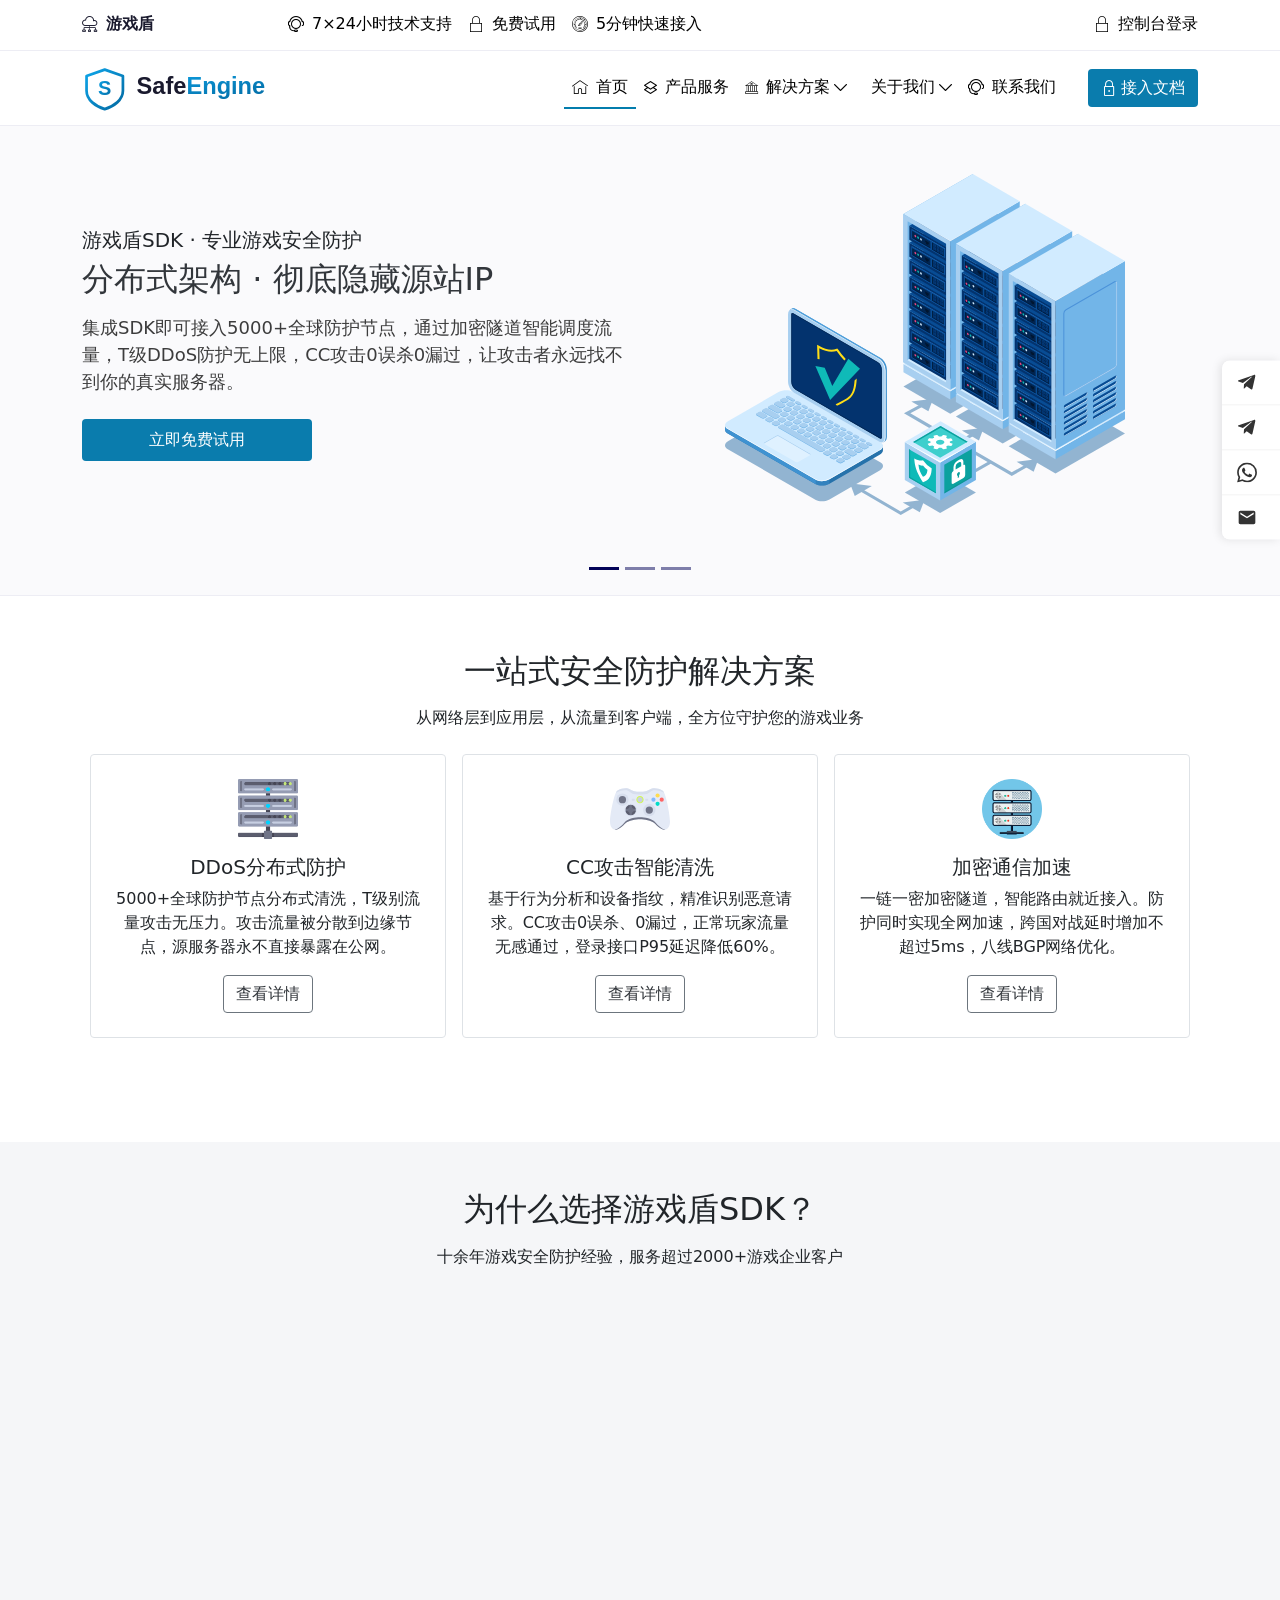
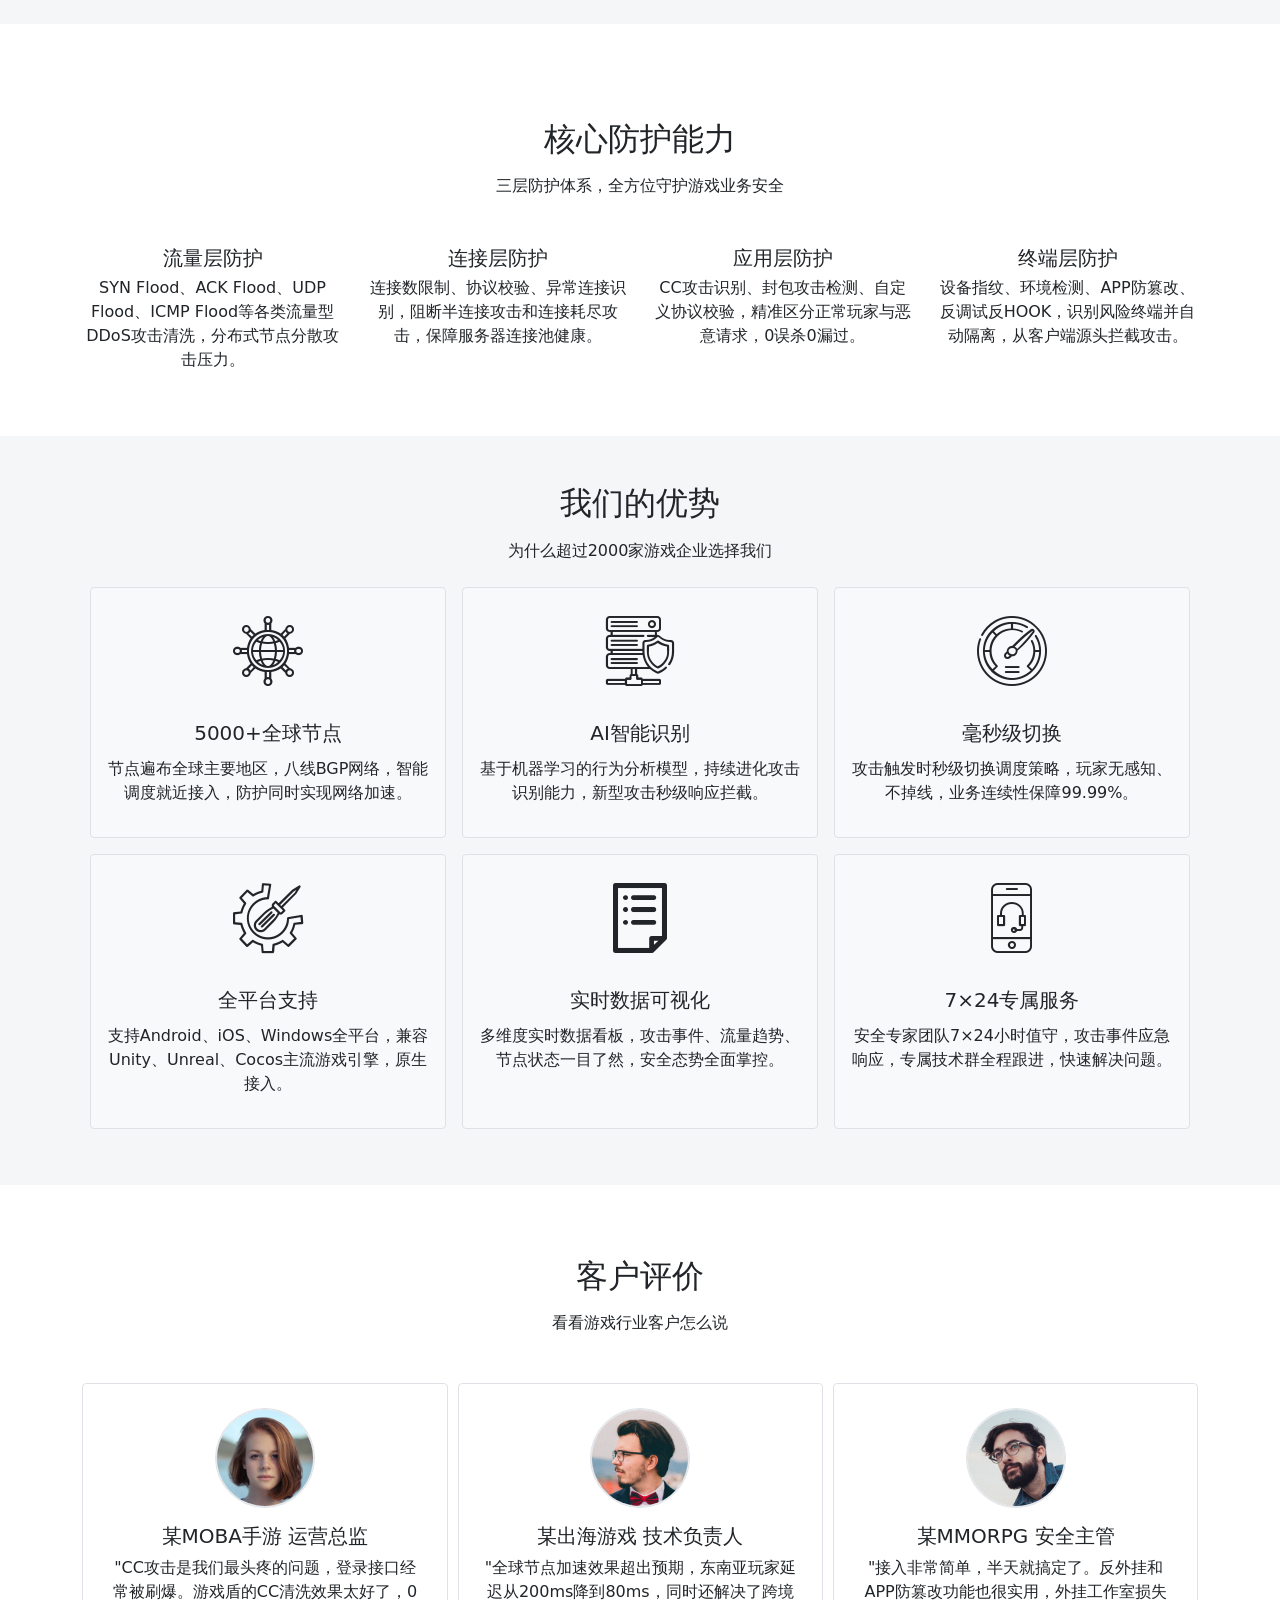
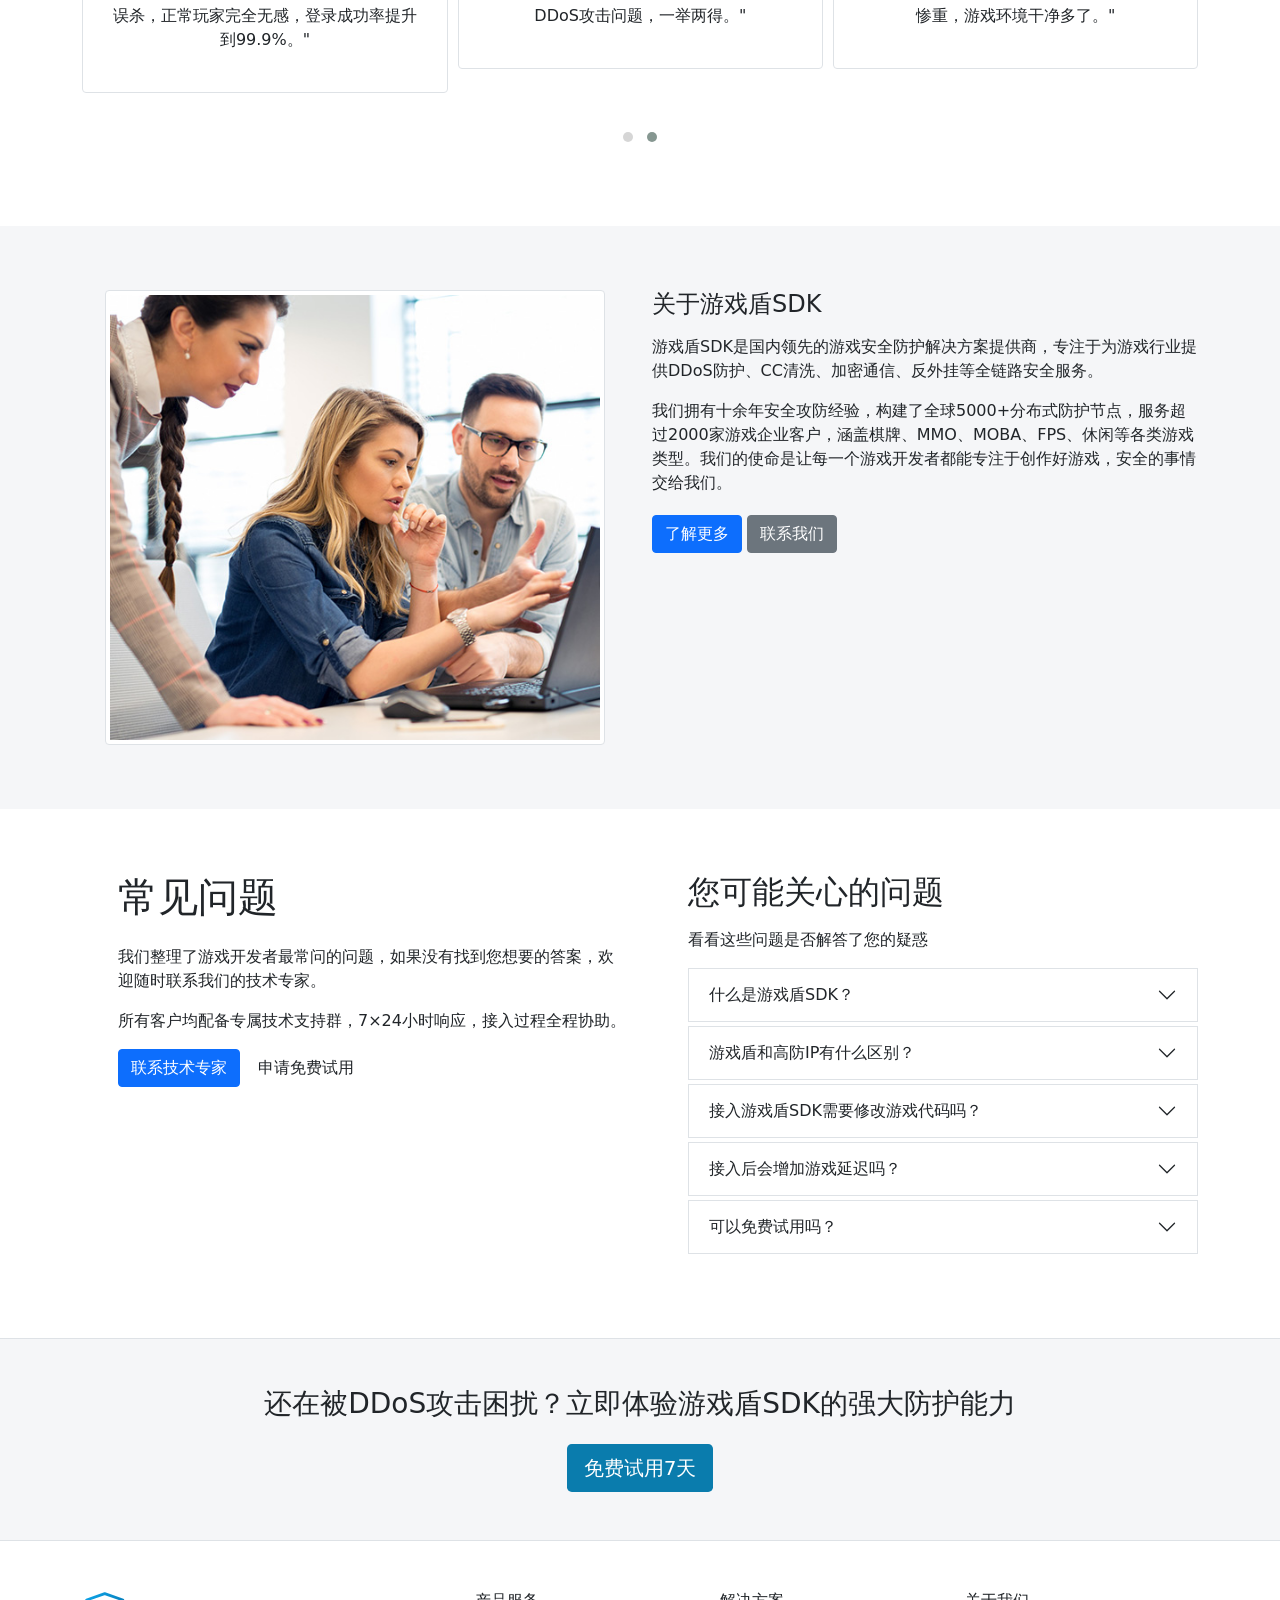
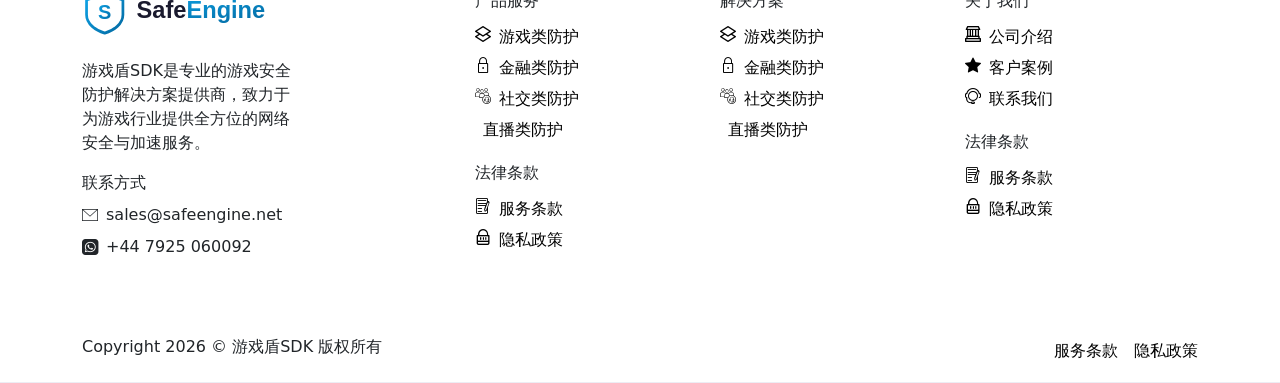
==== commit 5a6a21a6: "Add files via upload" ====
--- a/index.html
+++ b/index.html
@@ -161,7 +161,7 @@
                               </div>
                         </nav>
 
-                        <a href="index.html#" class="btn btn-skyblue text-with-icon align-items-center justify-content-center h-100 ms-4"><i class="cci-padlock-02"></i><span class="ms-1">免费试用</span></a>
+                        <a href="sdk-docs.html" class="btn btn-skyblue text-with-icon align-items-center justify-content-center h-100 ms-4"><i class="cci-padlock-02"></i><span class="ms-1">接入文档</span></a>
 
                     </div>
 
@@ -263,7 +263,7 @@
                             
                             <p class="mt-2 text-grey">仅需2-3行代码即可完成SDK接入，支持Unity、Flutter、Cocos、UniApp、原生等主流APP框架，不改动原有业务逻辑。接入即防护，上线即安全。</p>
 
-                            <a href="contact-us.html" class="btn btn-lg btn-skyblue rounded mt-2">获取接入文档</a>
+                            <a href="sdk-docs.html" class="btn btn-lg btn-skyblue rounded mt-2">获取接入文档</a>
 
                         </div>
     
